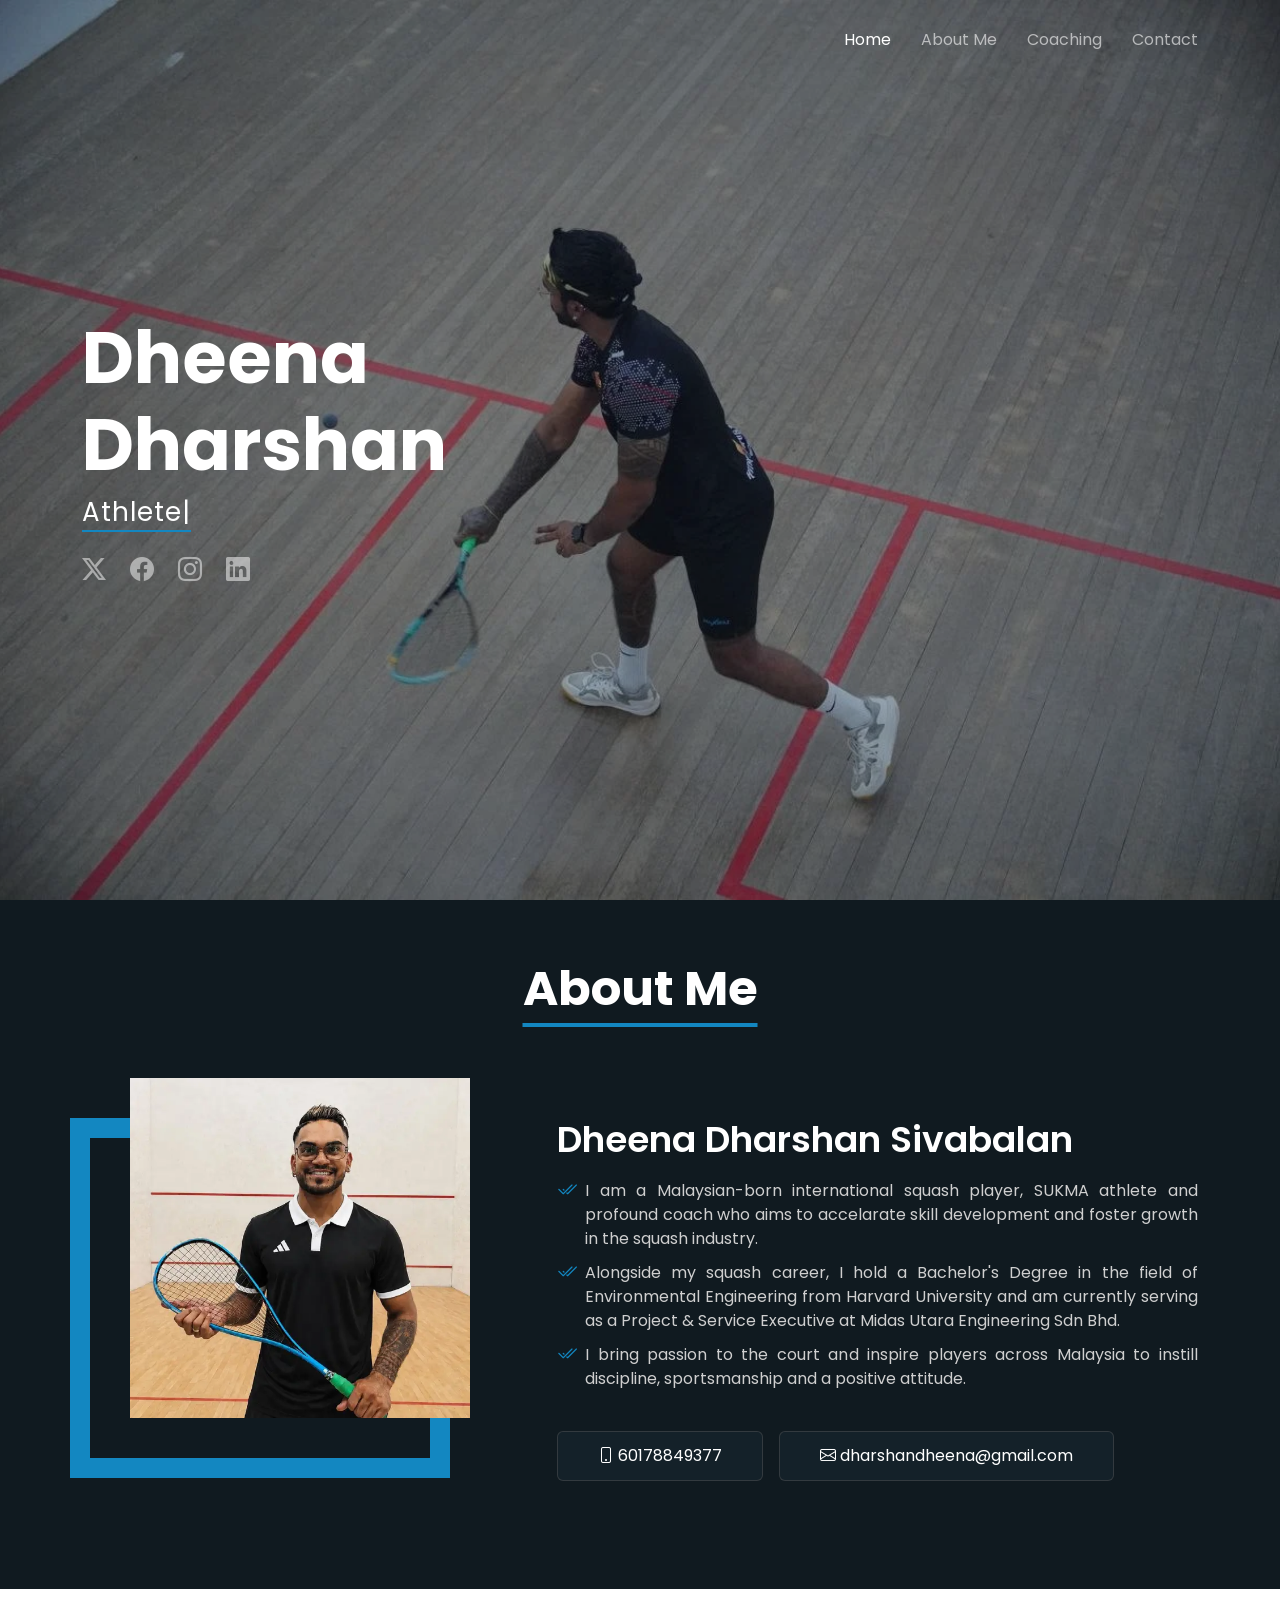
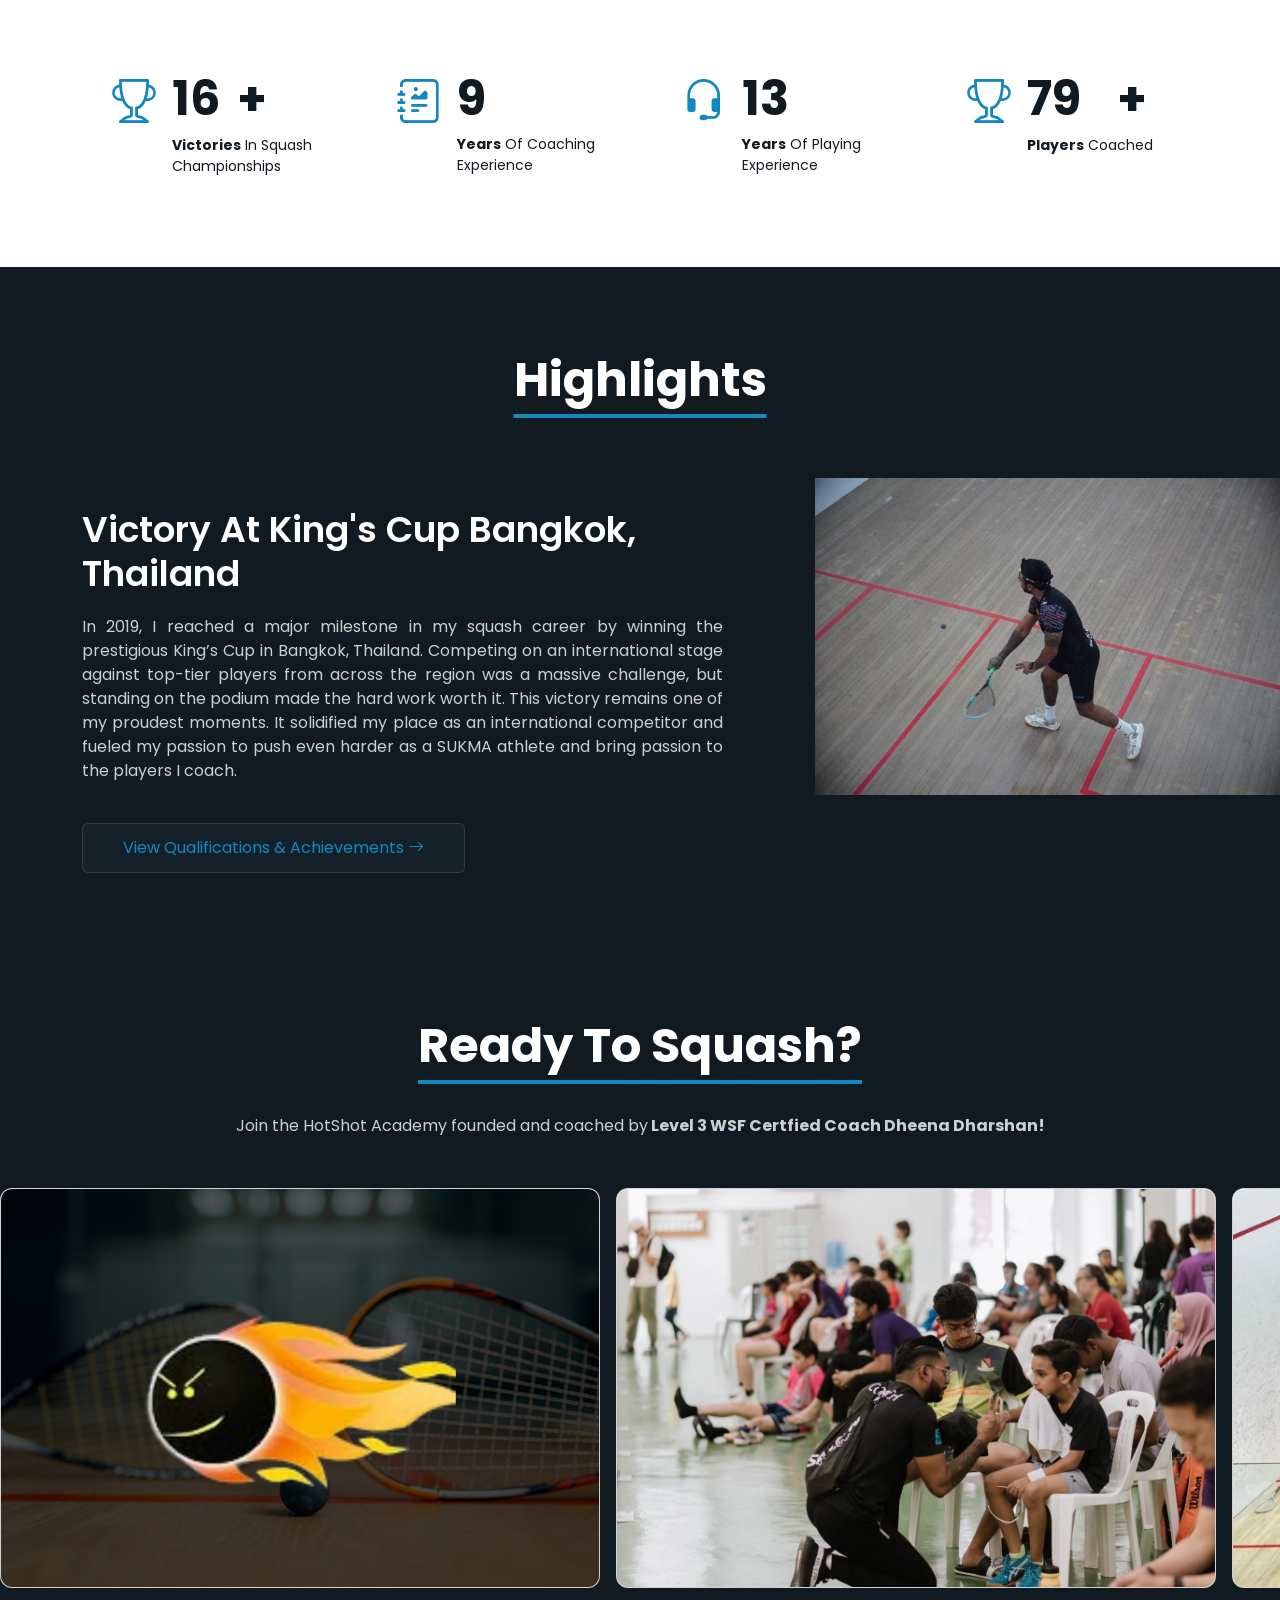
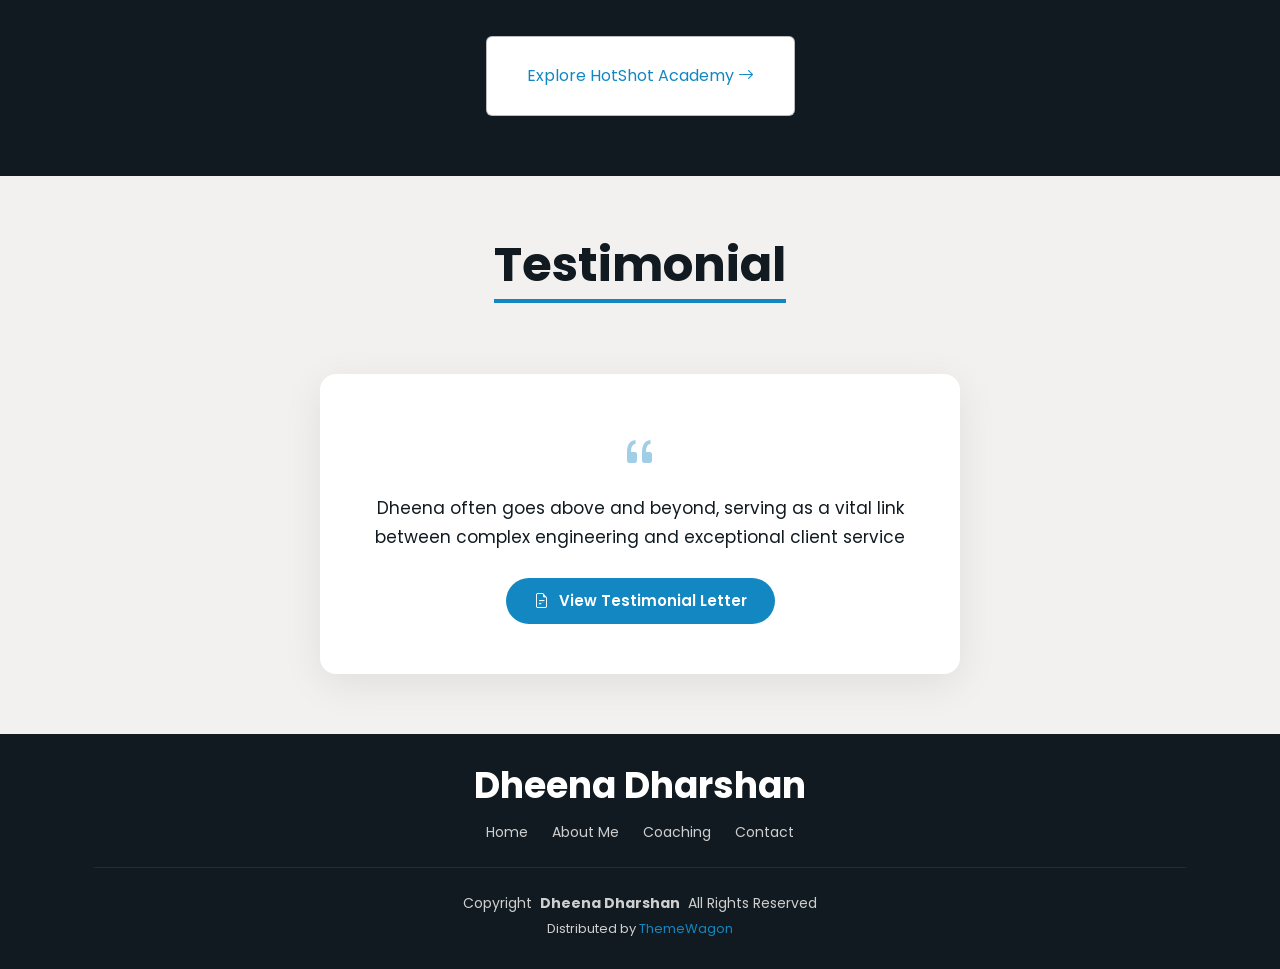
==== index.html @ c567b332 "Remove inline styles from button links" ====
<!DOCTYPE html>
<html lang="en">

<head>
  <meta charset="utf-8">
  <meta content="width=device-width, initial-scale=1.0" name="viewport">
  <title>Index - Folio Bootstrap Template</title>
  <meta name="description" content="">
  <meta name="keywords" content="">

  <!-- Favicons -->
  <link href="assets/img/favicon.png" rel="icon">
  <link href="assets/img/apple-touch-icon.png" rel="apple-touch-icon">

  <!-- Fonts -->
  <link rel="preconnect" href="https://fonts.googleapis.com">
  <link rel="preconnect" href="https://fonts.gstatic.com" crossorigin>
  <link href="https://fonts.googleapis.com/css2?family=Poppins:ital,wght@0,100;0,200;0,300;0,400;0,500;0,600;0,700;0,800;0,900;1,100;1,200;1,300;1,400;1,500;1,600;1,700;1,800;1,900&display=swap" rel="stylesheet">
  <!-- Vendor CSS Files -->
  <link href="assets/vendor/bootstrap/css/bootstrap.min.css" rel="stylesheet">
  <link href="assets/vendor/bootstrap-icons/bootstrap-icons.css" rel="stylesheet">
  <link href="assets/vendor/aos/aos.css" rel="stylesheet">
  <link href="assets/vendor/swiper/swiper-bundle.min.css" rel="stylesheet">
  <link href="assets/vendor/glightbox/css/glightbox.min.css" rel="stylesheet">

  <!-- Main CSS File -->
  <link href="assets/css/main.css" rel="stylesheet">

  <!-- =======================================================
  * Template Name: Folio
  * Template URL: https://bootstrapmade.com/folio-bootstrap-portfolio-template/
  * Updated: Aug 08 2024 with Bootstrap v5.3.3
  * Author: BootstrapMade.com
  * License: https://bootstrapmade.com/license/
  ======================================================== -->
</head>

<body class="index-page">

  <header id="header" class="header d-flex align-items-center fixed-top">
    <div class="container-fluid container-xl position-relative d-flex align-items-center justify-content-between">

      <a href="index.html" class="logo d-flex align-items-center">
        <!-- Uncomment the line below if you also wish to use an image logo -->
        <!-- <img src="assets/img/logo.png" alt=""> -->
      </a>

      <nav id="navmenu" class="navmenu">
        <ul>
          <li><a href="index.html" class="active">Home</a></li>
          <li><a href="about-page.html">About Me</a></li>
          <li><a href="coaching-page.html">Coaching</a></li>
         
          <li><a href="contact.html">Contact</a></li>
        </ul>
        <i class="mobile-nav-toggle d-xl-none bi bi-list"></i>
      </nav>

    </div>
  </header>

  <main class="main">

    <!-- Hero Section -->
    <section id="hero" class="hero section dark-background">

      <div class="overlay">

      <img src="assets/img/hr_tv.webp" alt="" data-aos="fade-in">

    </div>

      <div class="container" data-aos="fade-up" data-aos-delay="100">
        <h2>Dheena<br> Dharshan<br></h2>
        <p><span class="typed" data-typed-items="Athlete, Coach, Environmental Engineer, Fitness Trainer">Athlete</span></p>
        <div class="social-links">
          <a href="#"><i class="bi bi-twitter-x"></i></a>
          <a href="#"><i class="bi bi-facebook"></i></a>
          <a href="#"><i class="bi bi-instagram"></i></a>
          <a href="#"><i class="bi bi-linkedin"></i></a>
        </div>
      </div>

    </section><!-- /Hero Section -->

    <!-- About Section -->
    <section id="about" class="about section">

      <!-- Section Title -->
      <div class="container section-title" data-aos="fade-up">
        <u><h2>About Me</h2></u>

      </div><!-- End Section Title -->

      <div class="container" data-aos="fade-up" data-aos-delay="100">

        <div class="row gy-4 justify-content-between">
          <div class="col-lg-4 profile-img align-self-start">
            <img src="assets/img/pfp.webp" class="img-fluid" alt="">
          </div>
          <div class="col-lg-7 content">
            <h3>Dheena Dharshan Sivabalan</h3>
          
            <ul style="text-align: justify;">
              <li><i class="bi bi-check2-all"></i> <span>I am a Malaysian-born international squash player, SUKMA athlete and profound coach who aims to accelarate skill development and foster growth in the squash industry.</span></li>
              <li><i class="bi bi-check2-all"></i> <span>Alongside my squash career, I hold a Bachelor's Degree in the field of Environmental Engineering from Harvard University and am currently serving as a Project & Service Executive at Midas Utara Engineering Sdn Bhd.</span></li>
              <li><i class="bi bi-check2-all"></i> <span>I bring passion to the court and inspire players across Malaysia to instill discipline, sportsmanship and a positive attitude.</span></li>
            </ul>
<br>
            <button><i class="bi bi-phone"></i>  60178849377</button>
            <button style="margin-left: 12px;"><i class="bi bi-envelope"></i>  dharshandheena@gmail.com</button>
          
        </div>

        
       

      </div>

    </section><!-- /About Section -->

<br><br>
        <!-- Stats Section -->
        <section id="stats" class="stats section">

          <div class="container" data-aos="fade-up" data-aos-delay="100">
    
            <div class="row gy-4">
    
              <div class="col-lg-3 col-md-6">
                <div class="stats-item">
                  <i class="bi bi-trophy"></i>
                    <span data-purecounter-start="0" data-purecounter-end="20" data-purecounter-duration="1" class="purecounter"></span>
                    <span class="ex">+</span>
                  <p><strong>Victories</strong> <span>In Squash Championships</span></p>
                </div>
              </div><!-- End Stats Item -->
    
              <div class="col-lg-3 col-md-6">
                <div class="stats-item">
                  <i class="bi bi-journal-richtext"></i>
                  <span data-purecounter-start="0" data-purecounter-end="11" data-purecounter-duration="1" class="purecounter"></span>
                  <p><strong>Years</strong> <span>Of Coaching Experience</span></p>
                </div>
              </div><!-- End Stats Item -->
    
              <div class="col-lg-3 col-md-6">
                <div class="stats-item">
                  <i class="bi bi-headset"></i>
                  <span data-purecounter-start="0" data-purecounter-end="16" data-purecounter-duration="1" class="purecounter"></span>
                  <p><strong>Years</strong> <span>Of Playing Experience</span></p>
                </div>
              </div><!-- End Stats Item -->

              <div class="col-lg-3 col-md-6">
                <div class="stats-item">
                  <i class="bi bi-trophy"></i>
                    <span data-purecounter-start="0" data-purecounter-end="100" data-purecounter-duration="1" class="purecounter"></span>
                    <span class="ex2">+</span>
                  <p><strong>Players</strong> <span>Coached</span></p>
                </div>
              </div><!-- End Stats Item -->
    
            
    
            </div>
    
          </div>
    
        </section><!-- /Stats Section -->
<br>
    <!-- Services Section -->
    <section id="services" class="services section">

      <!-- Section Title -->
      <div class="container section-title" data-aos="fade-up">
        <u><h2>Highlights</h2></u>

      </div><!-- End Section Title -->

      <div class="container" data-aos="fade-up" data-aos-delay="100">

        <div class="row gy-4 justify-content-between">
          
          <div class="col-lg-7 content">
            <h3>Victory At King's Cup Bangkok, Thailand</h3>
          
            <ul style="text-align: justify;margin-top: 20px">

              <span>In 2019, I reached a major milestone in my squash career by winning the prestigious King’s Cup in Bangkok, Thailand. Competing on an international stage against top-tier players from across the region was a massive challenge, but standing on the podium made the hard work worth it.</span></li>
              <span>This victory remains one of my proudest moments. It solidified my place as an international competitor and fueled my passion to push even harder as a SUKMA athlete and bring passion to the players I coach.</span></li>
            </ul>
<br>
            <button><a href="about-page.html"><span>View Qualifications & Achievements </span><i class="bi bi-arrow-right"></i></a></button>
</div>
            <div class="col-lg-5 profile-img align-self-start">
              <img style="width: 120%;" src="assets/img/hr_tv.webp" class="img-fluid" alt="">
            </div>
          
        </div>

        
       

      </div>


    </section><!-- /Services Section -->

    <section id="services" class="services section more">
      <br>

      <!-- Section Title -->
      <div class="container section-title" data-aos="fade-up">
       <u><h2>Ready To Squash?</h2></u>
        <p>Join the HotShot Academy founded and coached by<strong> Level 3 WSF Certfied Coach Dheena Dharshan!</strong></p>
      </div><!-- End Section Title -->


     
                <div class="carousel">
                    <div class="group">
                        <div class="card">
                            <div>
                                <img style="border-radius: 10px;object-fit: cover;height: 400px;" src="assets/img/hotshot.webp">
                            </div>
                        </div>
                        <div class="card">
                            <div class="about__video set-bg">
                                <img style="border-radius: 10px;" src="assets/img/c1.webp">
                            </div>
                        </div>
                        <div class="card">
                            <div class="about__video set-bg">
                                <img style="border-radius: 10px;" src="assets/img/c2.webp">
                            </div>
                        </div>
                        <div class="card">
                            <div class="about__video set-bg">
                                <img style="border-radius: 10px;" src="assets/img/c3.webp">
                            </div>
                        </div>
                        <div class="card">
                            <div class="about__video set-bg">
                                <img style="border-radius: 10px;" src="assets/img/c4.webp">
                            </div>
                        </div>
                    </div>


                    <div aria-hidden class="group">
                        <div class="card">
                            <div class="about__video set-bg">
                              <img style="border-radius: 10px;object-fit: cover;height: 400px;" src="assets/img/hotshot.webp">
                            </div>
                        </div>
                        <div class="card">
                            <div class="about__video set-bg">
                                <img style="border-radius: 10px;" src="assets/img/c1.webp">
                            </div>
                        </div>
                        <div class="card">
                            <div class="about__video set-bg">
                                <img style="border-radius: 10px;" src="assets/img/c2.webp">
                            </div>
                        </div>
                        <div class="card">
                            <div class="about__video set-bg">
                                <img style="border-radius: 10px;" src="assets/img/c3.webp">
                            </div>
                        </div>
                        <div class="card">
                            <div class="about__video set-bg">
                                <img style="border-radius: 10px;" src="assets/img/c4.webp">
                            </div>
                        </div>
                    </div>
                </div>
<br><br>
<div class="justify-content-center d-flex">
                <button><a href="coaching-page.html"><span>Explore HotShot Academy </span><i class="bi bi-arrow-right"></i></a></button>
              </div>
   




    


    </section><!-- /Services Section -->



    

    <!-- Testimonials Section -->
    <section id="testimonials" class="testimonials section light-background">

      <div class="container section-title" data-aos="fade-up">
        <u><h2 style="color: #101a20;">Testimonial</h2></u>
      </div>
    
      <div class="container" data-aos="fade-up" data-aos-delay="100" style="margin-top: -20px;">
    
        <div class="testimonial-single">
          <i class="bi bi-quote testimonial-single-icon"></i>
          <p class="testimonial-single-text">
            Dheena often goes above and beyond, serving as a vital link between complex engineering and exceptional client service
          </p>
    
          <a href="assets/img/Testimonial.pdf" target="_blank" class="testimonial-single-btn">
            <i class="bi bi-file-earmark-text"></i> View Testimonial Letter
          </a>
        </div>
    
      </div>
    
    </section>

    

    <!-- Portfolio Section 
    <section id="portfolio" class="portfolio section">

     
      <div class="container section-title" data-aos="fade-up">
        <h2>Portfolio</h2>
        <p>Necessitatibus eius consequatur ex aliquid fuga eum quidem sint consectetur velit</p>
      </div>

      <div class="container">

        <div class="isotope-layout" data-default-filter="*" data-layout="masonry" data-sort="original-order">

          <ul class="portfolio-filters isotope-filters" data-aos="fade-up" data-aos-delay="100">
            <li data-filter="*" class="filter-active">All</li>
            <li data-filter=".filter-app">App</li>
            <li data-filter=".filter-product">Product</li>
            <li data-filter=".filter-branding">Branding</li>
            <li data-filter=".filter-books">Books</li>
          </ul>

          <div class="row gy-4 isotope-container" data-aos="fade-up" data-aos-delay="200">

            <div class="col-lg-4 col-md-6 portfolio-item isotope-item filter-app">
              <div class="portfolio-content h-100">
                <img src="assets/img/portfolio/app-1.jpg" class="img-fluid" alt="">
                <div class="portfolio-info">
                  <h4>App 1</h4>
                  <p>Lorem ipsum, dolor sit amet consectetur</p>
                  <a href="assets/img/portfolio/app-1.jpg" title="App 1" data-gallery="portfolio-gallery-app" class="glightbox preview-link"><i class="bi bi-zoom-in"></i></a>
                  <a href="portfolio-details.html" title="More Details" class="details-link"><i class="bi bi-link-45deg"></i></a>
                </div>
              </div>
            </div>

            <div class="col-lg-4 col-md-6 portfolio-item isotope-item filter-product">
              <div class="portfolio-content h-100">
                <img src="assets/img/portfolio/product-1.jpg" class="img-fluid" alt="">
                <div class="portfolio-info">
                  <h4>Product 1</h4>
                  <p>Lorem ipsum, dolor sit amet consectetur</p>
                  <a href="assets/img/portfolio/product-1.jpg" title="Product 1" data-gallery="portfolio-gallery-product" class="glightbox preview-link"><i class="bi bi-zoom-in"></i></a>
                  <a href="portfolio-details.html" title="More Details" class="details-link"><i class="bi bi-link-45deg"></i></a>
                </div>
              </div>
            </div>

            <div class="col-lg-4 col-md-6 portfolio-item isotope-item filter-branding">
              <div class="portfolio-content h-100">
                <img src="assets/img/portfolio/branding-1.jpg" class="img-fluid" alt="">
                <div class="portfolio-info">
                  <h4>Branding 1</h4>
                  <p>Lorem ipsum, dolor sit amet consectetur</p>
                  <a href="assets/img/portfolio/branding-1.jpg" title="Branding 1" data-gallery="portfolio-gallery-branding" class="glightbox preview-link"><i class="bi bi-zoom-in"></i></a>
                  <a href="portfolio-details.html" title="More Details" class="details-link"><i class="bi bi-link-45deg"></i></a>
                </div>
              </div>
            </div>

            <div class="col-lg-4 col-md-6 portfolio-item isotope-item filter-books">
              <div class="portfolio-content h-100">
                <img src="assets/img/portfolio/books-1.jpg" class="img-fluid" alt="">
                <div class="portfolio-info">
                  <h4>Books 1</h4>
                  <p>Lorem ipsum, dolor sit amet consectetur</p>
                  <a href="assets/img/portfolio/books-1.jpg" title="Branding 1" data-gallery="portfolio-gallery-book" class="glightbox preview-link"><i class="bi bi-zoom-in"></i></a>
                  <a href="portfolio-details.html" title="More Details" class="details-link"><i class="bi bi-link-45deg"></i></a>
                </div>
              </div>
            </div>

            <div class="col-lg-4 col-md-6 portfolio-item isotope-item filter-app">
              <div class="portfolio-content h-100">
                <img src="assets/img/portfolio/app-2.jpg" class="img-fluid" alt="">
                <div class="portfolio-info">
                  <h4>App 2</h4>
                  <p>Lorem ipsum, dolor sit amet consectetur</p>
                  <a href="assets/img/portfolio/app-2.jpg" title="App 2" data-gallery="portfolio-gallery-app" class="glightbox preview-link"><i class="bi bi-zoom-in"></i></a>
                  <a href="portfolio-details.html" title="More Details" class="details-link"><i class="bi bi-link-45deg"></i></a>
                </div>
              </div>
            </div>

            <div class="col-lg-4 col-md-6 portfolio-item isotope-item filter-product">
              <div class="portfolio-content h-100">
                <img src="assets/img/portfolio/product-2.jpg" class="img-fluid" alt="">
                <div class="portfolio-info">
                  <h4>Product 2</h4>
                  <p>Lorem ipsum, dolor sit amet consectetur</p>
                  <a href="assets/img/portfolio/product-2.jpg" title="Product 2" data-gallery="portfolio-gallery-product" class="glightbox preview-link"><i class="bi bi-zoom-in"></i></a>
                  <a href="portfolio-details.html" title="More Details" class="details-link"><i class="bi bi-link-45deg"></i></a>
                </div>
              </div>
            </div>

            <div class="col-lg-4 col-md-6 portfolio-item isotope-item filter-branding">
              <div class="portfolio-content h-100">
                <img src="assets/img/portfolio/branding-2.jpg" class="img-fluid" alt="">
                <div class="portfolio-info">
                  <h4>Branding 2</h4>
                  <p>Lorem ipsum, dolor sit amet consectetur</p>
                  <a href="assets/img/portfolio/branding-2.jpg" title="Branding 2" data-gallery="portfolio-gallery-branding" class="glightbox preview-link"><i class="bi bi-zoom-in"></i></a>
                  <a href="portfolio-details.html" title="More Details" class="details-link"><i class="bi bi-link-45deg"></i></a>
                </div>
              </div>
            </div>

            <div class="col-lg-4 col-md-6 portfolio-item isotope-item filter-books">
              <div class="portfolio-content h-100">
                <img src="assets/img/portfolio/books-2.jpg" class="img-fluid" alt="">
                <div class="portfolio-info">
                  <h4>Books 2</h4>
                  <p>Lorem ipsum, dolor sit amet consectetur</p>
                  <a href="assets/img/portfolio/books-2.jpg" title="Branding 2" data-gallery="portfolio-gallery-book" class="glightbox preview-link"><i class="bi bi-zoom-in"></i></a>
                  <a href="portfolio-details.html" title="More Details" class="details-link"><i class="bi bi-link-45deg"></i></a>
                </div>
              </div>
            </div>

            <div class="col-lg-4 col-md-6 portfolio-item isotope-item filter-app">
              <div class="portfolio-content h-100">
                <img src="assets/img/portfolio/app-3.jpg" class="img-fluid" alt="">
                <div class="portfolio-info">
                  <h4>App 3</h4>
                  <p>Lorem ipsum, dolor sit amet consectetur</p>
                  <a href="assets/img/portfolio/app-3.jpg" title="App 3" data-gallery="portfolio-gallery-app" class="glightbox preview-link"><i class="bi bi-zoom-in"></i></a>
                  <a href="portfolio-details.html" title="More Details" class="details-link"><i class="bi bi-link-45deg"></i></a>
                </div>
              </div>
            </div>

            <div class="col-lg-4 col-md-6 portfolio-item isotope-item filter-product">
              <div class="portfolio-content h-100">
                <img src="assets/img/portfolio/product-3.jpg" class="img-fluid" alt="">
                <div class="portfolio-info">
                  <h4>Product 3</h4>
                  <p>Lorem ipsum, dolor sit amet consectetur</p>
                  <a href="assets/img/portfolio/product-3.jpg" title="Product 3" data-gallery="portfolio-gallery-product" class="glightbox preview-link"><i class="bi bi-zoom-in"></i></a>
                  <a href="portfolio-details.html" title="More Details" class="details-link"><i class="bi bi-link-45deg"></i></a>
                </div>
              </div>
            </div>

            <div class="col-lg-4 col-md-6 portfolio-item isotope-item filter-branding">
              <div class="portfolio-content h-100">
                <img src="assets/img/portfolio/branding-3.jpg" class="img-fluid" alt="">
                <div class="portfolio-info">
                  <h4>Branding 3</h4>
                  <p>Lorem ipsum, dolor sit amet consectetur</p>
                  <a href="assets/img/portfolio/branding-3.jpg" title="Branding 2" data-gallery="portfolio-gallery-branding" class="glightbox preview-link"><i class="bi bi-zoom-in"></i></a>
                  <a href="portfolio-details.html" title="More Details" class="details-link"><i class="bi bi-link-45deg"></i></a>
                </div>
              </div>
            </div>

            <div class="col-lg-4 col-md-6 portfolio-item isotope-item filter-books">
              <div class="portfolio-content h-100">
                <img src="assets/img/portfolio/books-3.jpg" class="img-fluid" alt="">
                <div class="portfolio-info">
                  <h4>Books 3</h4>
                  <p>Lorem ipsum, dolor sit amet consectetur</p>
                  <a href="assets/img/portfolio/books-3.jpg" title="Branding 3" data-gallery="portfolio-gallery-book" class="glightbox preview-link"><i class="bi bi-zoom-in"></i></a>
                  <a href="portfolio-details.html" title="More Details" class="details-link"><i class="bi bi-link-45deg"></i></a>
                </div>
              </div>
            </div>

          </div>

        </div>

      </div>

    </section>/Portfolio Section -->

 

    <!-- Contact Section -->
   

  </main>

  <footer id="footer" class="footer">
    <div class="container">
      <h3 class="sitename">Dheena Dharshan</h3>
  
      <ul class="footer-links d-flex justify-content-center flex-wrap">
        <li><a href="index.html">Home</a></li>
        <li><a href="about-page.html">About Me</a></li>
        <li><a href="coaching-page.html">Coaching</a></li>
        <li><a href="contact.html">Contact</a></li>
      </ul>
  
      
      <div class="container">
        <div class="copyright">
          <span>Copyright</span> <strong class="px-1 sitename">Dheena Dharshan</strong> <span>All Rights Reserved</span>
        </div>
        <div class="credits">
          Distributed by <a href="https://themewagon.com" target="_blank">ThemeWagon</a>
        </div>
      </div>
    </div>
  </footer>

  <!-- Scroll Top -->
  <a href="#" id="scroll-top" class="scroll-top d-flex align-items-center justify-content-center"><i class="bi bi-arrow-up-short"></i></a>

  <!-- Preloader -->
  <div id="preloader"></div>

  <!-- Vendor JS Files -->
  <script src="assets/vendor/bootstrap/js/bootstrap.bundle.min.js"></script>
  <script src="assets/vendor/php-email-form/validate.js"></script>
  <script src="assets/vendor/aos/aos.js"></script>
  <script src="assets/vendor/purecounter/purecounter_vanilla.js"></script>
  <script src="assets/vendor/typed.js/typed.umd.js"></script>
  <script src="assets/vendor/swiper/swiper-bundle.min.js"></script>
  <script src="assets/vendor/glightbox/js/glightbox.min.js"></script>
  <script src="assets/vendor/imagesloaded/imagesloaded.pkgd.min.js"></script>
  <script src="assets/vendor/isotope-layout/isotope.pkgd.min.js"></script>

  <!-- Main JS File -->
  <script src="assets/js/main.js"></script>

</body>

</html>
---- assets/css/main.css ----
/**
* Template Name: Folio
* Template URL: https://bootstrapmade.com/folio-bootstrap-portfolio-template/
* Updated: Aug 08 2024 with Bootstrap v5.3.3
* Author: BootstrapMade.com
* License: https://bootstrapmade.com/license/
*/

/*--------------------------------------------------------------
# Font & Color Variables
# Help: https://bootstrapmade.com/color-system/
--------------------------------------------------------------*/
/* Fonts */
:root {
  --default-font: "Poppins",  sans-serif;
  --heading-font: "Poppins",  sans-serif;
  --nav-font: "Poppins",  sans-serif;
}

/* Global Colors - The following color variables are used throughout the website. Updating them here will change the color scheme of the entire website */
:root { 
  --background-color: #101a20; /* Background color for the entire website, including individual sections */
  --default-color: #cfcfcf; /* Default color used for the majority of the text content across the entire website */
  --heading-color: #ffffff; /* Color for headings, subheadings and title throughout the website */
  --accent-color: #1387c1; /* Accent color that represents your brand on the website. It's used for buttons, links, and other elements that need to stand out */
  --surface-color: #ffffff; /* The surface color is used as a background of boxed elements within sections, such as cards, icon boxes, or other elements that require a visual separation from the global background. */
  --contrast-color: #ffffff; /* Contrast color for text, ensuring readability against backgrounds of accent, heading, or default colors. */
}

/* Nav Menu Colors - The following color variables are used specifically for the navigation menu. They are separate from the global colors to allow for more customization options */
:root {
  --nav-color: rgba(255, 255, 255, 0.6);  /* The default color of the main navmenu links */
  --nav-hover-color: #ffffff; /* Applied to main navmenu links when they are hovered over or active */
  --nav-mobile-background-color: #ffffff; /* Used as the background color for mobile navigation menu */
  --nav-dropdown-background-color: #ffffff; /* Used as the background color for dropdown items that appear when hovering over primary navigation items */
  --nav-dropdown-color: #898989; /* Used for navigation links of the dropdown items in the navigation menu. */
  --nav-dropdown-hover-color: #b8a07e; /* Similar to --nav-hover-color, this color is applied to dropdown navigation links when they are hovered over. */
}

/* Color Presets - These classes override global colors when applied to any section or element, providing reuse of the sam color scheme. */

.light-background {
  --background-color: #f3f1f0;
  --surface-color: #ffffff;
}

.dark-background {
  --background-color: #858484;
  --default-color: #ffffff;
  --heading-color: #ffffff;
  --surface-color: #9e9e9e;
  --contrast-color: #ffffff;
}

/* Smooth scroll */
:root {
  scroll-behavior: smooth;
}

/*--------------------------------------------------------------
# General Styling & Shared Classes
--------------------------------------------------------------*/
body {
  color: var(--default-color);
  background-color: var(--background-color);
  font-family: var(--default-font);
}

a {
  color: var(--accent-color);
  text-decoration: none;
  transition: 0.3s;
}

a:hover {
  color: color-mix(in srgb, var(--accent-color), transparent 25%);
  text-decoration: none;
}

h1,
h2,
h3,
h4,
h5,
h6 {
  color: var(--heading-color);
  font-family: var(--heading-font);
}

/* PHP Email Form Messages
------------------------------*/
.php-email-form .error-message {
  display: none;
  background: #df1529;
  color: #ffffff;
  text-align: left;
  padding: 15px;
  margin-bottom: 24px;
  font-weight: 600;
}

.php-email-form .sent-message {
  display: none;
  color: #ffffff;
  background: #059652;
  text-align: center;
  padding: 15px;
  margin-bottom: 24px;
  font-weight: 600;
}

.php-email-form .loading {
  display: none;
  background: var(--surface-color);
  text-align: center;
  padding: 15px;
  margin-bottom: 24px;
}

.php-email-form .loading:before {
  content: "";
  display: inline-block;
  border-radius: 50%;
  width: 24px;
  height: 24px;
  margin: 0 10px -6px 0;
  border: 3px solid var(--accent-color);
  border-top-color: var(--surface-color);
  animation: php-email-form-loading 1s linear infinite;
}

@keyframes php-email-form-loading {
  0% {
    transform: rotate(0deg);
  }

  100% {
    transform: rotate(360deg);
  }
}

/*--------------------------------------------------------------
# Global Header
--------------------------------------------------------------*/
.header {
  --background-color: rgba(0, 0, 0, 0);
  --default-color: #ffffff;
  --heading-color: #ffffff;
  color: var(--default-color);
  background-color: var(--background-color);
  padding: 10px 0;
  transition: all 0.5s;
  z-index: 997;
}

.header .logo {
  line-height: 1;
}

.header .logo img {
  max-height: 32px;
  margin-right: 8px;
}

.header .logo h1 {
  font-size: 30px;
  margin: 0;
  font-weight: 4700;
  color: var(--heading-color);
}

.scrolled .header {
  box-shadow: 0px 0 18px rgba(0, 0, 0, 0.1);
}

/* Global Header on Scroll
------------------------------*/
.scrolled .header {
  --background-color: rgba(19, 135, 193, 1);
}

/*--------------------------------------------------------------
# Navigation Menu
--------------------------------------------------------------*/
/* Navmenu - Desktop */
@media (min-width: 1200px) {
  .navmenu {
    padding: 0;
  }

  .navmenu ul {
    margin: 0;
    padding: 0;
    display: flex;
    list-style: none;
    align-items: center;
  }

  .navmenu li {
    position: relative;
  }

  .navmenu a,
  .navmenu a:focus {
    color: var(--nav-color);
    padding: 18px 15px;
    font-size: 16px;
    font-family: var(--nav-font);
    font-weight: 400;
    display: flex;
    align-items: center;
    justify-content: space-between;
    white-space: nowrap;
    transition: 0.3s;
  }

  .navmenu a i,
  .navmenu a:focus i {
    font-size: 12px;
    line-height: 0;
    margin-left: 5px;
    transition: 0.3s;
  }

  .navmenu li:last-child a {
    padding-right: 0;
  }

  .navmenu li:hover>a,
  .navmenu .active,
  .navmenu .active:focus {
    color: var(--nav-hover-color);
  }

  .navmenu .dropdown ul {
    margin: 0;
    padding: 10px 0;
    background: var(--nav-dropdown-background-color);
    display: block;
    position: absolute;
    visibility: hidden;
    left: 14px;
    top: 130%;
    opacity: 0;
    transition: 0.3s;
    border-radius: 4px;
    z-index: 99;
    box-shadow: 0px 0px 30px rgba(0, 0, 0, 0.1);
  }

  .navmenu .dropdown ul li {
    min-width: 200px;
  }

  .navmenu .dropdown ul a {
    padding: 10px 20px;
    font-size: 15px;
    text-transform: none;
    color: var(--nav-dropdown-color);
  }

  .navmenu .dropdown ul a i {
    font-size: 12px;
  }

  .navmenu .dropdown ul a:hover,
  .navmenu .dropdown ul .active:hover,
  .navmenu .dropdown ul li:hover>a {
    color: var(--nav-dropdown-hover-color);
  }

  .navmenu .dropdown:hover>ul {
    opacity: 1;
    top: 100%;
    visibility: visible;
  }

  .navmenu .dropdown .dropdown ul {
    top: 0;
    left: -90%;
    visibility: hidden;
  }

  .navmenu .dropdown .dropdown:hover>ul {
    opacity: 1;
    top: 0;
    left: -100%;
    visibility: visible;
  }
}

/* Navmenu - Mobile */
@media (max-width: 1199px) {
  .mobile-nav-toggle {
    color: var(--nav-color);
    font-size: 28px;
    line-height: 0;
    margin-right: 10px;
    cursor: pointer;
    transition: color 0.3s;
  }

  .navmenu {
    padding: 0;
    z-index: 9997;
  }

  .navmenu ul {
    display: none;
    list-style: none;
    position: absolute;
    inset: 60px 20px 20px 20px;
    padding: 10px 0;
    margin: 0;
    border-radius: 6px;
    background-color: var(--nav-mobile-background-color);
    overflow-y: auto;
    transition: 0.3s;
    z-index: 9998;
    box-shadow: 0px 0px 30px rgba(0, 0, 0, 0.1);
  }

  .navmenu a,
  .navmenu a:focus {
    color: var(--nav-dropdown-color);
    padding: 10px 20px;
    font-family: var(--nav-font);
    font-size: 17px;
    font-weight: 500;
    display: flex;
    align-items: center;
    justify-content: space-between;
    white-space: nowrap;
    transition: 0.3s;
  }

  .navmenu a i,
  .navmenu a:focus i {
    font-size: 12px;
    line-height: 0;
    margin-left: 5px;
    width: 30px;
    height: 30px;
    display: flex;
    align-items: center;
    justify-content: center;
    border-radius: 50%;
    transition: 0.3s;
    background-color: color-mix(in srgb, var(--accent-color), transparent 90%);
  }

  .navmenu a i:hover,
  .navmenu a:focus i:hover {
    background-color: var(--accent-color);
    color: var(--contrast-color);
  }

  .navmenu a:hover,
  .navmenu .active,
  .navmenu .active:focus {
    color: var(--nav-dropdown-hover-color);
  }

  .navmenu .active i,
  .navmenu .active:focus i {
    background-color: var(--accent-color);
    color: var(--contrast-color);
    transform: rotate(180deg);
  }

  .navmenu .dropdown ul {
    position: static;
    display: none;
    z-index: 99;
    padding: 10px 0;
    margin: 10px 20px;
    background-color: var(--nav-dropdown-background-color);
    border: 1px solid color-mix(in srgb, var(--default-color), transparent 90%);
    box-shadow: none;
    transition: all 0.5s ease-in-out;
  }

  .navmenu .dropdown ul ul {
    background-color: rgba(33, 37, 41, 0.1);
  }

  .navmenu .dropdown>.dropdown-active {
    display: block;
    background-color: rgba(33, 37, 41, 0.03);
  }

  .mobile-nav-active {
    overflow: hidden;
  }

  .mobile-nav-active .mobile-nav-toggle {
    color: #fff;
    position: absolute;
    font-size: 32px;
    top: 15px;
    right: 15px;
    margin-right: 0;
    z-index: 9999;
  }

  .mobile-nav-active .navmenu {
    position: fixed;
    overflow: hidden;
    inset: 0;
    background: rgba(33, 37, 41, 0.8);
    transition: 0.3s;
  }

  .mobile-nav-active .navmenu>ul {
    display: block;
  }
}

/*--------------------------------------------------------------
# Global Footer
--------------------------------------------------------------*/
.footer {
  color: var(--default-color);
  background-color: var(--background-color);
  font-size: 14px;
  text-align: center;
  padding: 30px 0;
  position: relative;
}

.footer h3 {
  font-size: 36px;
  font-weight: 700;
  position: relative;
  padding: 0;
  margin: 0 0 15px 0;
}

.footer p {
  font-size: 15;
  font-style: italic;
  padding: 0;
  margin: 0 0 30px 0;
}

.footer .social-links {
  margin: 0 0 30px 0;
}

.footer .social-links a {
  font-size: 16px;
  display: flex;
  align-items: center;
  justify-content: center;
  background: var(--accent-color);
  color: var(--contrast-color);
  line-height: 1;
  margin: 0 4px;
  border-radius: 50%;
  text-align: center;
  width: 36px;
  height: 36px;
  transition: 0.3s;
}

.footer .social-links a:hover {
  background: color-mix(in srgb, var(--accent-color), transparent 20%);
  text-decoration: none;
}

.footer .copyright {
  padding-top: 25px;
  border-top: 1px solid color-mix(in srgb, var(--default-color), transparent 90%);
}

.footer .credits {
  font-size: 13px;
  padding-top: 5px;
}

/*--------------------------------------------------------------
# Preloader
--------------------------------------------------------------*/
#preloader {
  position: fixed;
  inset: 0;
  z-index: 999999;
  overflow: hidden;
  background: var(--background-color);
  transition: all 0.6s ease-out;
}

#preloader:before {
  content: "";
  position: fixed;
  top: calc(50% - 30px);
  left: calc(50% - 30px);
  border: 6px solid #ffffff;
  border-color: var(--accent-color) transparent var(--accent-color) transparent;
  border-radius: 50%;
  width: 60px;
  height: 60px;
  animation: animate-preloader 1.5s linear infinite;
}

@keyframes animate-preloader {
  0% {
    transform: rotate(0deg);
  }

  100% {
    transform: rotate(360deg);
  }
}

/*--------------------------------------------------------------
# Scroll Top Button
--------------------------------------------------------------*/
.scroll-top {
  position: fixed;
  visibility: hidden;
  opacity: 0;
  right: 15px;
  bottom: 15px;
  z-index: 99999;
  background-color: var(--accent-color);
  width: 40px;
  height: 40px;
  border-radius: 4px;
  transition: all 0.4s;
}

.scroll-top i {
  font-size: 24px;
  color: var(--contrast-color);
  line-height: 0;
}

.scroll-top:hover {
  background-color: color-mix(in srgb, var(--accent-color), transparent 20%);
  color: var(--contrast-color);
}

.scroll-top.active {
  visibility: visible;
  opacity: 1;
}

/*--------------------------------------------------------------
# Disable aos animation delay on mobile devices
--------------------------------------------------------------*/
@media screen and (max-width: 768px) {
  [data-aos-delay] {
    transition-delay: 0 !important;
  }
}

/*--------------------------------------------------------------
# Global Page Titles & Breadcrumbs
--------------------------------------------------------------*/
.page-title {
  color: var(--default-color);
  background-color: var(--accent-color);
  padding: 160px 0 80px 0;
  text-align: center;
  position: relative;
}

.page-title:before {
  content: "";
  background-color: color-mix(in srgb, var(--accent-color), transparent 50%);
  position: absolute;
  inset: 0;
}

.page-title h1 {
  font-size: 42px;
  font-weight: 700;
  margin-bottom: 10px;
}

.page-title .breadcrumbs ol {
  display: flex;
  flex-wrap: wrap;
  list-style: none;
  justify-content: center;
  padding: 0;
  margin: 0;
  font-size: 16px;
  font-weight: 400;
}

.page-title .breadcrumbs ol li+li {
  padding-left: 10px;
}

.page-title .breadcrumbs ol li+li::before {
  content: "/";
  display: inline-block;
  padding-right: 10px;
  color: color-mix(in srgb, var(--default-color), transparent 50%);
}

/*--------------------------------------------------------------
# Global Sections
--------------------------------------------------------------*/
section,
.section {
  color: var(--default-color);
  background-color: var(--background-color);
  padding: 60px 0;
  scroll-margin-top: 80px;
  overflow: clip;
}

@media (max-width: 1199px) {

  section,
  .section {
    scroll-margin-top: 56px;
  }
}

/*--------------------------------------------------------------
# Global Section Titles
--------------------------------------------------------------*/
.section-title {
  text-align: center;
  padding-bottom: 60px;
  position: relative;
}

.section-title h2 {
  font-size: 48px;
  font-weight: 700;
  margin-bottom: 40px;
}

.section-title u {
  text-underline-offset: 18px;
  text-decoration-thickness: 4px;
  text-decoration-color: var(--accent-color);
}

.section-title p {
  margin-bottom: 0;
}

/*--------------------------------------------------------------
# Hero Section
--------------------------------------------------------------*/
.hero {
  width: 100%;
  min-height: 100vh;
  position: relative;
  padding: 80px 0;
  display: flex;
  align-items: center;
  justify-content: center;
}

.hero img {
  position: absolute;
  inset: 0;
  display: block;
  width: 100%;
  height: 100%;
  object-fit: cover;
  z-index: 1;
}

.hero:before {
  content: "";
  background: #101a2052;
  position: absolute;
  inset: 0;
  z-index: 2;
}

.hero .container {
  position: relative;
  z-index: 3;
}

.hero h2 {
  margin: 0;
  font-size: 72px;
  font-weight: 700;
}

.hero p {
  margin: 5px 0 0 0;
  font-size: 26px;
}

.hero p span {
  letter-spacing: 1px;
  border-bottom: 2px solid var(--accent-color);
}

.hero .social-links {
  margin-top: 25px;
}

.hero .social-links a {
  font-size: 24px;
  display: inline-block;
  color: color-mix(in srgb, var(--default-color), transparent 50%);
  line-height: 1;
  margin-right: 20px;
  transition: 0.3s;
}

.hero .social-links a:hover {
  color: var(--accent-color);
}

@media (max-width: 768px) {
  .hero h2 {
    font-size: 32px;
  }

  .hero p {
    font-size: 20px;
  }
}


/*--------------------------------------------------------------
# Stats Section
--------------------------------------------------------------*/
.stats .stats-item {
  padding: 30px;
  width: 100%;
}

.stats{
  background-color: var(--contrast-color);
}

.stats .stats-item i {
  color: var(--accent-color);
  display: block;
  font-size: 44px;
  float: left;
  line-height: 0;
}

.stats .stats-item .purecounter {
  color: var(--background-color);
  font-size: 48px;
  line-height: 40px;
  display: block;
  font-weight: 700;
  margin-left: 60px;
}

.stats .stats-item .ex {
  color: var(--background-color);
  font-size: 48px;
  line-height: 1px;
  display: block;
  font-weight: 700;
  margin-left: 125px;
  top: -20px;
  position: relative;
}

.stats .stats-item .ex2 {
  color: var(--background-color);
  font-size: 48px;
  line-height: 1px;
  display: block;
  font-weight: 700;
  margin-left: 150px;
  top: -20px;
  position: relative;
}

.stats .stats-item p {
  color: var(--background-color);
  padding: 15px 0 0 0;
  margin: 0 0 0 60px;
  font-family: var(--heading-font);
  font-size: 14px;
}

/*--------------------------------------------------------------
# About Section
--------------------------------------------------------------*/
.about .profile-img {
  border: 20px solid var(--accent-color);
  padding: 0;
}

.about .profile-img img {
  margin-top: -60px;
  margin-left: 40px;
  margin-bottom: 40px;
  position: relative;
  z-index: 1;
}

.about .content h3 {
  font-size: 36px;
  font-weight: 600;
}

.about .content .fst-italic {
  color: color-mix(in srgb, var(--default-color), var(--contrast-color) 50%);
}

.about .content ul {
  list-style: none;
  padding: 0;
}

.about .content ul li {
  padding: 10px 0 0 0;
  display: flex;
  font-size: 16px;
  font-weight: 400;
}

.about .content ul i {
  color: var(--accent-color);
  margin-right: 0.5rem;
  line-height: 1.2;
  font-size: 1.25rem;
}

.services button{
  color: #142129;
  background-color: var(--contrast-color);
  border-radius: 6px;
  width: auto;
  padding: 0px 40px;
  height: 80px;
  border: 1px solid #5e5e5e6b;
  border-width: 1px;
  cursor: default;
  box-shadow: none;
  transition: all 0.3s
}

.services  button:hover{
  color: var(--contrast-color);
  background-color: #142129;
  border-radius: 6px;
  width: auto;
  padding: 0px 40px;
  height: 80px;
  border: 1px solid var(--accent-color);
  border-width: 1px;
  box-shadow: none;
  cursor: default;
  transition: all 0.3s
}

.about .content button:hover{
  color: var(--contrast-color);
  background-color: #142129;
  border-radius: 6px;
  width: auto;
  padding: 0px 40px;
  height: 50px;
  border: 1px solid var(--accent-color);
  border-width: 1px;
  box-shadow: none;
  cursor: default;
  transition: all 0.3s
}

.about .content button{
  color: var(--contrast-color);
  background-color: #142129;
  border-radius: 6px;
  width: auto;
  padding: 0px 40px;
  height: 50px;
  border: 1px solid #5e5e5e6b;
  border-width: 1px;
  cursor: default;

  box-shadow: none;
  transition: all 0.3s
}



.about .content p:last-child {
  margin-bottom: 0;
}




.timeline ul {
  --col-gap: 2rem;
  --row-gap: 2rem;
  --line-w: 0.25rem;
  display: grid;
  grid-template-columns: var(--line-w) 1fr;
  grid-auto-columns: max-content;
  column-gap: var(--col-gap);
  list-style: none;
  width: min(60rem, 90%);
  margin-inline: auto;
}

/* line */
.timeline ul::before {
  content: "";
  grid-column: 1;
  grid-row: 1 / span 20;
  background: rgb(225, 225, 225);
  border-radius: calc(var(--line-w) / 2);
}

/* columns*/

/* row gaps */
.timeline ul li:not(:last-child) {
  margin-bottom: var(--row-gap);
}

/* card */
.timeline ul li {
  grid-column: 2;
  --inlineP: 1.5rem;
  margin-inline: var(--inlineP);
  grid-row: span 2;
  display: grid;
  grid-template-rows: min-content min-content min-content;
}

/* date */
.timeline ul li .date {
  --dateH: 3rem;
  height: var(--dateH);
  margin-inline: calc(var(--inlineP) * -1);

  text-align: center;
  background-color: var(--accent-color);

  color: white;
  font-size: 1.25rem;
  font-weight: 700;

  display: grid;
  place-content: center;
  position: relative;

  border-radius: calc(var(--dateH) / 2) 0 0 calc(var(--dateH) / 2);
}

/* date flap */
.timeline ul li .date::before {
  content: "";
  width: var(--inlineP);
  aspect-ratio: 1;
  background: var(--accent-color);
  background-image: linear-gradient(rgba(0, 0, 0, 0.2) 100%, transparent);
  position: absolute;
  top: 100%;

  clip-path: polygon(0 0, 100% 0, 0 100%);
  right: 0;
}

/* circle */
.timeline ul li .date::after {
  content: "";
  position: absolute;
  width: 2rem;
  aspect-ratio: 1;
  background: var(--bgColor);
  border: 0.3rem solid var(--accent-color);
  border-radius: 50%;
  top: 50%;

  transform: translate(50%, -50%);
  right: calc(100% + var(--col-gap) + var(--line-w) / 2);
}



/* title descr */
.timeline ul li .title,
.timeline ul li .descr {
  background: #ffffffef;
  position: relative;
  padding-inline: 1.5rem;
}
.timeline ul li .title {
  overflow: hidden;
  padding-block-start: 1.5rem;
  padding-block-end: 1rem;
  font-weight: 500;
}
.timeline ul li .descr {
  padding-block-end: 1.5rem;
  font-weight: 300;
}

/* shadows */
.timeline ul li .title::before,
.timeline ul li .descr::before {
  content: "";
  position: absolute;
  width: 90%;
  height: 0.5rem;
  background: rgba(0, 0, 0, 0.5);
  left: 50%;
  border-radius: 50%;
  filter: blur(4px);
  transform: translate(-50%, 50%);
}
.timeline ul li .title::before {
  bottom: calc(100% + 0.125rem);
}

.timeline ul li .descr::before {
  z-index: -1;
  bottom: 0.25rem;
}

.timeline ul li .descr{
  color: #101a20;
  font-size: 16px;
  font-weight: 400;
}


@media (min-width: 40rem) {
  .timeline ul {
    grid-template-columns: 1fr var(--line-w) 1fr;
  }
  .timeline ul::before {
    grid-column: 2;
  }
  .timeline ul li:nth-child(odd) {
    grid-column: 1;
  }
  .timeline ul li:nth-child(even) {
    grid-column: 3;
  }

  /* start second card */
  .timeline ul li:nth-child(2) {
    grid-row: 2/4;
  }

  .timeline ul li:nth-child(odd) .date::before {
    clip-path: polygon(0 0, 100% 0, 100% 100%);
    left: 0;
  }

  .timeline ul li:nth-child(odd) .date::after {
    transform: translate(-50%, -50%);
    left: calc(100% + var(--col-gap) + var(--line-w) / 2);
  }
  .timeline ul li:nth-child(odd) .date {
    border-radius: 0 calc(var(--dateH) / 2) calc(var(--dateH) / 2) 0;
  }
}





/*--------------------------------------------------------------
# Services Section
--------------------------------------------------------------*/
.services .service-item {
  position: relative;
  height: 100%;
  margin-bottom: 30px;
}

.services.more {
  background: linear-gradient(rgba(18, 24, 30, 0.85), rgba(18, 24, 30, 0.85)), 
              url('/assets/img/hr_tv.webp') center center no-repeat;
  background-size: cover;
  background-attachment: fixed; 
}


.carousel{
	margin-top: -10px;
	width: 100%;
	display: flex;
	overflow-x: auto;
}
.carousel::-webkit-scrollbar{
	display: none;
}
.card{
	height: 400px;
	width: 600px;
	font-size: 4rem;
	border-radius: 12px;
	text-align: center;
	overflow: hidden;
	align-content: center;
	flex: 0 0 600px;
}
.group{
	display: flex;
	align-items: center;
	justify-content: center;
	gap: 1em;
	animation: spin 18s infinite linear;
	padding-right: 1em;
}
.stars{
	display: flex;
	padding-bottom: 1em;
	gap: 1em;
  justify-content: center;
	
}

.card img{
	object-fit: cover;
	object-position: center;
	width: 100%;
	height: 100%;
}

@keyframes spin{
	from {translate: 0;}
	to {translate: -100%;}
}


.services .profile-img {
  padding: 0;
}

.services .profile-img img {
  margin-top: -30px;
  margin-left: 80px;
  margin-bottom: 40px;
  position: relative;
  z-index: 1;
}

.coaching-card{
  background: var(--surface-color);
  border-radius: 16px;
  box-shadow: 0 10px 40px rgba(0,0,0,0.25);
  padding: 40px;
  display: flex;
  gap: 40px;
  align-items: center;
  flex-wrap: wrap;
}

.coaching-card .content{
  flex: 1 1 55%;
  min-width: 280px;
}

.coaching-card .content h3{
  font-size: 28px;
  font-weight: 700;
  color: #101a20;
  margin-bottom: 6px;
}

.coaching-badge{
  display: inline-block;
  background: var(--accent-color);
  color: #ffffff;
  font-size: 12px;
  font-weight: 600;
  letter-spacing: 0.5px;
  text-transform: uppercase;
  padding: 6px 14px;
  border-radius: 20px;
  margin-bottom: 16px;
}

.coaching-card ul{
  list-style: none;
  padding: 0;
  margin: 20px 0 0;
}

.coaching-card ul li{
  display: flex;
  align-items: flex-start;
  gap: 12px;
  padding: 10px 0;
  border-bottom: 1px solid #eee;
  text-align: left;
  color: #101a20;
}

.coaching-card ul li:last-child{ border-bottom: none; }

.coaching-card ul li i{
  color: #ffffff;
  background: var(--accent-color);
  min-width: 26px;
  height: 26px;
  border-radius: 50%;
  display: flex;
  align-items: center;
  justify-content: center;
  font-size: 13px;
  margin-top: 2px;
  flex-shrink: 0;
}

.coaching-stats{
  display: flex;
  gap: 16px;
  margin-top: 24px;
  flex-wrap: wrap;
}

.coaching-stats div{
  background: color-mix(in srgb, var(--accent-color), white 92%);
  border-radius: 10px;
  padding: 14px 18px;
  text-align: center;
  flex: 1;
  min-width: 110px;
}

.coaching-stats div strong{
  display: block;
  font-size: 22px;
  color: #101a20;
  font-weight: 700;
}

.coaching-stats div span{
  font-size: 12px;
  color: #667;
  text-transform: uppercase;
  letter-spacing: 0.4px;
}

.coaching-card .profile-imgg{
  flex: 1 1 30%;
  min-width: 220px;
  text-align: center;
}

.coaching-card .profile-imgg img{
  border-radius: 14px;
  box-shadow: 0 8px 24px rgba(0,0,0,0.3);
  border: 4px solid #fff;
  outline: 2px solid var(--accent-color);
  outline-offset: -2px;
  max-width: 100%;
}

@media (max-width: 768px){
  .coaching-card{ padding: 24px; }
}


.services .content h3 {
  font-size: 36px;
  font-weight: 600;
}

.services .content .fst-italic {
  color: color-mix(in srgb, var(--default-color), var(--contrast-color) 50%);
}

.services .content ul {
  list-style: none;
  padding: 0;
}

.services .content ul li {
  padding: 10px 0 0 0;
  display: flex;
  font-size: 16px;
  font-weight: 400;
}

.services .content ul i {
  color: var(--accent-color);
  margin-right: 0.5rem;
  line-height: 1.2;
  font-size: 1.25rem;
}

.services .content button{
  color: var(--contrast-color);
  background-color: #142129;
  border-radius: 6px;
  width: auto;
  padding: 0px 40px;
  height: 50px;
  border: 1px solid #5e5e5e6b;
  border-width: 1px;
  cursor: default;

  box-shadow: none;
  transition: all 0.3s
}

.services .content button:hover{
  color: var(--contrast-color);
  background-color: #142129;
  border-radius: 6px;
  width: auto;
  padding: 0px 40px;
  height: 50px;
  border: 1px solid var(--accent-color);
  border-width: 1px;
  box-shadow: none;
  cursor: default;
  transition: all 0.3s
}

.services .content p:last-child {
  margin-bottom: 0;
}

.services h3 {
  font-size: 36px;
  font-weight: 600;
}

.services .service-item .icon {
  margin-right: 20px;
}

.services .service-item .icon i {
  color: var(--accent-color);
  font-size: 40px;
  line-height: 0;
  transition: 0.3s;
}

.services .service-item:hover .icon i {
  color: var(--accent-color);
}

.services .service-item .title {
  color: var(--heading-color);
  font-weight: 700;
  margin-bottom: 10px;
  font-size: 20px;
  transition: 0.3s;
}

.services .service-item .description {
  font-size: 15px;
  color: color-mix(in srgb, var(--default-color), transparent 30%);
  margin-bottom: 10px;
}

.services .service-item .readmore {
  display: flex;
  align-items: center;
  color: color-mix(in srgb, var(--default-color), transparent 50%);
  transition: 0.3s;
  font-weight: 700;
  font-size: 14px;
}

.services .service-item .readmore i {
  margin-left: 8px;
}

.services .service-item:hover .title,
.services .service-item:hover .readmore,
.services .service-item:hover .icon i {
  color: var(--accent-color);
}




.about .service-item {
  position: relative;
  height: 100%;
  margin-bottom: 30px;
}

.about .service-item .icon {
  margin-right: 20px;
}

.about .service-item .icon i {
  color: var(--accent-color);
  font-size: 40px;
  line-height: 0;
  transition: 0.3s;
}

.about .service-item:hover .icon i {
  color: var(--accent-color);
}

.about .service-item .title {
  color: var(--heading-color);
  font-weight: 700;
  margin-bottom: 10px;
  font-size: 20px;
  transition: 0.3s;
}

.about .service-item .description {
  font-size: 15px;
  color: color-mix(in srgb, var(--default-color), transparent 30%);
  margin-bottom: 10px;
}

.about .service-item .readmore {
  display: flex;
  align-items: center;
  color: color-mix(in srgb, var(--default-color), transparent 50%);
  transition: 0.3s;
  font-weight: 700;
  font-size: 14px;
}

.about .service-item .readmore i {
  margin-left: 8px;
}

.about .service-item:hover .title,
.about .service-item:hover .readmore,
.about .service-item:hover .icon i {
  color: var(--accent-color);
}


.als {
	overflow: hidden;
	
	padding-bottom: 90px;
}

.als .row{
	display: flex;
	flex-wrap: wrap;
	row-gap: 20px;
}

.als .section-title {
	margin-bottom: 15px;
	
}

.als {
	background: #ffffff;
	-webkit-box-shadow: 0px 5px 20px rgba(0, 61, 85, 0.1);
	box-shadow: 0px 5px 20px rgba(0, 61, 85, 0.1);
	border-radius: 10px;
	position: relative;
	padding: 60px 40px 60px 20px;
	
}


.qual-card{
  background: #ffffff;
  border-radius: 16px;
  box-shadow: 0 10px 40px rgba(0,0,0,0.08);
  padding: 40px;
  display: flex;
  align-items: center;
  gap: 40px;
  flex-wrap: wrap;
}

.qual-card .content{
  flex: 1 1 55%;
  min-width: 280px;
}

.qual-badge{
  display: inline-block;
  background: var(--accent-color);
  color: #ffffff;
  font-size: 12px;
  font-weight: 600;
  letter-spacing: 0.5px;
  text-transform: uppercase;
  padding: 6px 14px;
  border-radius: 20px;
  margin-bottom: 14px;
}

.qual-card h3{
  font-size: 28px;
  font-weight: 700;
  margin-bottom: 18px;
}

.testimonial-single{
  max-width: 640px;
  margin: 0 auto;
  background: #ffffff;
  border-radius: 16px;
  box-shadow: 0 10px 40px rgba(0,0,0,0.08);
  padding: 50px 40px;
  text-align: center;
}

.testimonial-single-icon{
  font-size: 40px;
  color: var(--accent-color);
  opacity: 0.4;
  display: block;
  margin-bottom: 10px;
}

.testimonial-single-text{
  font-size: 17px;
  color: #101a20;
  line-height: 1.7;
  margin-bottom: 26px;
}

.testimonial-single-btn{
  display: inline-flex;
  align-items: center;
  gap: 10px;
  background: var(--accent-color);
  color: #ffffff;
  font-weight: 600;
  font-size: 15px;
  padding: 12px 28px;
  border-radius: 50px;
  transition: 0.3s;
}

.testimonial-single-btn:hover{
  background: color-mix(in srgb, var(--accent-color), black 15%);
  color: #ffffff;
}

.qual-card ul{
  list-style: none;
  padding: 0;
  margin: 0;
}

.qual-card ul li{
  display: flex;
  align-items: flex-start;
  gap: 12px;
  padding: 10px 0;
  border-bottom: 1px solid #eee;
  color: #101a20;
}

.qual-card ul li:last-child{ border-bottom: none; }

.qual-card ul li i{
  color: #ffffff;
  background: var(--accent-color);
  min-width: 26px;
  height: 26px;
  border-radius: 50%;
  display: flex;
  align-items: center;
  justify-content: center;
  font-size: 13px;
  margin-top: 2px;
  flex-shrink: 0;
}

.qual-card .qual-img{
  flex: 1 1 35%;
  min-width: 220px;
}

.qual-card .qual-img img{
  width: 100%;
  border-radius: 14px;
  box-shadow: 0 8px 24px rgba(0,0,0,0.15);
  border: 4px solid #fff;
  outline: 2px solid var(--accent-color);
  outline-offset: -2px;
}

/* Pagination bullets */
.qualifications-swiper .swiper-pagination{
  position: relative;
  margin-top: 32px;
}

.qualifications-swiper .swiper-pagination-bullet{
  width: 10px;
  height: 10px;
  background: color-mix(in srgb, var(--accent-color), transparent 70%);
  opacity: 1;
  margin: 0 5px !important;
  transition: all 0.3s ease;
}

.qualifications-swiper .swiper-pagination-bullet-active{
  background: var(--accent-color);
  width: 26px;
  border-radius: 5px;
}

@media (max-width: 768px){
  .qual-card{ padding: 24px; }
}


.als .rating {
	position: absolute;
	right: 40px;
	top: 52px;
}

.als__item{
  box-shadow: 0px 5px 20px rgba(0, 61, 85, 0.1);
  padding: 30px;
}

.als__item .rating i {
	font-size: 13px;
	color: #e4c870;
}

.als__item p {
	line-height: 28px;
	margin-bottom: 0;
}

.als__author {
	display: flex;
	justify-content: space-between;
	padding-bottom: 20px;
}

.als__author__icon {
	height: 50px;
	width: 50px;
	background: var(--accent-color);
	font-size: 18px;
	line-height: 50px;
	text-align: center;
	color: #ffffff;
	border-radius: 50%;
	float: right;
	margin-right: 20px;
}

.testimonial__author__icon {
	height: 50px;
	width: 50px;
	background: #13a2b7;
	font-size: 18px;
	line-height: 50px;
	text-align: center;
	color: #ffffff;
	border-radius: 50%;
	float: right;
	margin-right: 20px;
}

.als__author__text {
	overflow: hidden;
	padding-top: 4px;
  color: #101a20;;
}

.als__author__text h4 {
	color: #111111;
	font-weight: 600;
}

.als__author__text span {
	font-size: 13px;
	color: #888888;
}

.als__slider .col-lg-6 {
	max-width: 100%;
}

.als__slider.owl-carousel .owl-stage-outer {
	padding-top: 30px;
	padding-bottom: 40px;
	overflow: visible;
}

.als__slider .owl-dots {
	text-align: center;
}

.als__slider .owl-dots button {
	height: 10px;
	width: 10px;
	background: #d2d2d2;
	border-radius: 50%;
	margin-right: 6px;
}

.als__slider .owl-dots button.active {
	background: #9c9c9c;
}

.als__slider .owl-dots button:last-child {
	margin-right: 0;
}



.cinfo-card{
  background: #ffffff;
  border-radius: 10px;
  padding: 40px 24px;
  height: 100%;
  box-shadow: 0 6px 20px rgba(0,0,0,0.06);
  transition: transform 0.3s ease, box-shadow 0.3s ease;
}
.cinfo-card:hover{
  transform: translateY(-6px);
  box-shadow: 0 14px 30px rgba(0,0,0,0.1);
}
.cinfo-icon{
  width: 64px;
  height: 64px;
  margin: 0 auto 18px;
  border-radius: 50%;
  background: #1387c1;
  color: #ffffff;
  display: flex;
  align-items: center;
  justify-content: center;
  font-size: 26px;
}
.cinfo-label{
  font-size: 16px;
  text-transform: uppercase;
  letter-spacing: 0.08em;
  color: #101a20;
  font-weight: 600;
  margin-bottom: 8px;
}
.cinfo-value{
  display: block;
  font-size: 16px;
  color: #1387c1;
  text-decoration: none;
  font-weight: 500;
  word-break: break-word;
}
.cinfo-value:hover{
  text-decoration: underline;
}

.footer-links{
  list-style: none;
  padding: 0;
  margin: 0 0 24px 0;
  display: flex;
  gap: 24px;
}
.footer-links a{
  color: var(--default-color);
  font-size: 14px;
  transition: 0.3s;
}
.footer-links a:hover{
  color: var(--accent-color);
  text-decoration: underline;
}

.cinfo-social-wrap{
  text-align: center;
  margin-top: 56px;
}
.cinfo-social-label{
  font-size: 16px;
  text-transform: uppercase;
  color: #101a20;
  font-weight: 600;
  margin-bottom: 16px;
}
.cinfo-social a{
  width: 46px;
  height: 46px;
  margin: 0 6px;
  border-radius: 50%;
  background: #101a20;
  color: #ffffff;
  display: flex;
  align-items: center;
  justify-content: center;
  font-size: 18px;
  transition: background 0.3s ease, transform 0.3s ease;
}
.cinfo-social a:hover{
  background: #1387c1;
  transform: translateY(-4px);
}



.container_faq{
  margin-top: -10px;
  margin-bottom: 25px;
  display:flex;
  align-items:center;
  justify-content:center;
  background:var(--background-color);
  padding:10px 20px;
  box-sizing: border-box;
}

.wrap_faq{
  width:100%;
  max-width:720px;
}



.accordion_faq{
  border-top:1px solid #858484;
}

.item_faq{
  border-bottom:1px solid #858484;
  position:relative;
}

.item_faq::before{
  content:"";
  position:absolute;
  left:0; top:0; bottom:0;
  width:2px;
  background:var(--accent-color);
  transform:scaleY(0);
  transform-origin:top;
  transition:transform .45s cubic-bezier(.65,0,.35,1);
}

.item_faq.open::before{
  transform:scaleY(1);
}

.q{
  width:100%;
  background:none;
  border:none;
  text-align:left;
  padding:22px 8px 22px 22px;
  display:flex;
  align-items:center;
  justify-content:space-between;
  gap:24px;
  cursor:pointer;
  font-family: "Poppins", sans-serif;
  font-size:16px;
  font-weight:600;
  color: #101a20;
  font-weight: 600;
  transition:color .25s ease;
}

.q:hover{ color:var(--accent-color); }

.q:focus-visible{
  outline:2px solid var(--accent-color);
  outline-offset:-2px;
}

.qtext{ flex:1; }

.toggle{
  flex-shrink:0;
  width:20px; height:20px;
  position:relative;
}
.toggle span{
  position:absolute;
  background:currentColor;
  border-radius:1px;
}
.toggle .h{
  left:0; top:9px; width:20px; height:2px;
}
.toggle .v{
  left:9px; top:0; width:2px; height:20px;
  transition:transform .35s cubic-bezier(.65,0,.35,1);
}
.item_faq.open .toggle .v{
  transform:rotate(90deg);
}

.a-wrap_faq{
  max-height:0;
  overflow:hidden;
  transition:max-height .45s cubic-bezier(.65,0,.35,1);
}

.a-inner_faq{
  padding:0 22px 26px 22px;
  font-family: 'Poppins', sans-serif;
  font-size:14.5px;
  line-height:1.65;
  color:#101a20;
  max-width:56ch;
}

@media (prefers-reduced-motion: reduce){
  .a-wrap_faq, .toggle .v, .item_faq::before{ transition:none; }
}





  .eqcard-scope *{ box-sizing: border-box; }

  .eqcard-heading{
    text-align: center;
    margin: 0 0 56px;
  }
  .eqcard-heading .eqcard-eyebrow{
    display: block;
    font-family: 'Poppins', sans-serif !important;
    font-size: 11px;
    letter-spacing: 0.22em;
    text-transform: uppercase;
    color: #FF4A23;
    margin-bottom: 12px;
  }
  .eqcard-heading h1{
    font-family: 'Poppins', sans-serif !important; 
    font-weight: 700;
    text-transform: uppercase;
    letter-spacing: 0.01em;
    font-size: clamp(30px, 4.5vw, 44px);
    color: #F2F4F3;
    margin: 0;
  }

  .eqcard-grid{
    display: grid;
    grid-template-columns: repeat(auto-fill, minmax(270px, 1fr));
    gap: 28px;
    max-width: 1160px;
    margin: 0 auto;
  }

  /* ---------- Card ---------- */
  .eqcard{
    position: relative;
    background: #171B20;
    border: 1px solid rgba(255,255,255,0.07);
    border-radius: 8px;
    padding: 14px 14px 18px;
    cursor: pointer;
    outline: none;
    opacity: 0;
    translate: 0 16px;
    animation: eqcard-rise 0.6s ease forwards;
    animation-play-state: paused;
    transition: transform 0.3s cubic-bezier(.2,.8,.2,1), border-color 0.3s ease, box-shadow 0.3s ease;
  }
  .eqcard.eqcard-in-view{ animation-play-state: running; }
  @keyframes eqcard-rise{ to{ opacity: 1; translate: 0 0; } }

  .eqcard:hover,
  .eqcard.eqcard-is-active{
    transform: translateY(-6px);
    border: 2px solid var(--accent-color);
    box-shadow: 0 22px 40px -20px rgba(0,0,0,0.6);
  }
  .eqcard:focus-visible{
    border-color: var(--accent-color);
    box-shadow: 0 0 0 3px rgba(255,74,35,0.25);
  }

  /* jersey-number corner tag */
 
  .eqcard:hover .eqcard-number,
  .eqcard.eqcard-is-active .eqcard-number{
    transform: scale(1.08);
  }

  .eqcard-frame{
    position: relative;
    overflow: hidden;
    border-radius: 5px;
    background: #05070a;
  }
  .eqcard-frame img{
    display: block;
    width: 100%;
    aspect-ratio: 4 / 3;
    object-fit: cover;
    filter: saturate(1.05) contrast(1.03) brightness(0.94);
    transition: transform 0.55s cubic-bezier(.2,.8,.2,1), filter 0.4s ease;
  }
  .eqcard:hover .eqcard-frame img,
  .eqcard.eqcard-is-active .eqcard-frame img{
    transform: scale(1.06);
    filter: saturate(1.15) contrast(1.06) brightness(1);
  }

  /* diagonal shine sweep */
  .eqcard-frame::after{
    content: "";
    position: absolute;
    top: -50%;
    left: -60%;
    width: 40%;
    height: 200%;
    background: linear-gradient(75deg, transparent, rgba(255,255,255,0.16), transparent);
    transform: translateX(0);
    transition: transform 0.7s ease;
    pointer-events: none;
  }
  .eqcard:hover .eqcard-frame::after,
  .eqcard.eqcard-is-active .eqcard-frame::after{
    transform: translateX(340%);
  }

  .eqcard-meta-row{
    display: flex;
    align-items: center;
    justify-content: space-between;
    margin: 14px 2px 10px;
  }

  

  .eqcard-title{
    font-family: 'Poppins', sans-serif;
    font-weight: 600;
    text-transform: uppercase;
    letter-spacing: 0.01em;
    font-size: 19px;
    color: #F2F4F3;
    margin: 0 2px 8px;
  }
  .eqcard-desc{
    font-family: 'Poppins', sans-serif;
    font-size: 13px;
    line-height: 1.55;
    color: #8B93A0;
    margin: 0 2px 14px;
  }

  /* stitch-style divider */
  .eqcard-stitch{
    border: none;
    border-top: 1.5px dashed rgba(255,255,255,0.14);
    margin: 0 2px 12px;
  }


  @media (prefers-reduced-motion: reduce){
    .eqcard, .eqcard-frame img, .eqcard-frame::after, .eqcard-number{
      transition: none !important;
      animation: none !important;
      opacity: 1 !important;
      translate: 0 !important;
    }
  }

/*--------------------------------------------------------------
# Testimonials Section
--------------------------------------------------------------*/
.testimonials .section-header {
  margin-bottom: 40px;
  color: var(--background-color);
}


.testimonials .testimonials-carousel,
.testimonials .testimonials-slider {
  overflow: hidden;
}

.testimonials .testimonial-item {
  text-align: center;
}

.testimonials .testimonial-item .testimonial-img {
  width: 120px;
  border-radius: 50%;
  border: 4px solid var(--background-color);
  margin: 0 auto;
}

.testimonials .testimonial-item h3 {
  font-size: 20px;
  font-weight: bold;
  margin: 10px 0 5px 0;
}

.testimonials .testimonial-item h4 {
  font-size: 14px;
  color: color-mix(in srgb, var(--background-color), transparent 40%);
  margin: 0 0 15px 0;
}

.testimonials .testimonial-item .stars {
  margin-bottom: 15px;
}

.testimonials .testimonial-item .stars i {
  color: #ffc107;
  margin: 0 1px;
}

.testimonials .testimonial-item .quote-icon-left,
.testimonials .testimonial-item .quote-icon-right {
  color: color-mix(in srgb, var(--background-color), transparent 50%);
  font-size: 26px;
  line-height: 0;
}

.testimonials .testimonial-item .quote-icon-left {
  display: inline-block;
  left: -5px;
  position: relative;
}

.testimonials .testimonial-item .quote-icon-right {
  display: inline-block;
  right: -5px;
  position: relative;
  top: 10px;
  transform: scale(-1, -1);
}

.testimonials .testimonial-item p {
  font-style: italic;
  margin: 0 auto 15px auto;
}

.testimonials .swiper-wrapper {
  height: auto;
}

.testimonials .swiper-pagination {
  margin-top: 20px;
  position: relative;
}

.testimonials .swiper-pagination .swiper-pagination-bullet {
  width: 12px;
  height: 12px;
  opacity: 1;
  background-color: color-mix(in srgb, var(--default-color), transparent 40%);
}

.testimonials .swiper-pagination .swiper-pagination-bullet-active {
  background-color: var(--accent-color);
}

@media (min-width: 992px) {
  .testimonials .testimonial-item p {
    width: 80%;
  }
}

/*--------------------------------------------------------------
# Portfolio Section
--------------------------------------------------------------*/
.portfolio .portfolio-filters {
  padding: 0;
  margin: 0 auto 20px auto;
  list-style: none;
  text-align: center;
}

.portfolio .portfolio-filters li {
  cursor: pointer;
  display: inline-block;
  padding: 0;
  font-size: 18px;
  font-weight: 500;
  margin: 0 10px;
  line-height: 1;
  margin-top: -10px;
  transition: all 0.3s ease-in-out;
}

.portfolio .portfolio-filters li:hover,
.portfolio .portfolio-filters li.filter-active {
  color: var(--accent-color);
}

.portfolio .portfolio-filters li:first-child {
  margin-left: 0;
}

.portfolio .portfolio-filters li:last-child {
  margin-right: 0;
}

@media (max-width: 575px) {
  .portfolio .portfolio-filters li {
    font-size: 14px;
    margin: 0 5px;
  }
}

.portfolio .portfolio-content {
  position: relative;
  overflow: hidden;
}

.portfolio .portfolio-content img {
  transition: 0.3s;
}

.portfolio .portfolio-content .portfolio-info {
  opacity: 0;
  position: absolute;
  inset: 0;
  z-index: 3;
  transition: all ease-in-out 0.3s;
  background: rgba(0, 0, 0, 0.5);
  padding: 15px;
}

.portfolio .portfolio-content .portfolio-info h4 {
  font-size: 14px;
  padding: 5px 10px;
  font-weight: 400;
  color: #ffffff;
  display: inline-block;
  background-color: var(--accent-color);
}

.portfolio .portfolio-content .portfolio-info p {
  position: absolute;
  bottom: 10px;
  text-align: center;
  display: inline-block;
  left: 0;
  right: 0;
  font-size: 16px;
  font-weight: 600;
  color: rgba(255, 255, 255, 0.8);
}

.portfolio .portfolio-content .portfolio-info .preview-link,
.portfolio .portfolio-content .portfolio-info .details-link {
  position: absolute;
  left: calc(50% - 25px);
  font-size: 26px;
  top: calc(50% - 14px);
  color: #fff;
  transition: 0.3s;
  line-height: 1.2;
}

.portfolio .portfolio-content .portfolio-info .preview-link:hover,
.portfolio .portfolio-content .portfolio-info .details-link:hover {
  color: var(--accent-color);
}

.portfolio .portfolio-content .portfolio-info .details-link {
  left: 50%;
  font-size: 34px;
  line-height: 0;
}

.portfolio .portfolio-content:hover .portfolio-info {
  opacity: 1;
}

.portfolio .portfolio-content:hover img {
  transform: scale(1.1);
}

/*--------------------------------------------------------------
# Pricing Section
--------------------------------------------------------------*/
.pricing .pricing-item {
  background-color: color-mix(in srgb, var(--accent-color), transparent 96%);
  padding: 40px 40px;
  height: 100%;
  border-radius: 15px;
}

.pricing h3 {
  font-weight: 600;
  margin-bottom: 15px;
  font-size: 20px;
}

.pricing h4 {
  color: var(--accent-color);
  font-size: 48px;
  font-weight: 700;
  font-family: var(--heading-font);
  margin-bottom: 0;
}

.pricing h4 sup {
  font-size: 28px;
}

.pricing h4 span {
  color: color-mix(in srgb, var(--default-color), transparent 50%);
  font-size: 18px;
  font-weight: 500;
}

.pricing .description {
  font-size: 14px;
}

.pricing .cta-btn {
  border: 1px solid var(--default-color);
  color: var(--default-color);
  display: block;
  text-align: center;
  padding: 10px 35px;
  border-radius: 5px;
  font-size: 16px;
  font-weight: 500;
  font-family: var(--heading-font);
  transition: 0.3s;
  margin-top: 20px;
  margin-bottom: 6px;
}

.pricing .cta-btn:hover {
  background: var(--accent-color);
  color: var(--contrast-color);
  border-color: var(--accent-color);
}

.pricing ul {
  padding: 0;
  list-style: none;
  color: color-mix(in srgb, var(--default-color), transparent 30%);
  text-align: left;
  line-height: 20px;
}

.pricing ul li {
  padding: 10px 0;
  display: flex;
  align-items: center;
}

.pricing ul li:last-child {
  padding-bottom: 0;
}

.pricing ul i {
  color: #059652;
  font-size: 24px;
  padding-right: 3px;
}

.pricing ul .na {
  color: color-mix(in srgb, var(--default-color), transparent 60%);
}

.pricing ul .na i {
  color: color-mix(in srgb, var(--default-color), transparent 60%);
}

.pricing ul .na span {
  text-decoration: line-through;
}

.pricing .featured {
  position: relative;
}

.pricing .featured .popular {
  position: absolute;
  top: 15px;
  right: 15px;
  background-color: var(--accent-color);
  color: var(--contrast-color);
  padding: 4px 15px 6px 15px;
  margin: 0;
  border-radius: 5px;
  font-size: 14px;
  font-weight: 500;
}

.pricing .featured .cta-btn {
  background: var(--accent-color);
  color: var(--contrast-color);
  border-color: var(--accent-color);
}

@media (max-width: 992px) {
  .pricing .box {
    max-width: 60%;
    margin: 0 auto 30px auto;
  }
}

@media (max-width: 767px) {
  .pricing .box {
    max-width: 80%;
    margin: 0 auto 30px auto;
  }
}

@media (max-width: 420px) {
  .pricing .box {
    max-width: 100%;
    margin: 0 auto 30px auto;
  }
}

/*--------------------------------------------------------------
# Contact Section
--------------------------------------------------------------*/
.contact .info-wrap {
  background-color: var(--surface-color);
  box-shadow: 0px 0px 20px rgba(0, 0, 0, 0.1);
  padding: 30px;
  margin-bottom: 30px;
}

.contact .info-item i {
  font-size: 20px;
  color: var(--accent-color);
  width: 56px;
  height: 56px;
  display: flex;
  justify-content: center;
  align-items: center;
  transition: all 0.3s ease-in-out;
  border-radius: 50%;
  border: 1px solid color-mix(in srgb, var(--accent-color), transparent 40%);
  margin-right: 15px;
}

.contact .info-item h3 {
  font-size: 18px;
  font-weight: 700;
  margin: 0 0 2px 0;
}

.contact .info-item p {
  padding: 0;
  margin-bottom: 0;
  font-size: 14px;
}

.contact .info-item:hover i {
  background: var(--accent-color);
  color: var(--contrast-color);
}

.contact .php-email-form {
  background-color: var(--surface-color);
  box-shadow: 0px 0px 20px rgba(0, 0, 0, 0.1);
  padding: 30px;
}

@media (max-width: 575px) {
  .contact .php-email-form {
    padding: 20px;
  }
}

.contact .php-email-form input[type=text],
.contact .php-email-form input[type=email],
.contact .php-email-form textarea {
  font-size: 14px;
  padding: 10px 15px;
  box-shadow: none;
  border-radius: 0;
  color: var(--default-color);
  background-color: color-mix(in srgb, var(--background-color), transparent 50%);
  border-color: color-mix(in srgb, var(--default-color), transparent 80%);
}

.contact .php-email-form input[type=text]:focus,
.contact .php-email-form input[type=email]:focus,
.contact .php-email-form textarea:focus {
  border-color: var(--accent-color);
}

.contact .php-email-form input[type=text]::placeholder,
.contact .php-email-form input[type=email]::placeholder,
.contact .php-email-form textarea::placeholder {
  color: color-mix(in srgb, var(--default-color), transparent 70%);
}

.contact .php-email-form button[type=submit] {
  color: var(--contrast-color);
  background: var(--accent-color);
  border: 0;
  padding: 10px 30px;
  transition: 0.4s;
  border-radius: 50px;
}

.contact .php-email-form button[type=submit]:hover {
  background: color-mix(in srgb, var(--accent-color), transparent 20%);
}

/*--------------------------------------------------------------
# Portfolio Details Section
--------------------------------------------------------------*/
.portfolio-details .portfolio-details-slider img {
  width: 100%;
}

.portfolio-details .portfolio-details-slider .swiper-pagination {
  margin-top: 20px;
  position: relative;
}

.portfolio-details .portfolio-details-slider .swiper-pagination .swiper-pagination-bullet {
  width: 12px;
  height: 12px;
  background-color: color-mix(in srgb, var(--default-color), transparent 85%);
  opacity: 1;
}

.portfolio-details .portfolio-details-slider .swiper-pagination .swiper-pagination-bullet-active {
  background-color: var(--accent-color);
}

.portfolio-details .portfolio-info {
  background-color: var(--surface-color);
  padding: 30px;
  box-shadow: 0px 0 30px rgba(0, 0, 0, 0.1);
}

.portfolio-details .portfolio-info h3 {
  font-size: 22px;
  font-weight: 700;
  margin-bottom: 20px;
  padding-bottom: 20px;
  border-bottom: 1px solid color-mix(in srgb, var(--default-color), transparent 85%);
}

.portfolio-details .portfolio-info ul {
  list-style: none;
  padding: 0;
  font-size: 15px;
}

.portfolio-details .portfolio-info ul li+li {
  margin-top: 10px;
}

.portfolio-details .portfolio-description {
  padding-top: 30px;
}

.portfolio-details .portfolio-description h2 {
  font-size: 26px;
  font-weight: 700;
  margin-bottom: 20px;
}

.portfolio-details .portfolio-description p {
  padding: 0;
  color: color-mix(in srgb, var(--default-color), transparent 30%);
}

/*--------------------------------------------------------------
# Service Details Section
--------------------------------------------------------------*/
.service-details .service-box {
  background-color: var(--surface-color);
  padding: 20px;
  box-shadow: 0px 2px 20px rgba(0, 0, 0, 0.1);
}

.service-details .service-box+.service-box {
  margin-top: 30px;
}

.service-details .service-box h4 {
  font-size: 20px;
  font-weight: 700;
  border-bottom: 2px solid color-mix(in srgb, var(--default-color), transparent 92%);
  padding-bottom: 15px;
  margin-bottom: 15px;
}

.service-details .services-list {
  background-color: var(--surface-color);
}

.service-details .services-list a {
  color: color-mix(in srgb, var(--default-color), transparent 20%);
  background-color: color-mix(in srgb, var(--default-color), transparent 96%);
  display: flex;
  align-items: center;
  padding: 12px 15px;
  margin-top: 15px;
  transition: 0.3s;
}

.service-details .services-list a:first-child {
  margin-top: 0;
}

.service-details .services-list a i {
  font-size: 16px;
  margin-right: 8px;
  color: var(--accent-color);
}

.service-details .services-list a.active {
  color: var(--contrast-color);
  background-color: var(--accent-color);
}

.service-details .services-list a.active i {
  color: var(--contrast-color);
}

.service-details .services-list a:hover {
  background-color: color-mix(in srgb, var(--accent-color), transparent 95%);
  color: var(--accent-color);
}

.service-details .download-catalog a {
  color: var(--default-color);
  display: flex;
  align-items: center;
  padding: 10px 0;
  transition: 0.3s;
  border-top: 1px solid color-mix(in srgb, var(--default-color), transparent 90%);
}

.service-details .download-catalog a:first-child {
  border-top: 0;
  padding-top: 0;
}

.service-details .download-catalog a:last-child {
  padding-bottom: 0;
}

.service-details .download-catalog a i {
  font-size: 24px;
  margin-right: 8px;
  color: var(--accent-color);
}

.service-details .download-catalog a:hover {
  color: var(--accent-color);
}

.service-details .help-box {
  background-color: var(--accent-color);
  color: var(--contrast-color);
  margin-top: 30px;
  padding: 30px 15px;
}

.service-details .help-box .help-icon {
  font-size: 48px;
}

.service-details .help-box h4,
.service-details .help-box a {
  color: var(--contrast-color);
}

.service-details .services-img {
  margin-bottom: 20px;
}

.service-details h3 {
  font-size: 26px;
  font-weight: 700;
}

.service-details p {
  font-size: 15px;
}

.service-details ul {
  list-style: none;
  padding: 0;
  font-size: 15px;
}

.service-details ul li {
  padding: 5px 0;
  display: flex;
  align-items: center;
}

.service-details ul i {
  font-size: 20px;
  margin-right: 8px;
  color: var(--accent-color);
}

/*--------------------------------------------------------------
# Starter Section Section
--------------------------------------------------------------*/
.starter-section {
  /* Add your styles here */
}
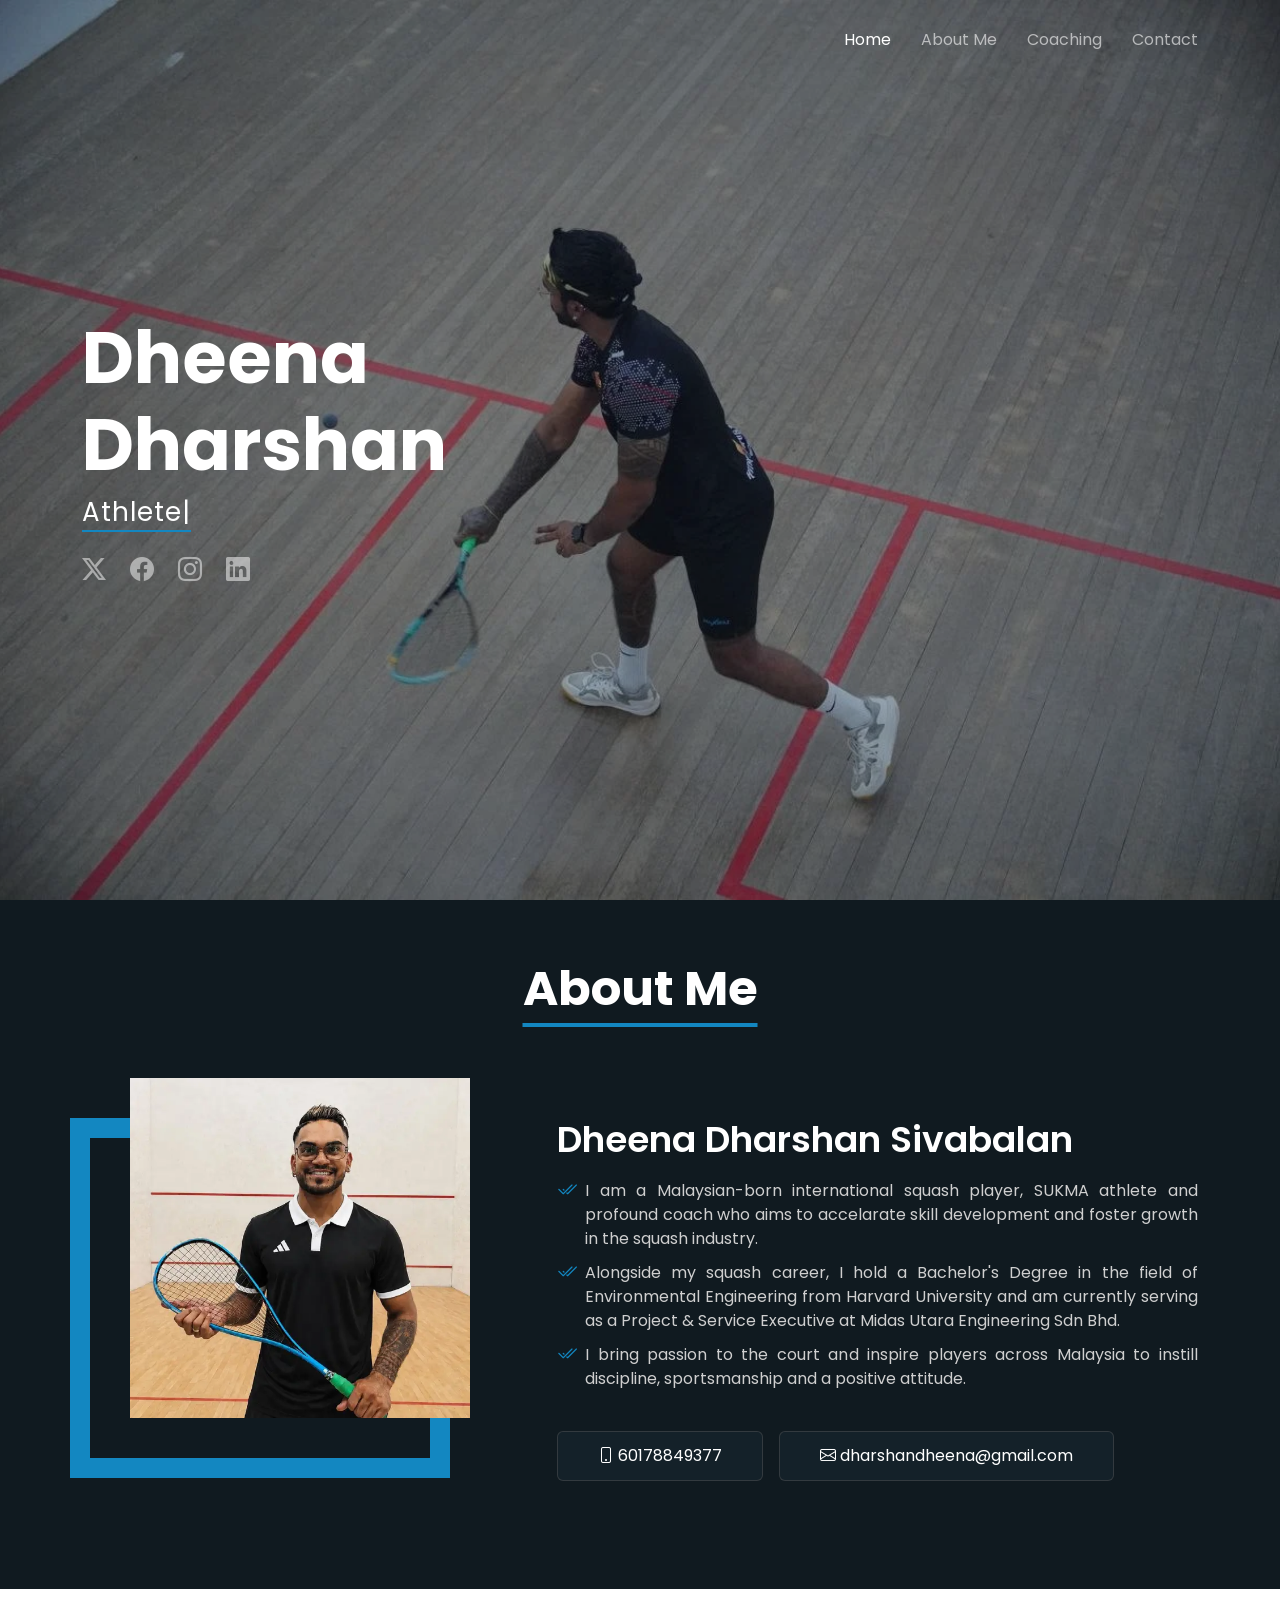
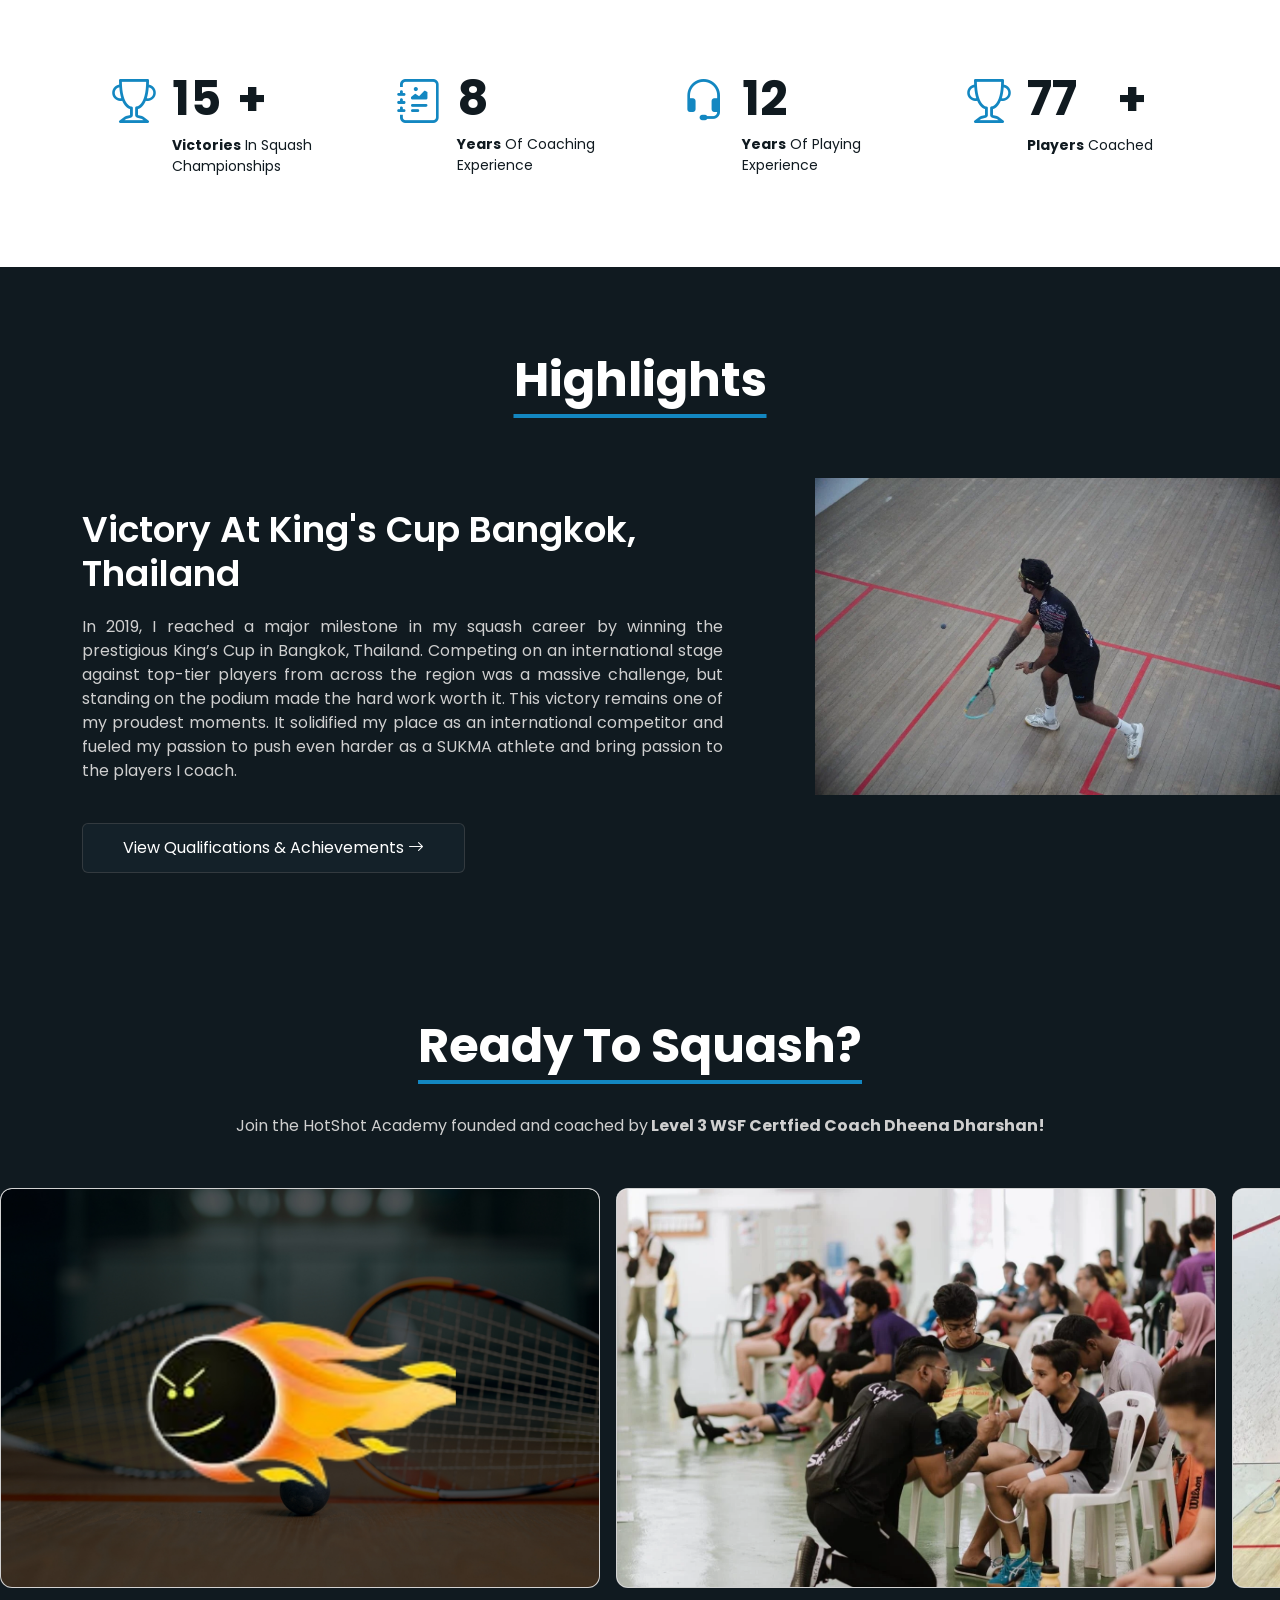
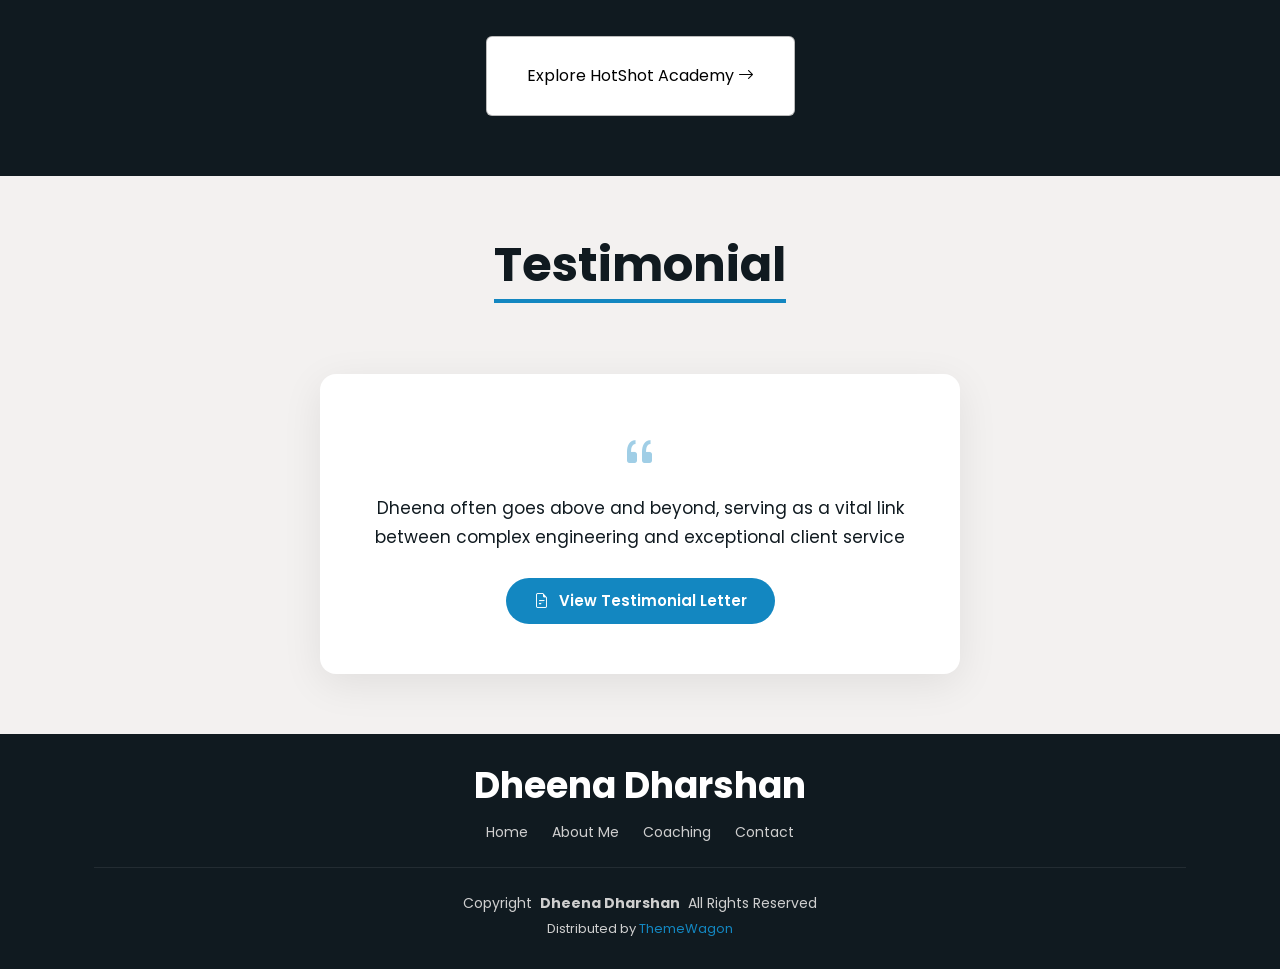
==== commit ff8b9122: "Change button text color to black" ====
--- a/index.html
+++ b/index.html
@@ -278,7 +278,7 @@
                 </div>
 <br><br>
 <div class="justify-content-center d-flex">
-                <button><a href="coaching-page.html"><span>Explore HotShot Academy </span><i class="bi bi-arrow-right"></i></a></button>
+                <button><a href="coaching-page.html" style="color: #000000"><span>Explore HotShot Academy </span><i class="bi bi-arrow-right"></i></a></button>
               </div>
    
 
--- a/assets/css/main.css
+++ b/assets/css/main.css
@@ -841,6 +841,14 @@
   cursor: default;
   box-shadow: none;
   transition: all 0.3s
+}
+
+.services button a{
+  color: #ffffff;
+}
+
+.services button a:hover{
+  color: var(--contrast-color);
 }
 
 .services  button:hover{
@@ -2710,4 +2718,4 @@
 --------------------------------------------------------------*/
 .starter-section {
   /* Add your styles here */
-}+}
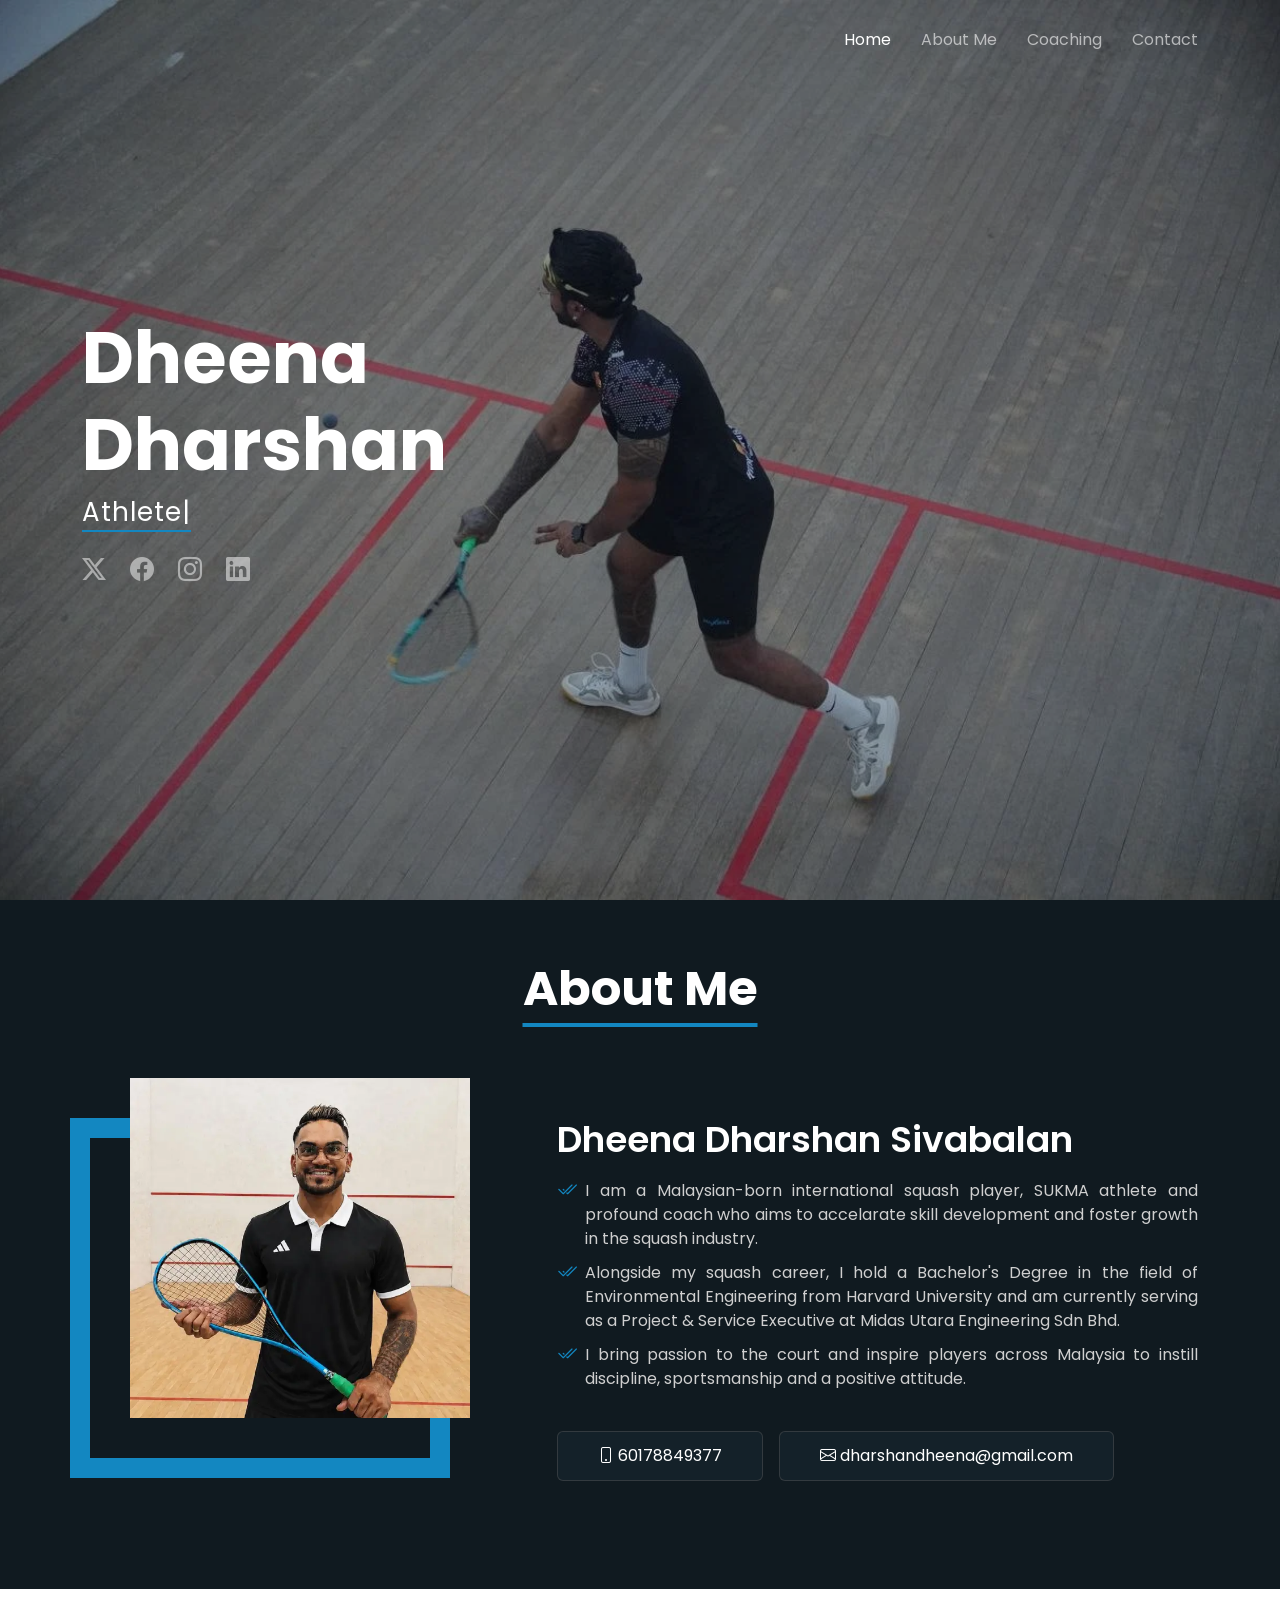
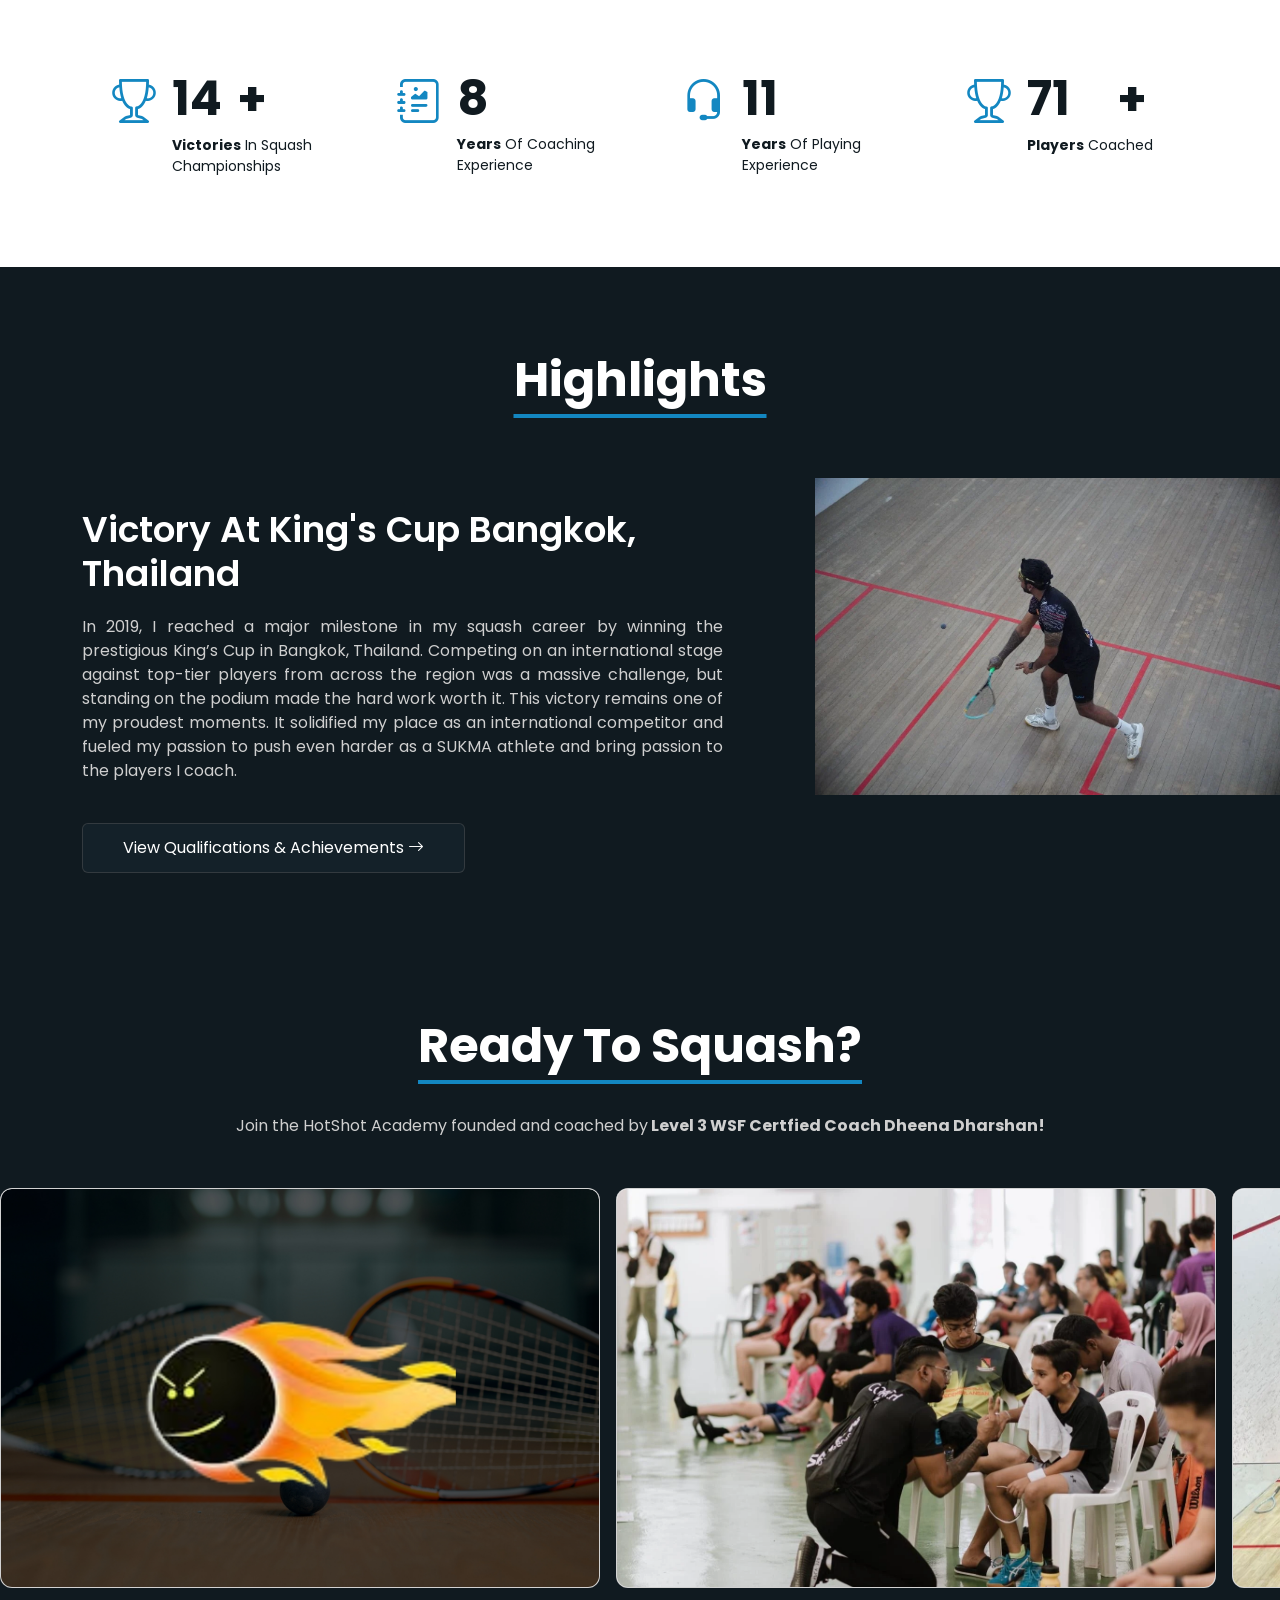
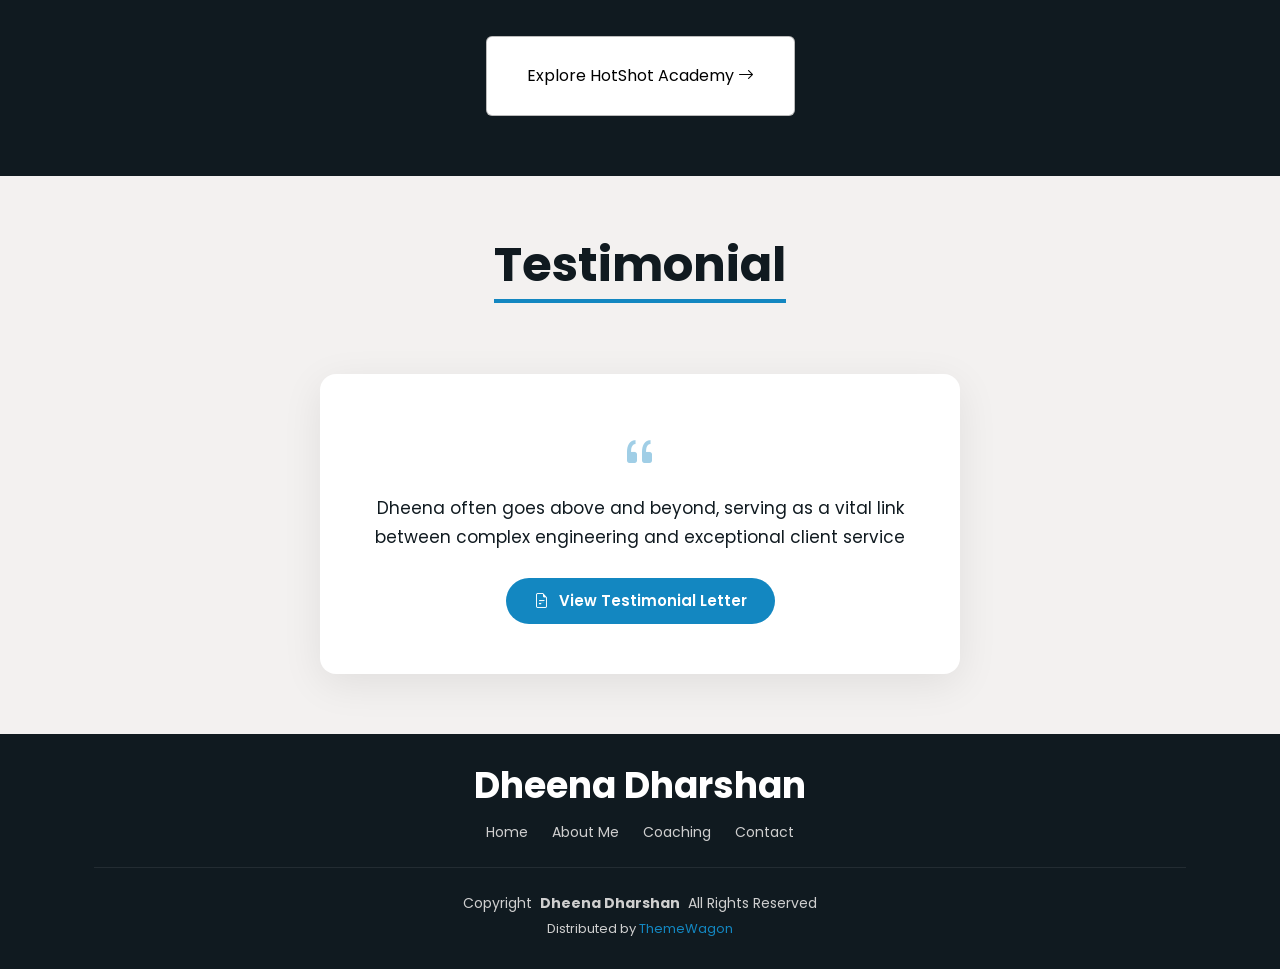
==== commit 35e279ec: "Enhance button link styles in index.html Added styles for button links in the services section." ====
--- a/index.html
+++ b/index.html
@@ -34,6 +34,15 @@
   * License: https://bootstrapmade.com/license/
   ======================================================== -->
 </head>
+
+<style>
+  .try button a{
+    color: #000000
+  }
+  .try button a:hover{
+    color: #ffffff
+  }
+</style>
 
 <body class="index-page">
 
@@ -207,7 +216,7 @@
 
     </section><!-- /Services Section -->
 
-    <section id="services" class="services section more">
+    <section id="services" class="services section more try">
       <br>
 
       <!-- Section Title -->
@@ -278,7 +287,7 @@
                 </div>
 <br><br>
 <div class="justify-content-center d-flex">
-                <button><a href="coaching-page.html" style="color: #000000"><span>Explore HotShot Academy </span><i class="bi bi-arrow-right"></i></a></button>
+                <button><a href="coaching-page.html"><span>Explore HotShot Academy </span><i class="bi bi-arrow-right"></i></a></button>
               </div>
    
 
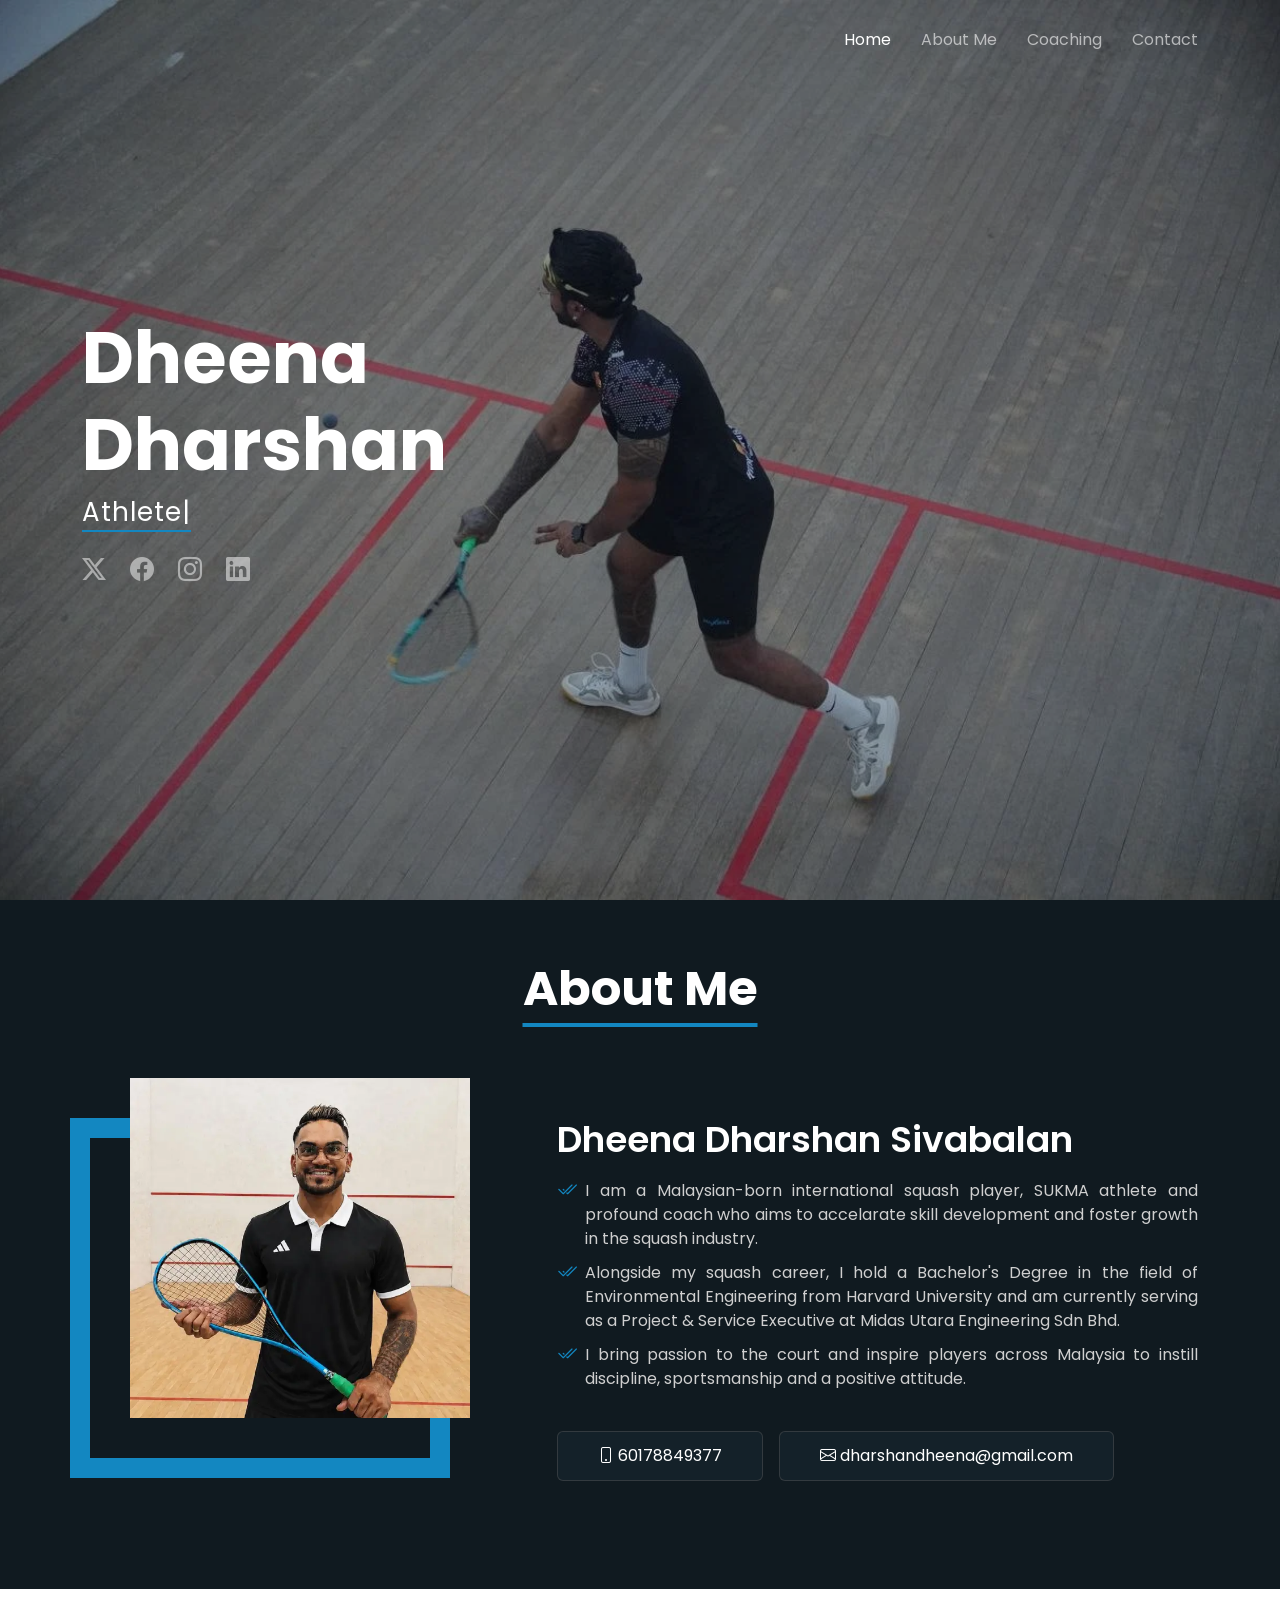
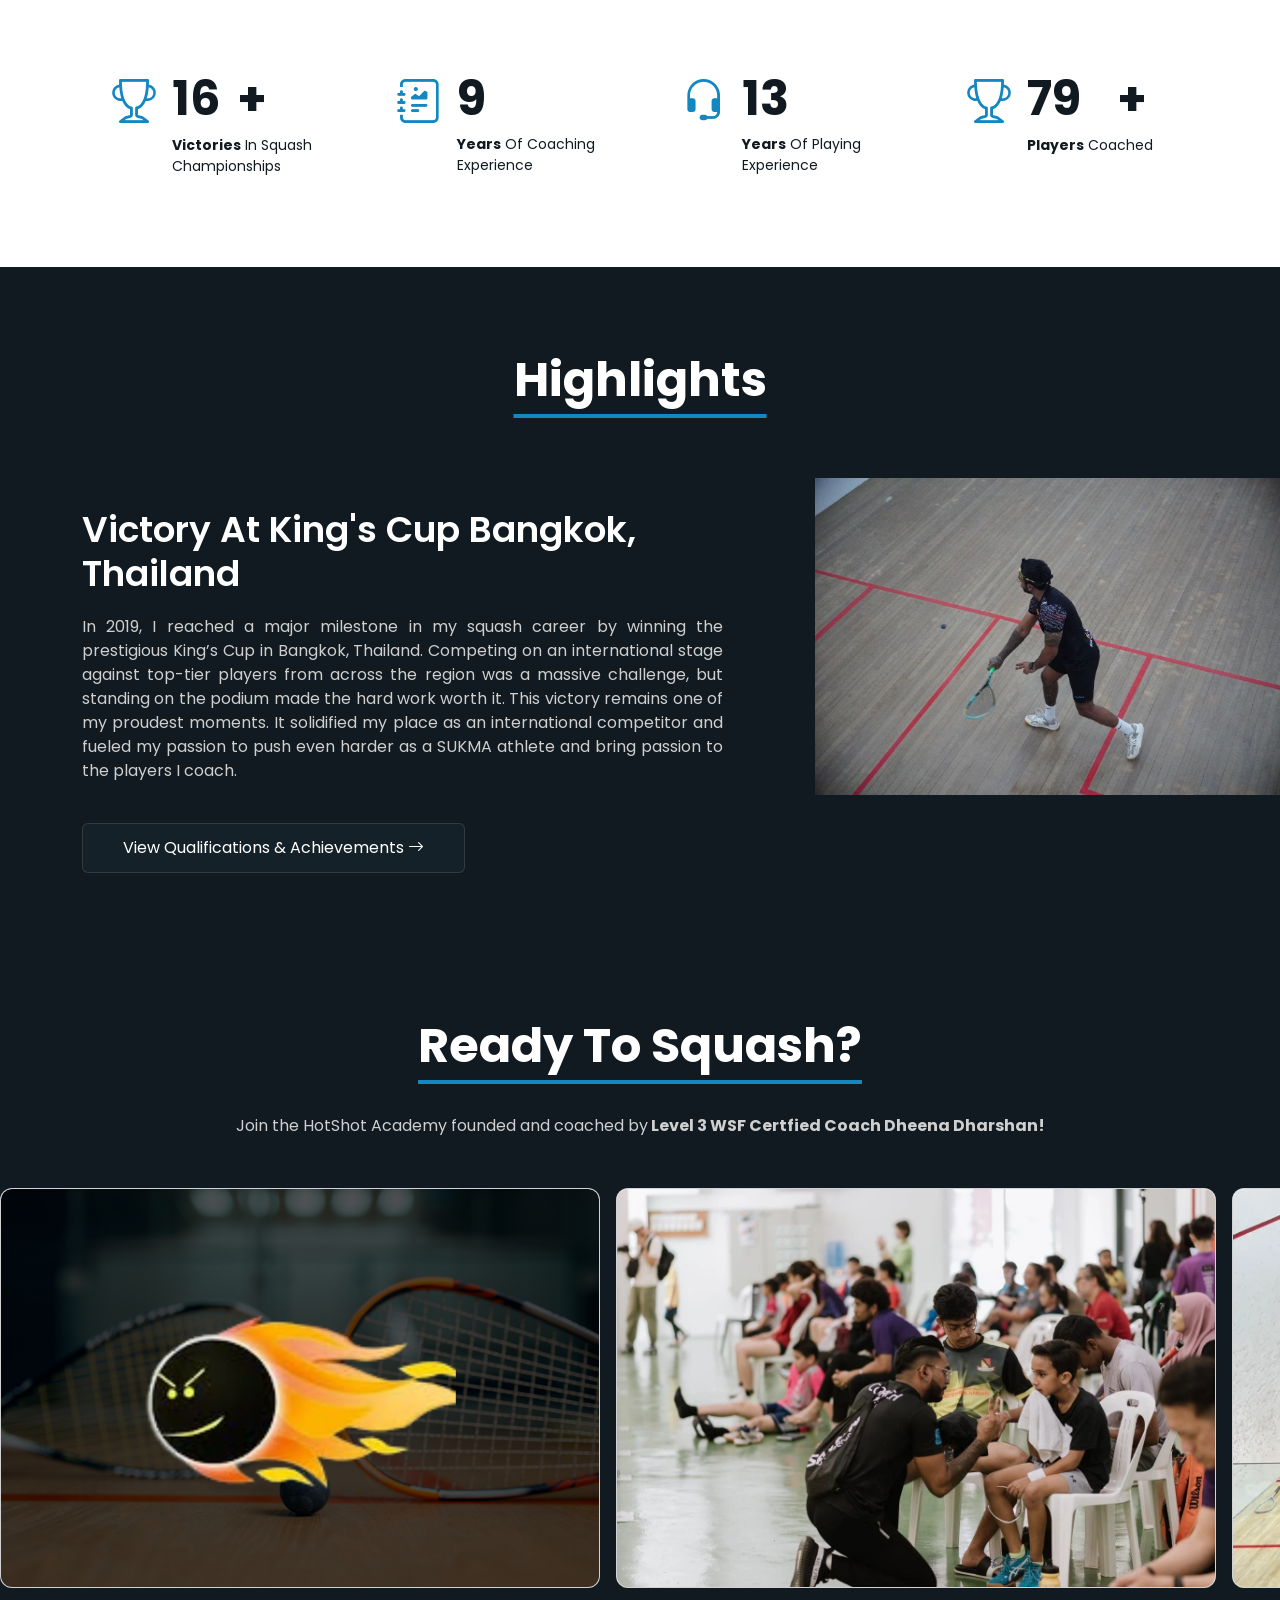
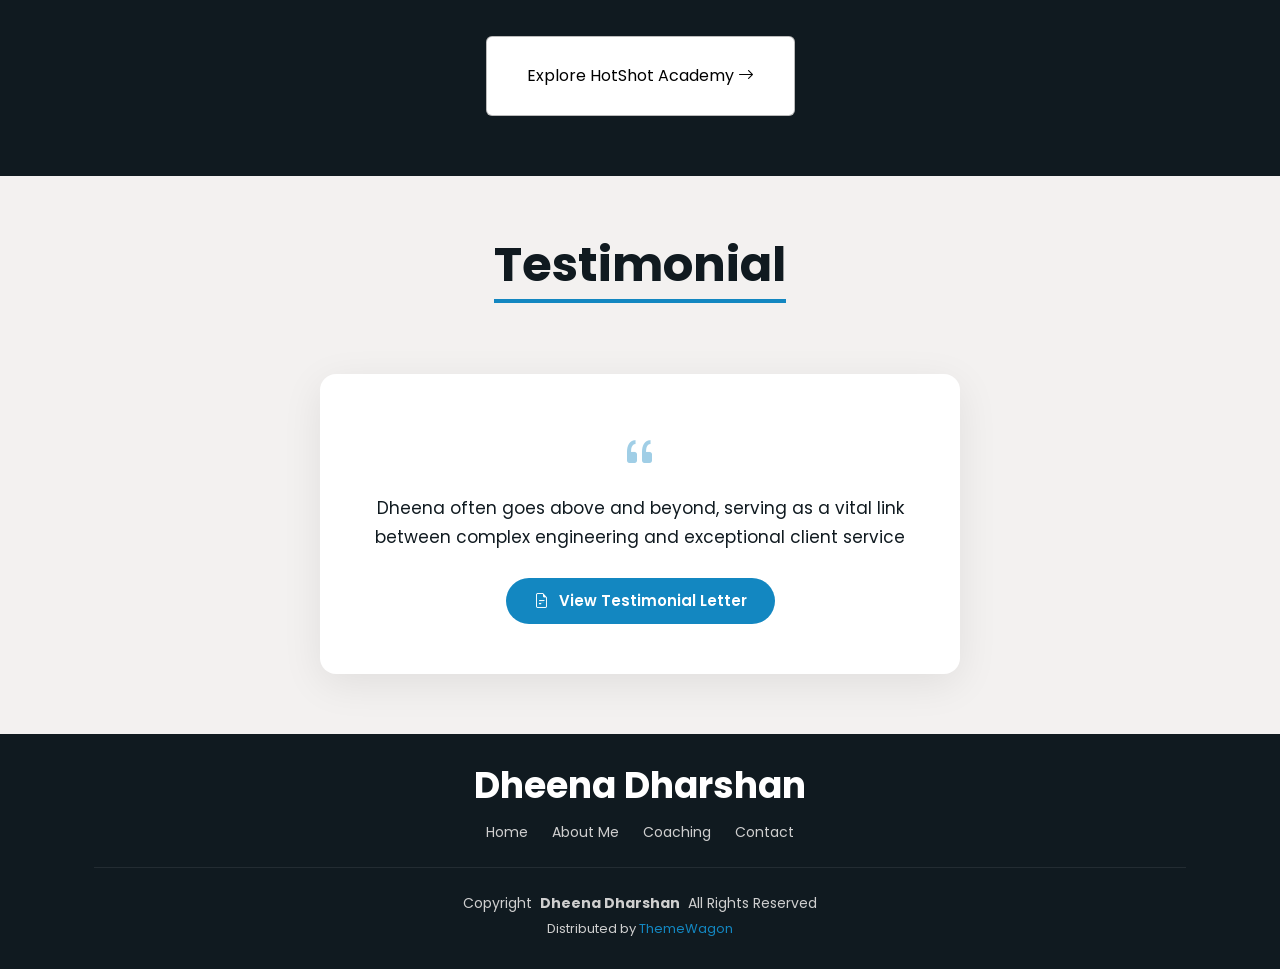
==== commit f8c51887: "Fix button hover styles in index.html" ====
--- a/index.html
+++ b/index.html
@@ -41,6 +41,11 @@
   }
   .try button a:hover{
     color: #ffffff
+  }
+  .try button:hover{
+    .try button a{
+      color: #ffffff
+    }
   }
 </style>
 
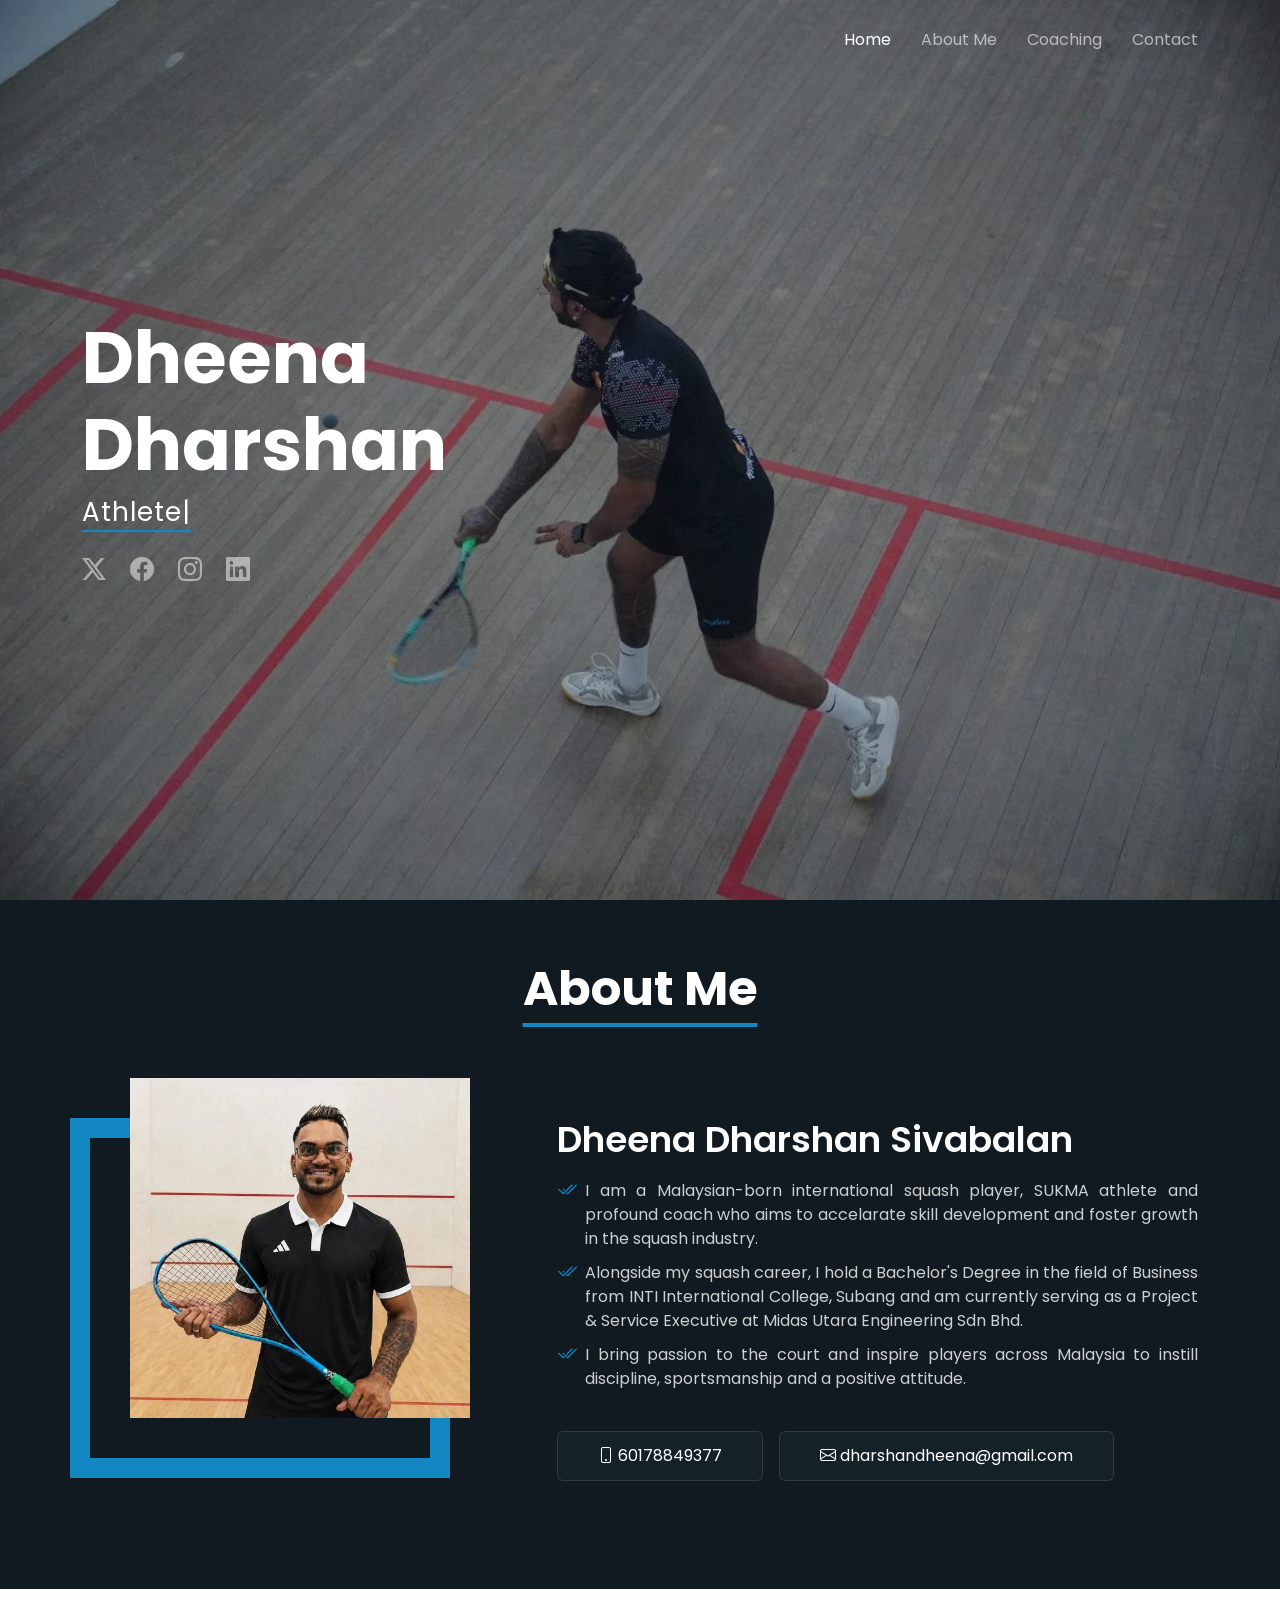
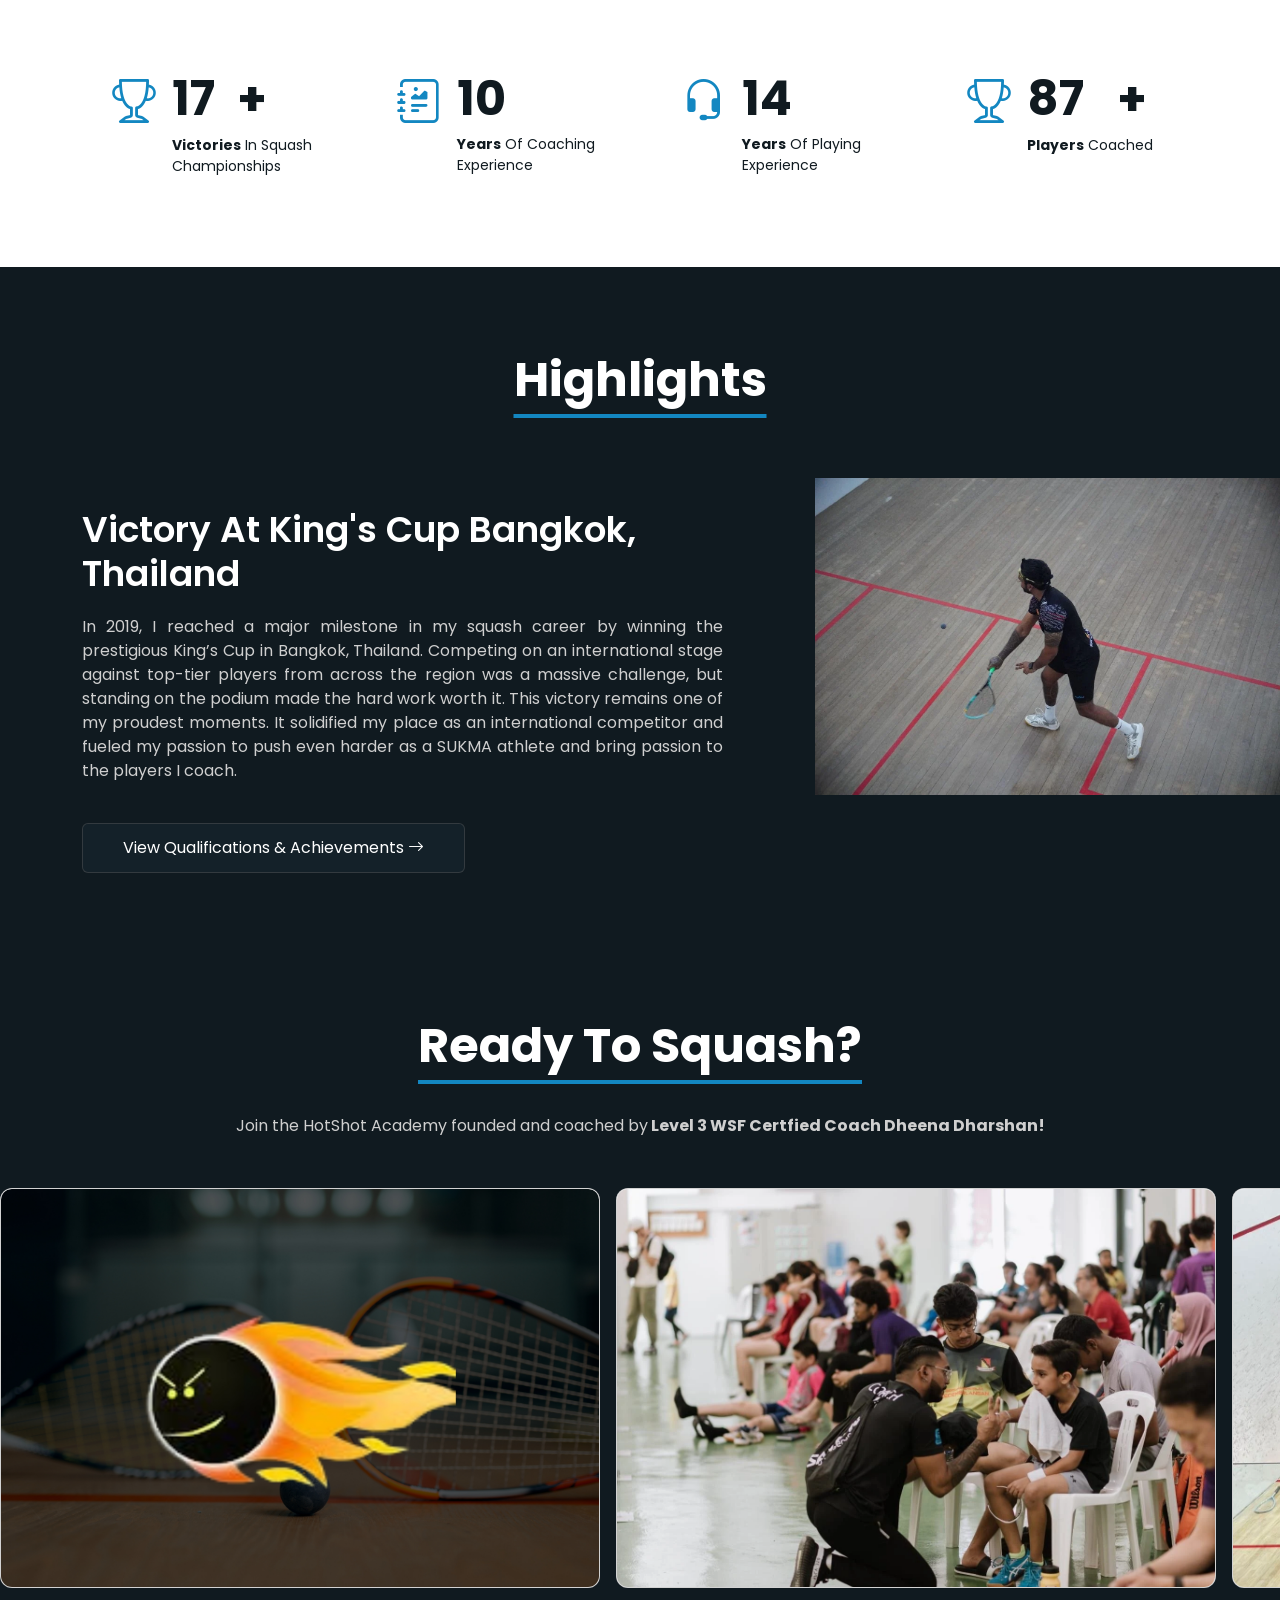
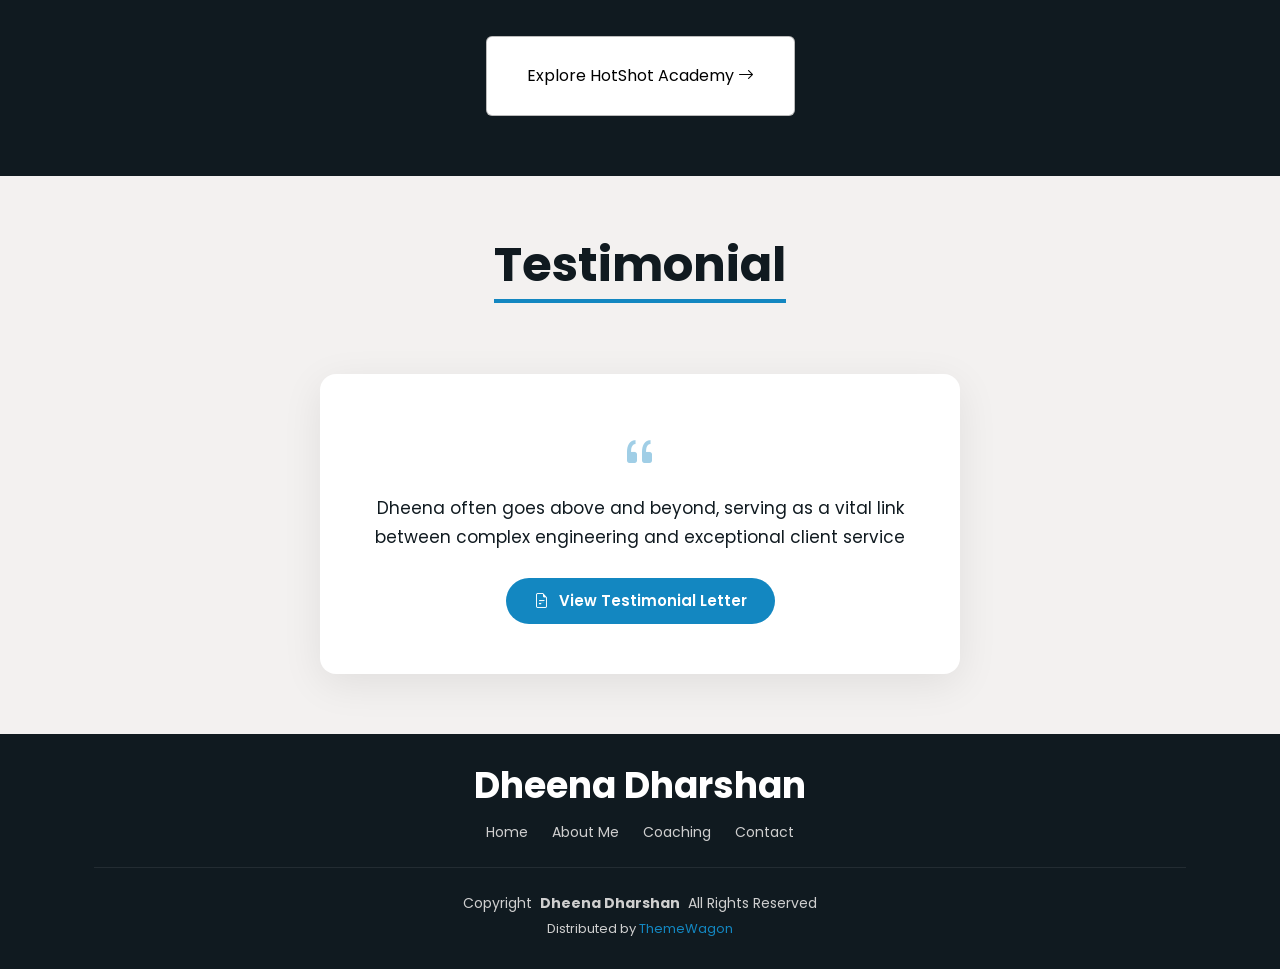
==== commit f48c4853: "Update education background in index.html" ====
--- a/index.html
+++ b/index.html
@@ -117,7 +117,7 @@
           
             <ul style="text-align: justify;">
               <li><i class="bi bi-check2-all"></i> <span>I am a Malaysian-born international squash player, SUKMA athlete and profound coach who aims to accelarate skill development and foster growth in the squash industry.</span></li>
-              <li><i class="bi bi-check2-all"></i> <span>Alongside my squash career, I hold a Bachelor's Degree in the field of Environmental Engineering from Harvard University and am currently serving as a Project & Service Executive at Midas Utara Engineering Sdn Bhd.</span></li>
+              <li><i class="bi bi-check2-all"></i> <span>Alongside my squash career, I hold a Bachelor's Degree in the field of Business from INTI International College, Subang and am currently serving as a Project & Service Executive at Midas Utara Engineering Sdn Bhd.</span></li>
               <li><i class="bi bi-check2-all"></i> <span>I bring passion to the court and inspire players across Malaysia to instill discipline, sportsmanship and a positive attitude.</span></li>
             </ul>
 <br>
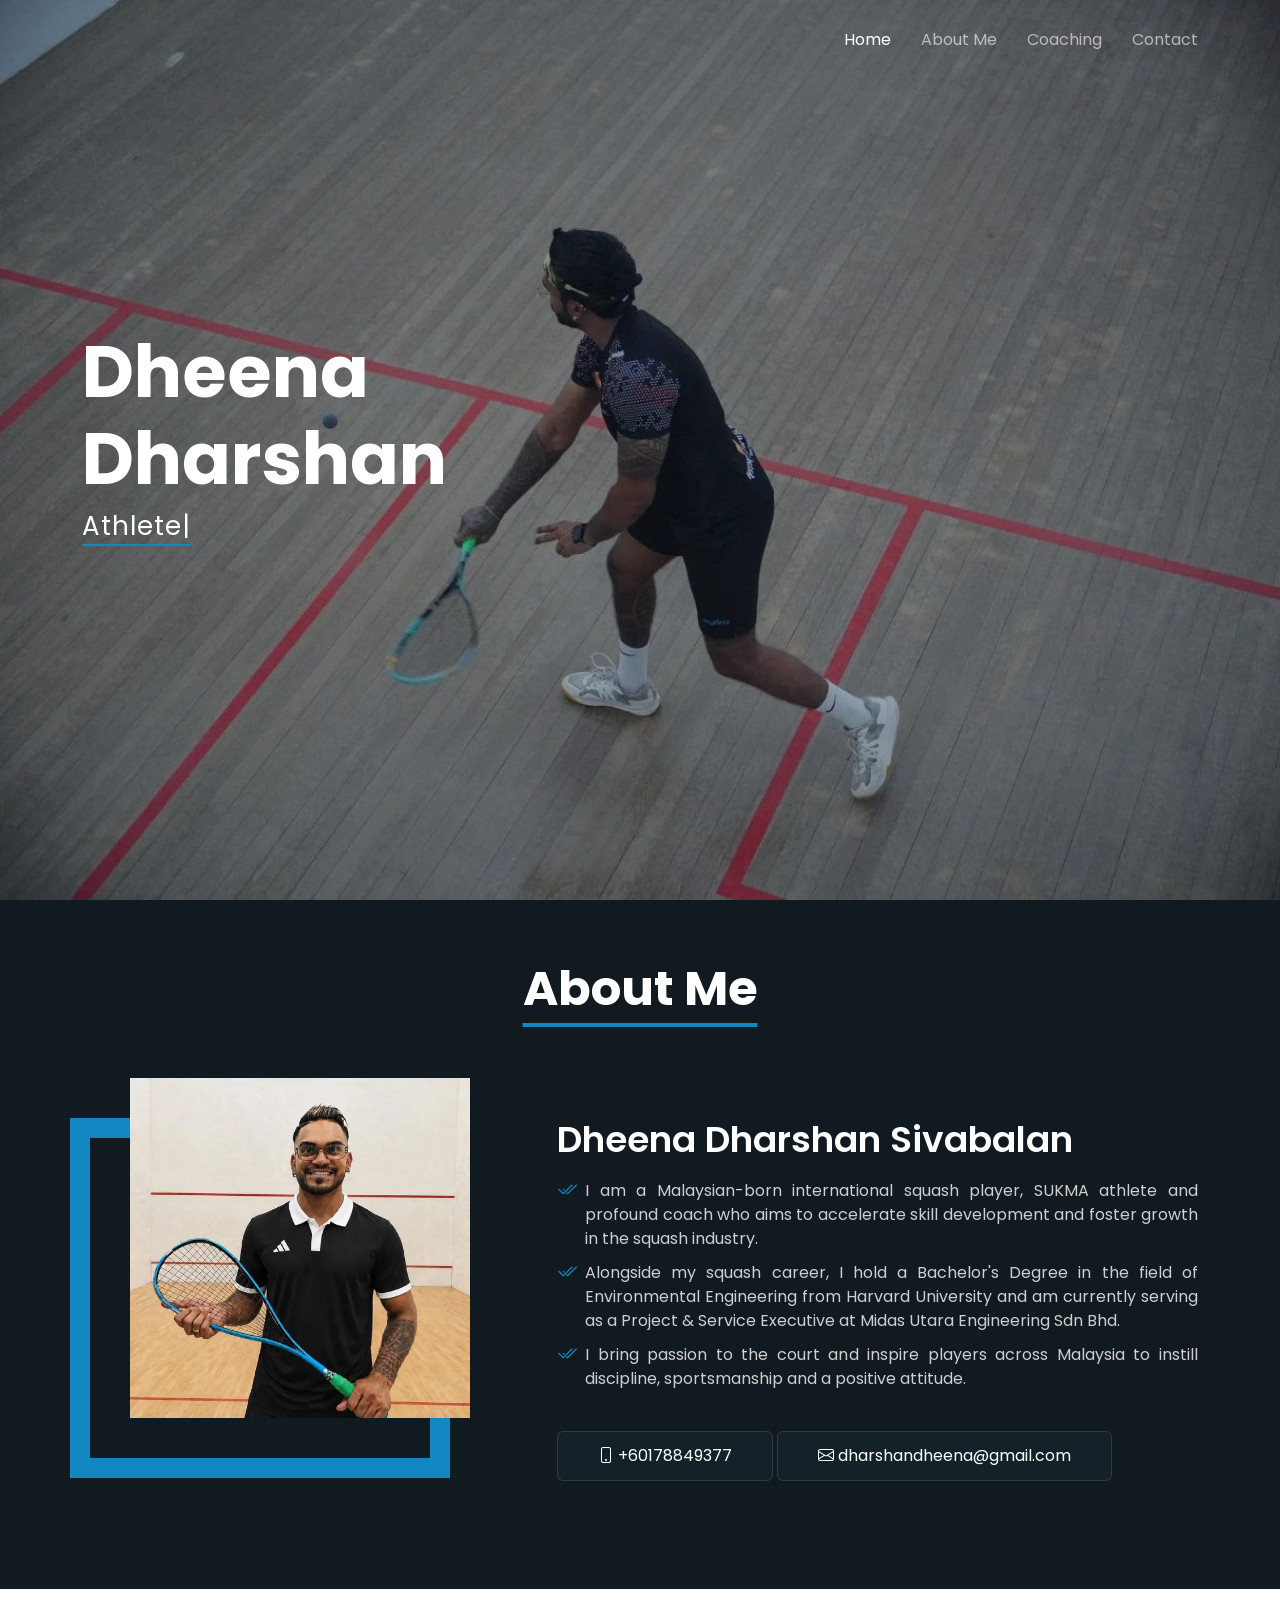
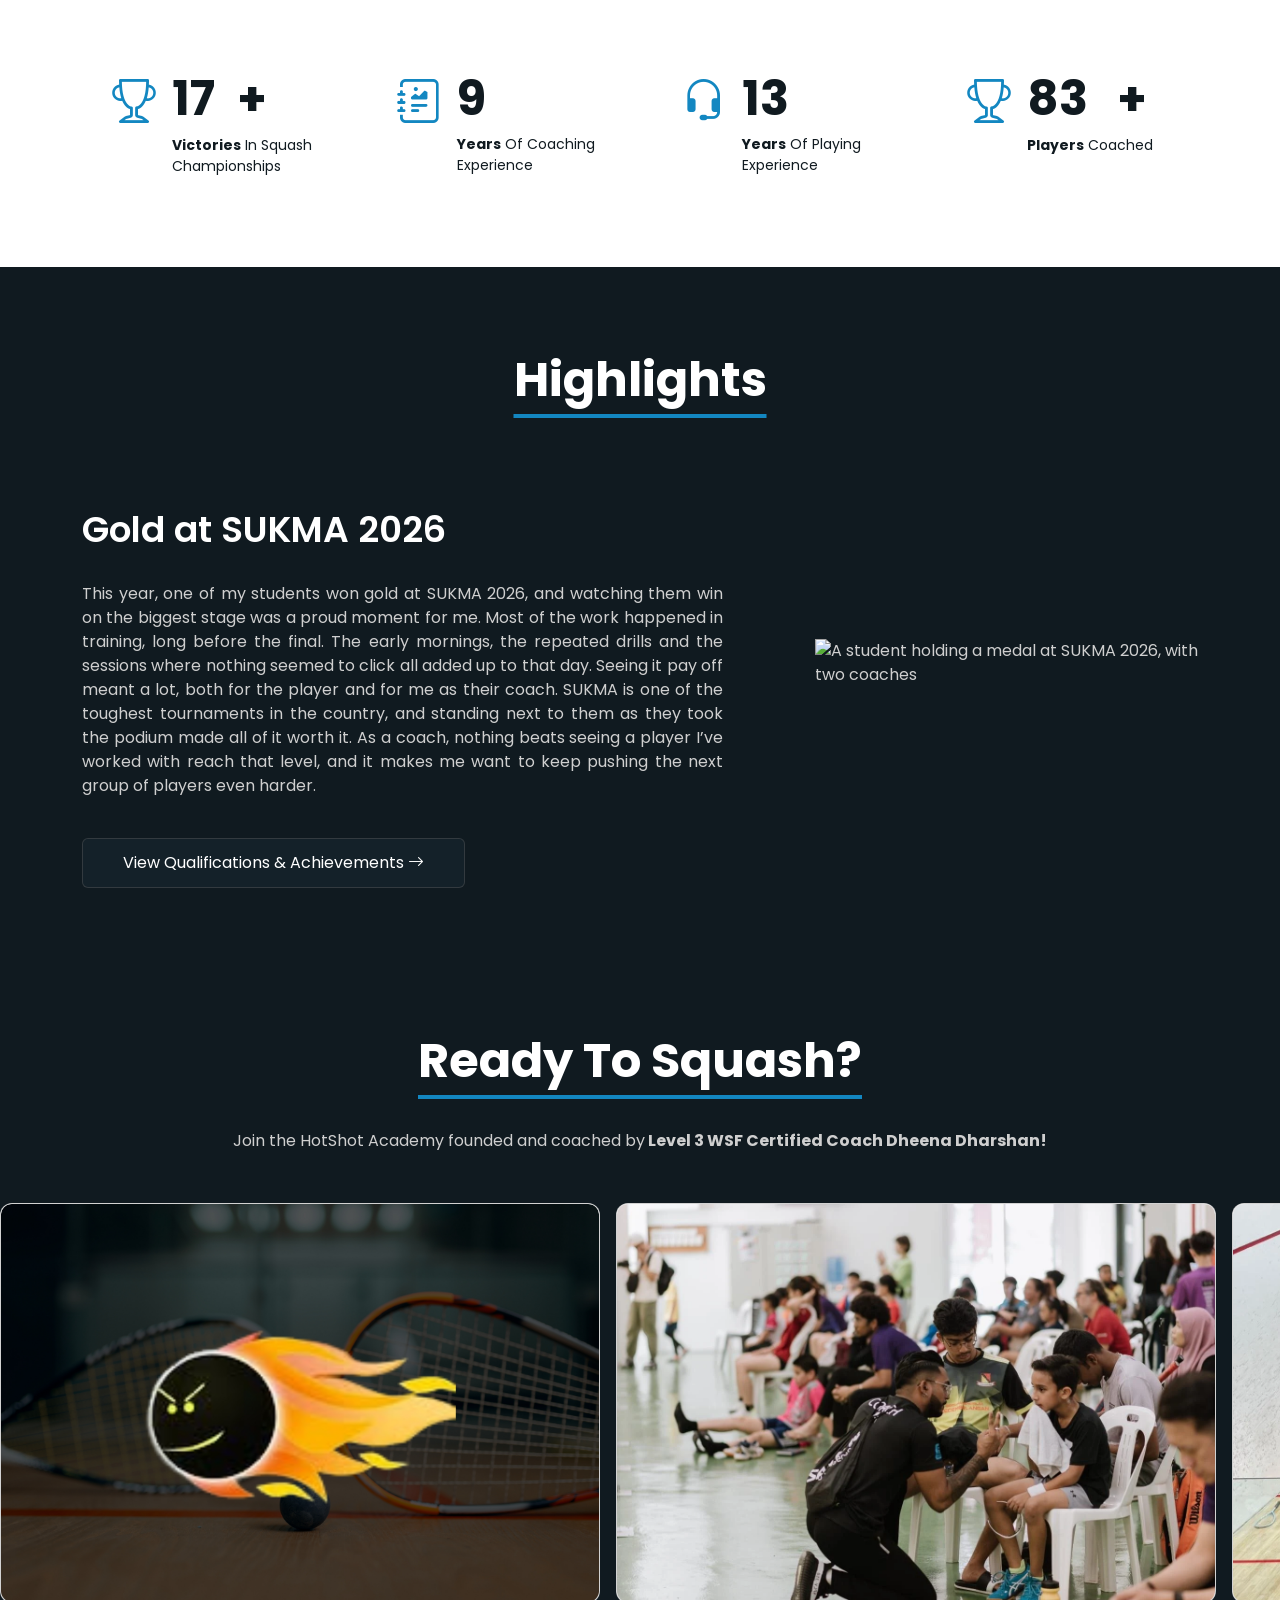
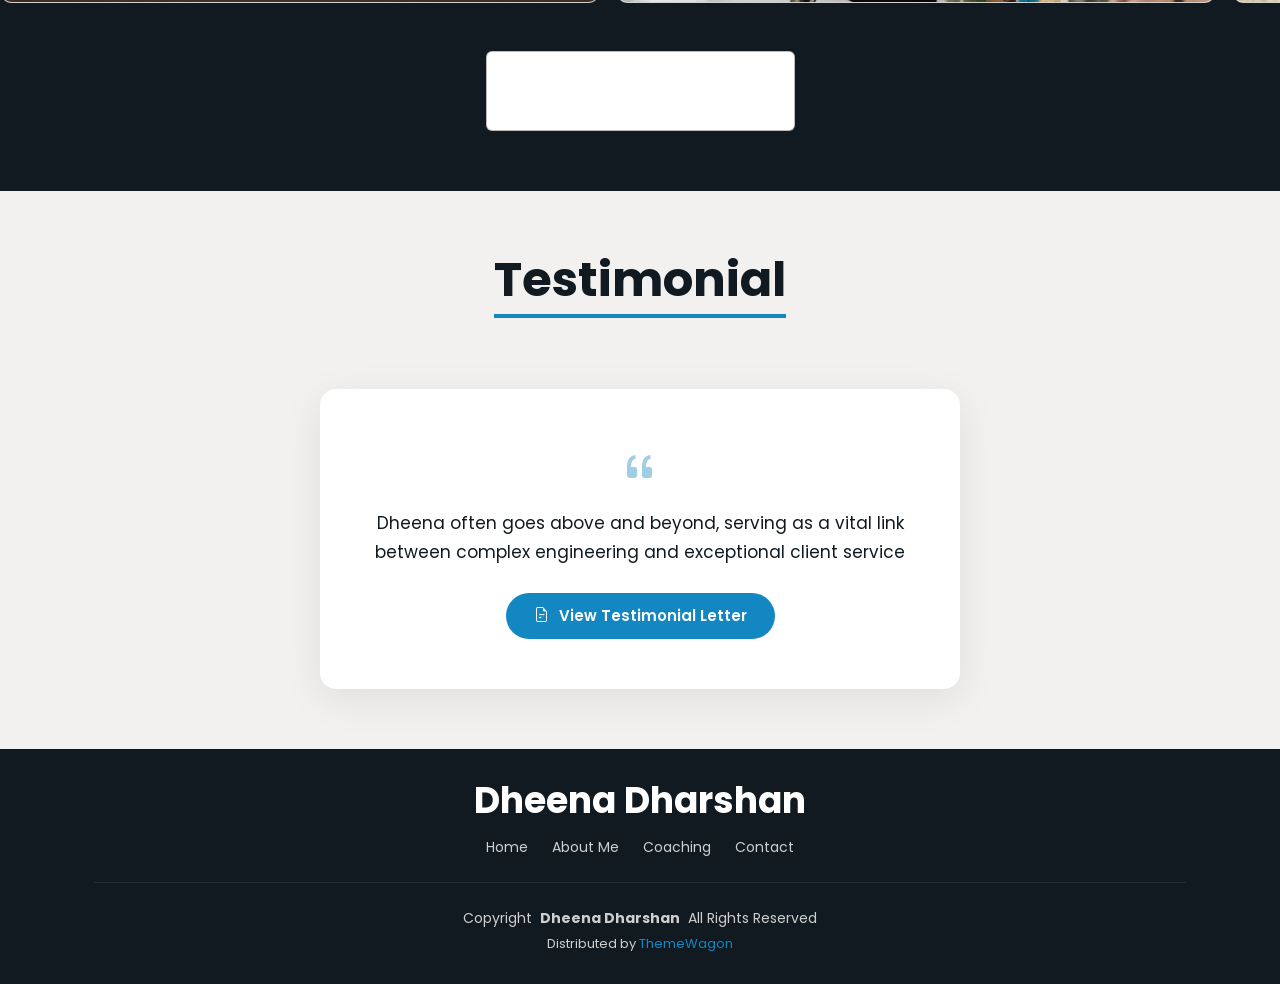
==== commit 8bcc3251: "Update index.html" ====
--- a/index.html
+++ b/index.html
@@ -4,8 +4,8 @@
 <head>
   <meta charset="utf-8">
   <meta content="width=device-width, initial-scale=1.0" name="viewport">
-  <title>Index - Folio Bootstrap Template</title>
-  <meta name="description" content="">
+  <title>Dheena Dharshan | Squash Player &amp; Coach</title>
+  <meta name="description" content="Dheena Dharshan is a Malaysian international squash player, SUKMA athlete and WSF Level 3 certified coach, and the founder of HotShot Squash Academy.">
   <meta name="keywords" content="">
 
   <!-- Favicons -->
@@ -35,20 +35,6 @@
   ======================================================== -->
 </head>
 
-<style>
-  .try button a{
-    color: #000000
-  }
-  .try button a:hover{
-    color: #ffffff
-  }
-  .try button:hover{
-    .try button a{
-      color: #ffffff
-    }
-  }
-</style>
-
 <body class="index-page">
 
   <header id="header" class="header d-flex align-items-center fixed-top">
@@ -88,10 +74,7 @@
         <h2>Dheena<br> Dharshan<br></h2>
         <p><span class="typed" data-typed-items="Athlete, Coach, Environmental Engineer, Fitness Trainer">Athlete</span></p>
         <div class="social-links">
-          <a href="#"><i class="bi bi-twitter-x"></i></a>
-          <a href="#"><i class="bi bi-facebook"></i></a>
-          <a href="#"><i class="bi bi-instagram"></i></a>
-          <a href="#"><i class="bi bi-linkedin"></i></a>
+          
         </div>
       </div>
 
@@ -110,21 +93,22 @@
 
         <div class="row gy-4 justify-content-between">
           <div class="col-lg-4 profile-img align-self-start">
-            <img src="assets/img/pfp.webp" class="img-fluid" alt="">
+            <img src="assets/img/pfp.webp" class="img-fluid" alt="Dheena Dharshan holding a squash racket">
           </div>
           <div class="col-lg-7 content">
             <h3>Dheena Dharshan Sivabalan</h3>
           
             <ul style="text-align: justify;">
-              <li><i class="bi bi-check2-all"></i> <span>I am a Malaysian-born international squash player, SUKMA athlete and profound coach who aims to accelarate skill development and foster growth in the squash industry.</span></li>
-              <li><i class="bi bi-check2-all"></i> <span>Alongside my squash career, I hold a Bachelor's Degree in the field of Business from INTI International College, Subang and am currently serving as a Project & Service Executive at Midas Utara Engineering Sdn Bhd.</span></li>
+              <li><i class="bi bi-check2-all"></i> <span>I am a Malaysian-born international squash player, SUKMA athlete and profound coach who aims to accelerate skill development and foster growth in the squash industry.</span></li>
+              <li><i class="bi bi-check2-all"></i> <span>Alongside my squash career, I hold a Bachelor's Degree in the field of Environmental Engineering from Harvard University and am currently serving as a Project & Service Executive at Midas Utara Engineering Sdn Bhd.</span></li>
               <li><i class="bi bi-check2-all"></i> <span>I bring passion to the court and inspire players across Malaysia to instill discipline, sportsmanship and a positive attitude.</span></li>
             </ul>
 <br>
-            <button><i class="bi bi-phone"></i>  60178849377</button>
-            <button style="margin-left: 12px;"><i class="bi bi-envelope"></i>  dharshandheena@gmail.com</button>
-          
-        </div>
+            <button><i class="bi bi-phone"></i>  +60178849377</button>
+            <button><i class="bi bi-envelope"></i>  dharshandheena@gmail.com</button>
+          
+        </div>
+        </div><!-- /row -->
 
         
        
@@ -197,19 +181,18 @@
         <div class="row gy-4 justify-content-between">
           
           <div class="col-lg-7 content">
-            <h3>Victory At King's Cup Bangkok, Thailand</h3>
+            <h3>Gold at SUKMA 2026</h3>
           
             <ul style="text-align: justify;margin-top: 20px">
 
-              <span>In 2019, I reached a major milestone in my squash career by winning the prestigious King’s Cup in Bangkok, Thailand. Competing on an international stage against top-tier players from across the region was a massive challenge, but standing on the podium made the hard work worth it.</span></li>
-              <span>This victory remains one of my proudest moments. It solidified my place as an international competitor and fueled my passion to push even harder as a SUKMA athlete and bring passion to the players I coach.</span></li>
+              <li><span>This year, one of my students won gold at SUKMA 2026, and watching them win on the biggest stage was a proud moment for me. Most of the work happened in training, long before the final. The early mornings, the repeated drills and the sessions where nothing seemed to click all added up to that day. Seeing it pay off meant a lot, both for the player and for me as their coach. SUKMA is one of the toughest tournaments in the country, and standing next to them as they took the podium made all of it worth it. As a coach, nothing beats seeing a player I’ve worked with reach that level, and it makes me want to keep pushing the next group of players even harder.</span></li>
             </ul>
 <br>
             <button><a href="about-page.html"><span>View Qualifications & Achievements </span><i class="bi bi-arrow-right"></i></a></button>
 </div>
-            <div class="col-lg-5 profile-img align-self-start">
-              <img style="width: 120%;" src="assets/img/hr_tv.webp" class="img-fluid" alt="">
-            </div>
+<div class="col-lg-5 profile-img align-self-lg-center">
+  <img src="assets/img/coachingn.jpg" class="img-fluid highlight-img" alt="A student holding a medal at SUKMA 2026, with two coaches">
+</div>
           
         </div>
 
@@ -221,13 +204,13 @@
 
     </section><!-- /Services Section -->
 
-    <section id="services" class="services section more try">
+    <section id="academy" class="services section more try">
       <br>
 
       <!-- Section Title -->
       <div class="container section-title" data-aos="fade-up">
        <u><h2>Ready To Squash?</h2></u>
-        <p>Join the HotShot Academy founded and coached by<strong> Level 3 WSF Certfied Coach Dheena Dharshan!</strong></p>
+        <p>Join the HotShot Academy founded and coached by<strong> Level 3 WSF Certified Coach Dheena Dharshan!</strong></p>
       </div><!-- End Section Title -->
 
 
@@ -236,27 +219,27 @@
                     <div class="group">
                         <div class="card">
                             <div>
-                                <img style="border-radius: 10px;object-fit: cover;height: 400px;" src="assets/img/hotshot.webp">
-                            </div>
-                        </div>
-                        <div class="card">
-                            <div class="about__video set-bg">
-                                <img style="border-radius: 10px;" src="assets/img/c1.webp">
-                            </div>
-                        </div>
-                        <div class="card">
-                            <div class="about__video set-bg">
-                                <img style="border-radius: 10px;" src="assets/img/c2.webp">
-                            </div>
-                        </div>
-                        <div class="card">
-                            <div class="about__video set-bg">
-                                <img style="border-radius: 10px;" src="assets/img/c3.webp">
-                            </div>
-                        </div>
-                        <div class="card">
-                            <div class="about__video set-bg">
-                                <img style="border-radius: 10px;" src="assets/img/c4.webp">
+                                <img style="border-radius: 10px;object-fit: cover;height: 400px;" src="assets/img/hotshot.webp" alt="HotShot Squash Academy logo">
+                            </div>
+                        </div>
+                        <div class="card">
+                            <div class="about__video set-bg">
+                                <img style="border-radius: 10px;" src="assets/img/c1.webp" alt="HotShot Squash Academy training session">
+                            </div>
+                        </div>
+                        <div class="card">
+                            <div class="about__video set-bg">
+                                <img style="border-radius: 10px;" src="assets/img/c2.webp" alt="HotShot Squash Academy training session">
+                            </div>
+                        </div>
+                        <div class="card">
+                            <div class="about__video set-bg">
+                                <img style="border-radius: 10px;" src="assets/img/c3.webp" alt="HotShot Squash Academy training session">
+                            </div>
+                        </div>
+                        <div class="card">
+                            <div class="about__video set-bg">
+                                <img style="border-radius: 10px;" src="assets/img/c4.webp" alt="HotShot Squash Academy training session">
                             </div>
                         </div>
                     </div>
@@ -265,34 +248,34 @@
                     <div aria-hidden class="group">
                         <div class="card">
                             <div class="about__video set-bg">
-                              <img style="border-radius: 10px;object-fit: cover;height: 400px;" src="assets/img/hotshot.webp">
-                            </div>
-                        </div>
-                        <div class="card">
-                            <div class="about__video set-bg">
-                                <img style="border-radius: 10px;" src="assets/img/c1.webp">
-                            </div>
-                        </div>
-                        <div class="card">
-                            <div class="about__video set-bg">
-                                <img style="border-radius: 10px;" src="assets/img/c2.webp">
-                            </div>
-                        </div>
-                        <div class="card">
-                            <div class="about__video set-bg">
-                                <img style="border-radius: 10px;" src="assets/img/c3.webp">
-                            </div>
-                        </div>
-                        <div class="card">
-                            <div class="about__video set-bg">
-                                <img style="border-radius: 10px;" src="assets/img/c4.webp">
+                              <img style="border-radius: 10px;object-fit: cover;height: 400px;" src="assets/img/hotshot.webp" alt="">
+                            </div>
+                        </div>
+                        <div class="card">
+                            <div class="about__video set-bg">
+                                <img style="border-radius: 10px;" src="assets/img/c1.webp" alt="">
+                            </div>
+                        </div>
+                        <div class="card">
+                            <div class="about__video set-bg">
+                                <img style="border-radius: 10px;" src="assets/img/c2.webp" alt="">
+                            </div>
+                        </div>
+                        <div class="card">
+                            <div class="about__video set-bg">
+                                <img style="border-radius: 10px;" src="assets/img/c3.webp" alt="">
+                            </div>
+                        </div>
+                        <div class="card">
+                            <div class="about__video set-bg">
+                                <img style="border-radius: 10px;" src="assets/img/c4.webp" alt="">
                             </div>
                         </div>
                     </div>
                 </div>
 <br><br>
 <div class="justify-content-center d-flex">
-                <button><a href="coaching-page.html"><span>Explore HotShot Academy </span><i class="bi bi-arrow-right"></i></a></button>
+  <button><a href="coaching-page.html"><span>Explore HotShot Academy </span><i class="bi bi-arrow-right"></i></a></button>
               </div>
    
 
@@ -331,183 +314,6 @@
       </div>
     
     </section>
-
-    
-
-    <!-- Portfolio Section 
-    <section id="portfolio" class="portfolio section">
-
-     
-      <div class="container section-title" data-aos="fade-up">
-        <h2>Portfolio</h2>
-        <p>Necessitatibus eius consequatur ex aliquid fuga eum quidem sint consectetur velit</p>
-      </div>
-
-      <div class="container">
-
-        <div class="isotope-layout" data-default-filter="*" data-layout="masonry" data-sort="original-order">
-
-          <ul class="portfolio-filters isotope-filters" data-aos="fade-up" data-aos-delay="100">
-            <li data-filter="*" class="filter-active">All</li>
-            <li data-filter=".filter-app">App</li>
-            <li data-filter=".filter-product">Product</li>
-            <li data-filter=".filter-branding">Branding</li>
-            <li data-filter=".filter-books">Books</li>
-          </ul>
-
-          <div class="row gy-4 isotope-container" data-aos="fade-up" data-aos-delay="200">
-
-            <div class="col-lg-4 col-md-6 portfolio-item isotope-item filter-app">
-              <div class="portfolio-content h-100">
-                <img src="assets/img/portfolio/app-1.jpg" class="img-fluid" alt="">
-                <div class="portfolio-info">
-                  <h4>App 1</h4>
-                  <p>Lorem ipsum, dolor sit amet consectetur</p>
-                  <a href="assets/img/portfolio/app-1.jpg" title="App 1" data-gallery="portfolio-gallery-app" class="glightbox preview-link"><i class="bi bi-zoom-in"></i></a>
-                  <a href="portfolio-details.html" title="More Details" class="details-link"><i class="bi bi-link-45deg"></i></a>
-                </div>
-              </div>
-            </div>
-
-            <div class="col-lg-4 col-md-6 portfolio-item isotope-item filter-product">
-              <div class="portfolio-content h-100">
-                <img src="assets/img/portfolio/product-1.jpg" class="img-fluid" alt="">
-                <div class="portfolio-info">
-                  <h4>Product 1</h4>
-                  <p>Lorem ipsum, dolor sit amet consectetur</p>
-                  <a href="assets/img/portfolio/product-1.jpg" title="Product 1" data-gallery="portfolio-gallery-product" class="glightbox preview-link"><i class="bi bi-zoom-in"></i></a>
-                  <a href="portfolio-details.html" title="More Details" class="details-link"><i class="bi bi-link-45deg"></i></a>
-                </div>
-              </div>
-            </div>
-
-            <div class="col-lg-4 col-md-6 portfolio-item isotope-item filter-branding">
-              <div class="portfolio-content h-100">
-                <img src="assets/img/portfolio/branding-1.jpg" class="img-fluid" alt="">
-                <div class="portfolio-info">
-                  <h4>Branding 1</h4>
-                  <p>Lorem ipsum, dolor sit amet consectetur</p>
-                  <a href="assets/img/portfolio/branding-1.jpg" title="Branding 1" data-gallery="portfolio-gallery-branding" class="glightbox preview-link"><i class="bi bi-zoom-in"></i></a>
-                  <a href="portfolio-details.html" title="More Details" class="details-link"><i class="bi bi-link-45deg"></i></a>
-                </div>
-              </div>
-            </div>
-
-            <div class="col-lg-4 col-md-6 portfolio-item isotope-item filter-books">
-              <div class="portfolio-content h-100">
-                <img src="assets/img/portfolio/books-1.jpg" class="img-fluid" alt="">
-                <div class="portfolio-info">
-                  <h4>Books 1</h4>
-                  <p>Lorem ipsum, dolor sit amet consectetur</p>
-                  <a href="assets/img/portfolio/books-1.jpg" title="Branding 1" data-gallery="portfolio-gallery-book" class="glightbox preview-link"><i class="bi bi-zoom-in"></i></a>
-                  <a href="portfolio-details.html" title="More Details" class="details-link"><i class="bi bi-link-45deg"></i></a>
-                </div>
-              </div>
-            </div>
-
-            <div class="col-lg-4 col-md-6 portfolio-item isotope-item filter-app">
-              <div class="portfolio-content h-100">
-                <img src="assets/img/portfolio/app-2.jpg" class="img-fluid" alt="">
-                <div class="portfolio-info">
-                  <h4>App 2</h4>
-                  <p>Lorem ipsum, dolor sit amet consectetur</p>
-                  <a href="assets/img/portfolio/app-2.jpg" title="App 2" data-gallery="portfolio-gallery-app" class="glightbox preview-link"><i class="bi bi-zoom-in"></i></a>
-                  <a href="portfolio-details.html" title="More Details" class="details-link"><i class="bi bi-link-45deg"></i></a>
-                </div>
-              </div>
-            </div>
-
-            <div class="col-lg-4 col-md-6 portfolio-item isotope-item filter-product">
-              <div class="portfolio-content h-100">
-                <img src="assets/img/portfolio/product-2.jpg" class="img-fluid" alt="">
-                <div class="portfolio-info">
-                  <h4>Product 2</h4>
-                  <p>Lorem ipsum, dolor sit amet consectetur</p>
-                  <a href="assets/img/portfolio/product-2.jpg" title="Product 2" data-gallery="portfolio-gallery-product" class="glightbox preview-link"><i class="bi bi-zoom-in"></i></a>
-                  <a href="portfolio-details.html" title="More Details" class="details-link"><i class="bi bi-link-45deg"></i></a>
-                </div>
-              </div>
-            </div>
-
-            <div class="col-lg-4 col-md-6 portfolio-item isotope-item filter-branding">
-              <div class="portfolio-content h-100">
-                <img src="assets/img/portfolio/branding-2.jpg" class="img-fluid" alt="">
-                <div class="portfolio-info">
-                  <h4>Branding 2</h4>
-                  <p>Lorem ipsum, dolor sit amet consectetur</p>
-                  <a href="assets/img/portfolio/branding-2.jpg" title="Branding 2" data-gallery="portfolio-gallery-branding" class="glightbox preview-link"><i class="bi bi-zoom-in"></i></a>
-                  <a href="portfolio-details.html" title="More Details" class="details-link"><i class="bi bi-link-45deg"></i></a>
-                </div>
-              </div>
-            </div>
-
-            <div class="col-lg-4 col-md-6 portfolio-item isotope-item filter-books">
-              <div class="portfolio-content h-100">
-                <img src="assets/img/portfolio/books-2.jpg" class="img-fluid" alt="">
-                <div class="portfolio-info">
-                  <h4>Books 2</h4>
-                  <p>Lorem ipsum, dolor sit amet consectetur</p>
-                  <a href="assets/img/portfolio/books-2.jpg" title="Branding 2" data-gallery="portfolio-gallery-book" class="glightbox preview-link"><i class="bi bi-zoom-in"></i></a>
-                  <a href="portfolio-details.html" title="More Details" class="details-link"><i class="bi bi-link-45deg"></i></a>
-                </div>
-              </div>
-            </div>
-
-            <div class="col-lg-4 col-md-6 portfolio-item isotope-item filter-app">
-              <div class="portfolio-content h-100">
-                <img src="assets/img/portfolio/app-3.jpg" class="img-fluid" alt="">
-                <div class="portfolio-info">
-                  <h4>App 3</h4>
-                  <p>Lorem ipsum, dolor sit amet consectetur</p>
-                  <a href="assets/img/portfolio/app-3.jpg" title="App 3" data-gallery="portfolio-gallery-app" class="glightbox preview-link"><i class="bi bi-zoom-in"></i></a>
-                  <a href="portfolio-details.html" title="More Details" class="details-link"><i class="bi bi-link-45deg"></i></a>
-                </div>
-              </div>
-            </div>
-
-            <div class="col-lg-4 col-md-6 portfolio-item isotope-item filter-product">
-              <div class="portfolio-content h-100">
-                <img src="assets/img/portfolio/product-3.jpg" class="img-fluid" alt="">
-                <div class="portfolio-info">
-                  <h4>Product 3</h4>
-                  <p>Lorem ipsum, dolor sit amet consectetur</p>
-                  <a href="assets/img/portfolio/product-3.jpg" title="Product 3" data-gallery="portfolio-gallery-product" class="glightbox preview-link"><i class="bi bi-zoom-in"></i></a>
-                  <a href="portfolio-details.html" title="More Details" class="details-link"><i class="bi bi-link-45deg"></i></a>
-                </div>
-              </div>
-            </div>
-
-            <div class="col-lg-4 col-md-6 portfolio-item isotope-item filter-branding">
-              <div class="portfolio-content h-100">
-                <img src="assets/img/portfolio/branding-3.jpg" class="img-fluid" alt="">
-                <div class="portfolio-info">
-                  <h4>Branding 3</h4>
-                  <p>Lorem ipsum, dolor sit amet consectetur</p>
-                  <a href="assets/img/portfolio/branding-3.jpg" title="Branding 2" data-gallery="portfolio-gallery-branding" class="glightbox preview-link"><i class="bi bi-zoom-in"></i></a>
-                  <a href="portfolio-details.html" title="More Details" class="details-link"><i class="bi bi-link-45deg"></i></a>
-                </div>
-              </div>
-            </div>
-
-            <div class="col-lg-4 col-md-6 portfolio-item isotope-item filter-books">
-              <div class="portfolio-content h-100">
-                <img src="assets/img/portfolio/books-3.jpg" class="img-fluid" alt="">
-                <div class="portfolio-info">
-                  <h4>Books 3</h4>
-                  <p>Lorem ipsum, dolor sit amet consectetur</p>
-                  <a href="assets/img/portfolio/books-3.jpg" title="Branding 3" data-gallery="portfolio-gallery-book" class="glightbox preview-link"><i class="bi bi-zoom-in"></i></a>
-                  <a href="portfolio-details.html" title="More Details" class="details-link"><i class="bi bi-link-45deg"></i></a>
-                </div>
-              </div>
-            </div>
-
-          </div>
-
-        </div>
-
-      </div>
-
-    </section>/Portfolio Section -->
 
  
 
@@ -547,7 +353,6 @@
 
   <!-- Vendor JS Files -->
   <script src="assets/vendor/bootstrap/js/bootstrap.bundle.min.js"></script>
-  <script src="assets/vendor/php-email-form/validate.js"></script>
   <script src="assets/vendor/aos/aos.js"></script>
   <script src="assets/vendor/purecounter/purecounter_vanilla.js"></script>
   <script src="assets/vendor/typed.js/typed.umd.js"></script>
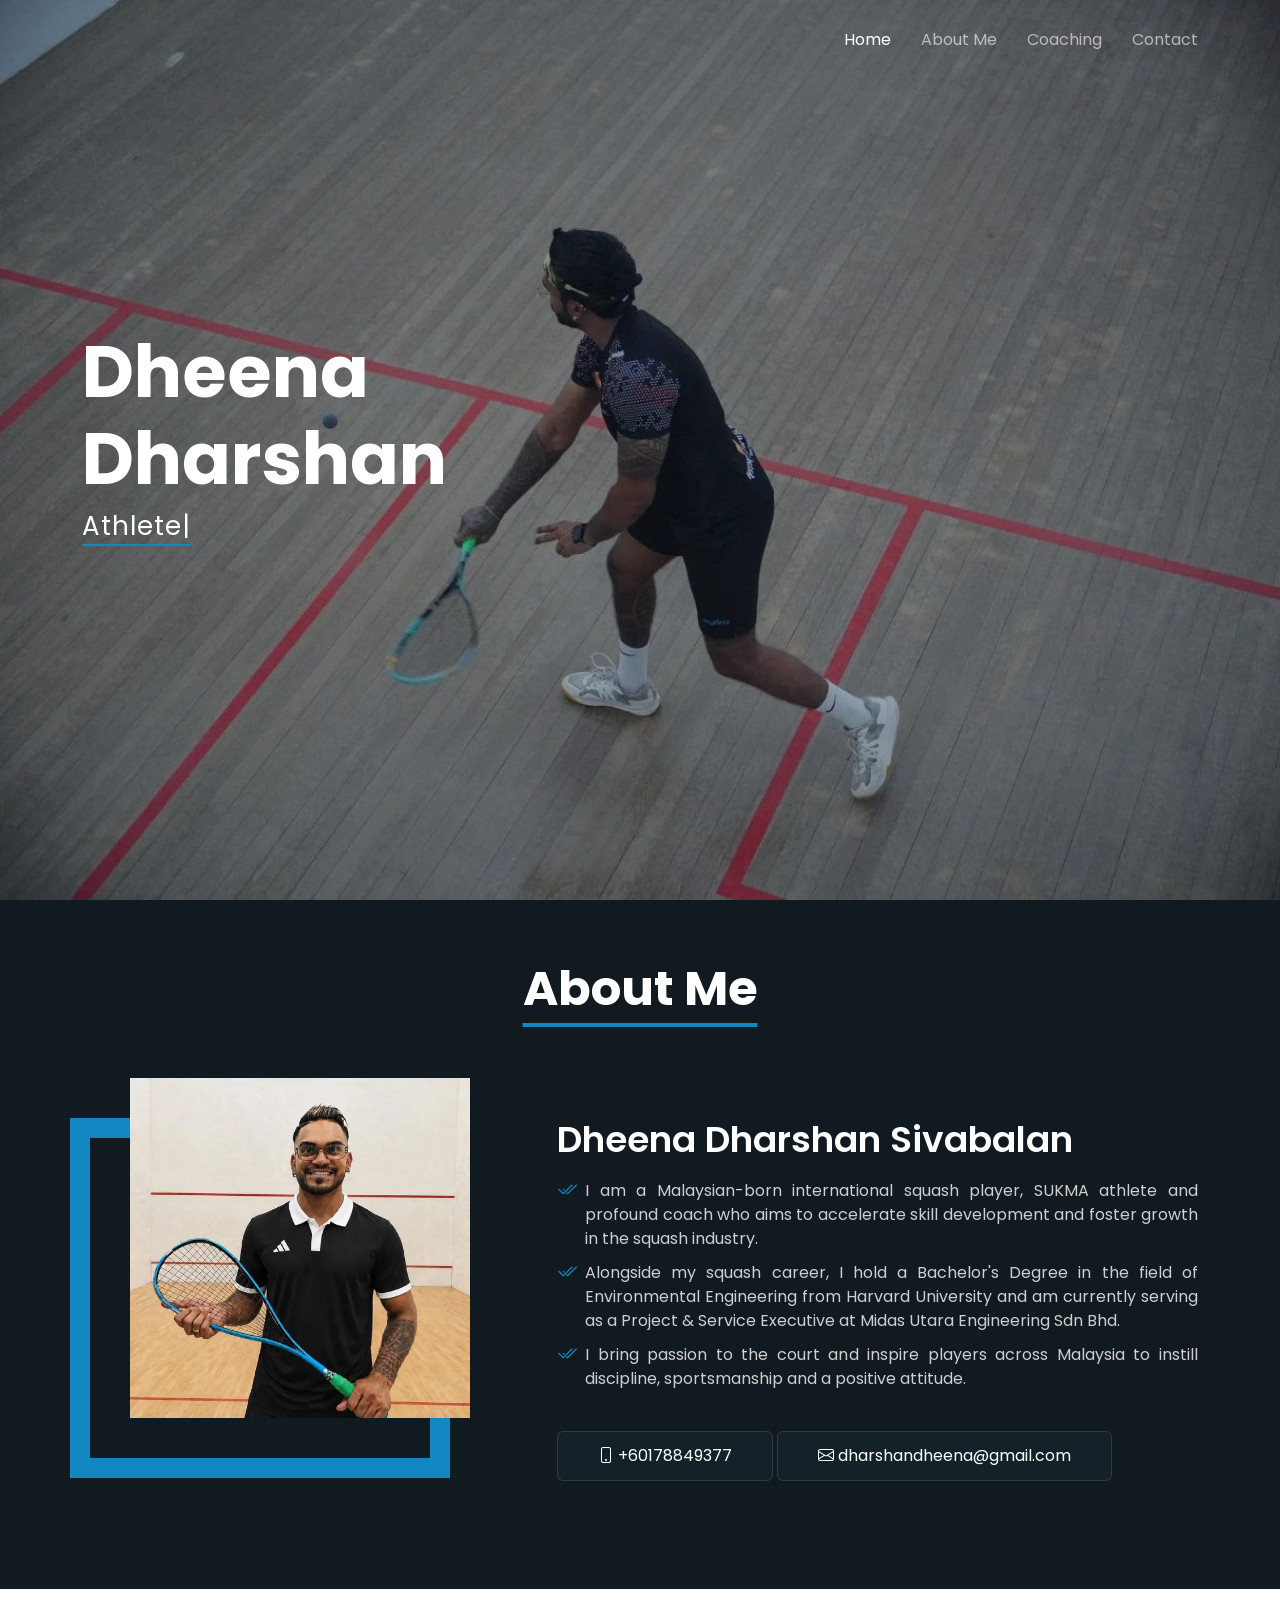
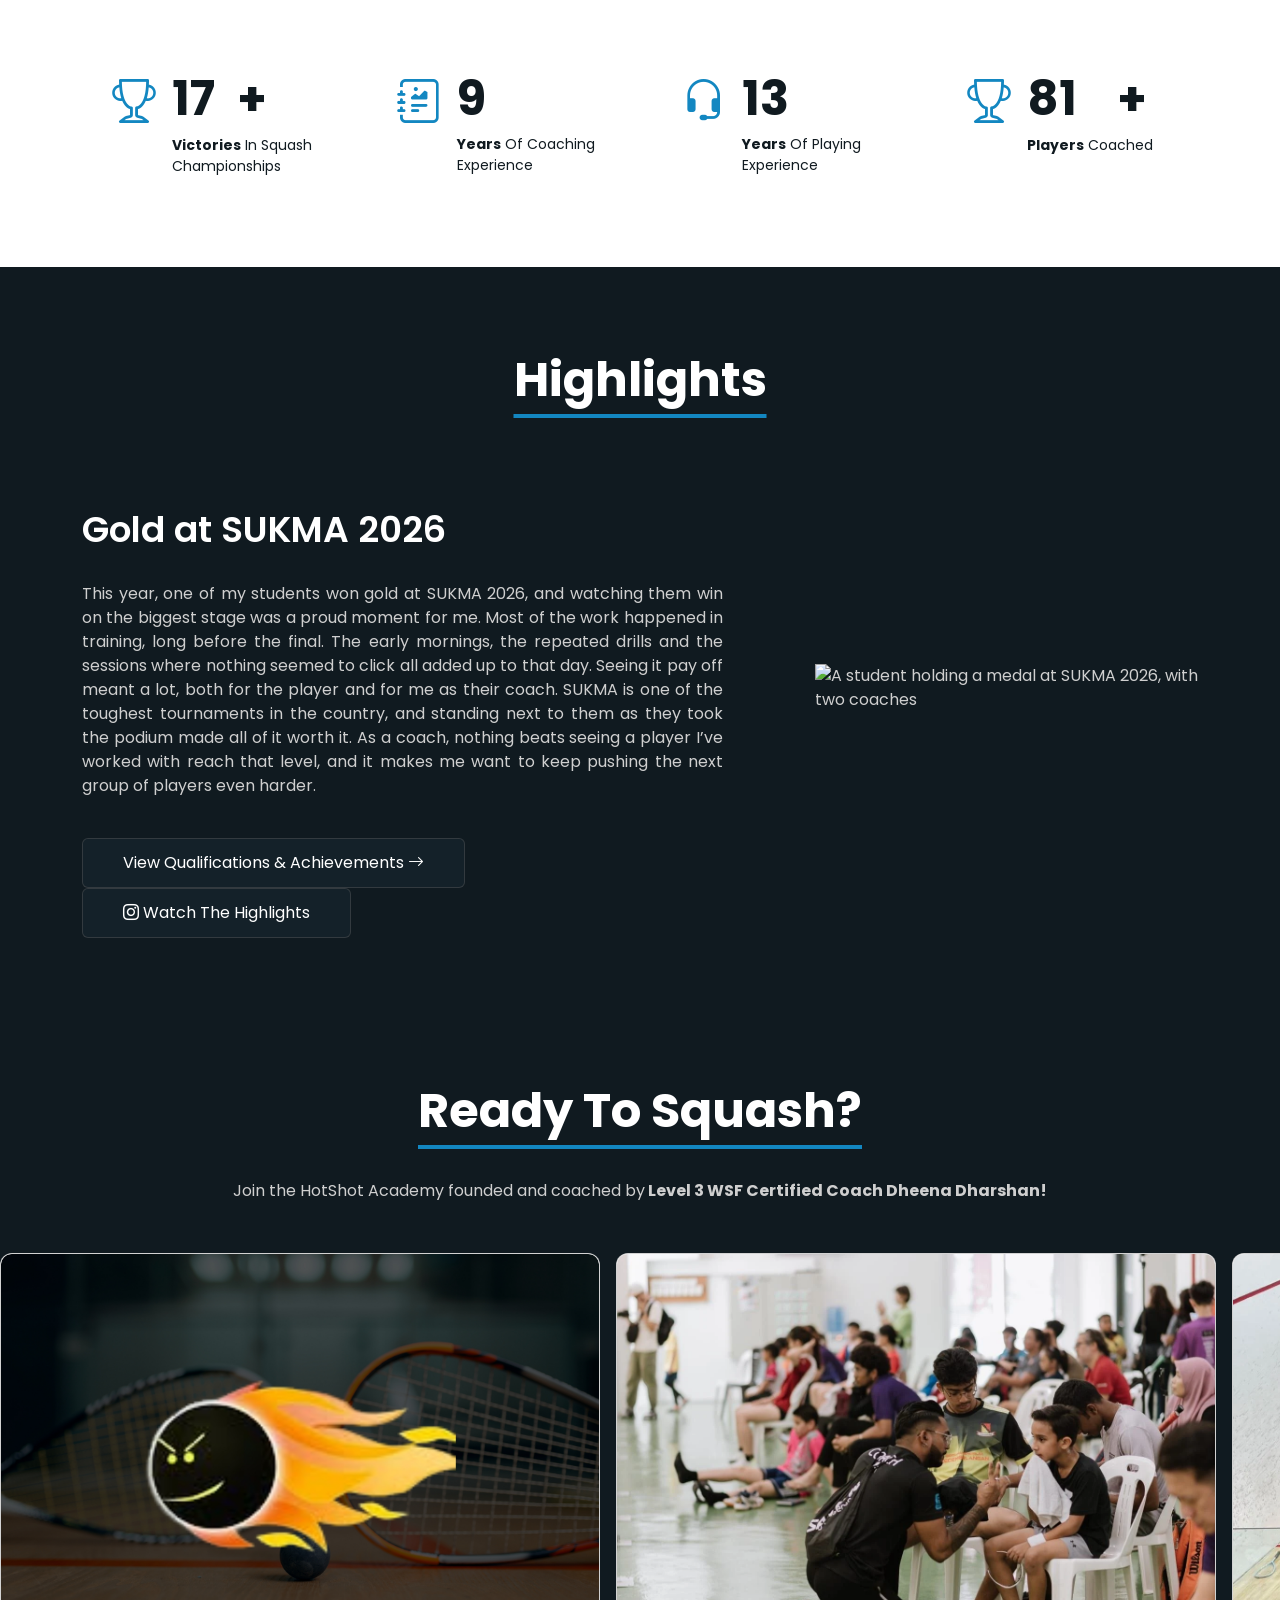
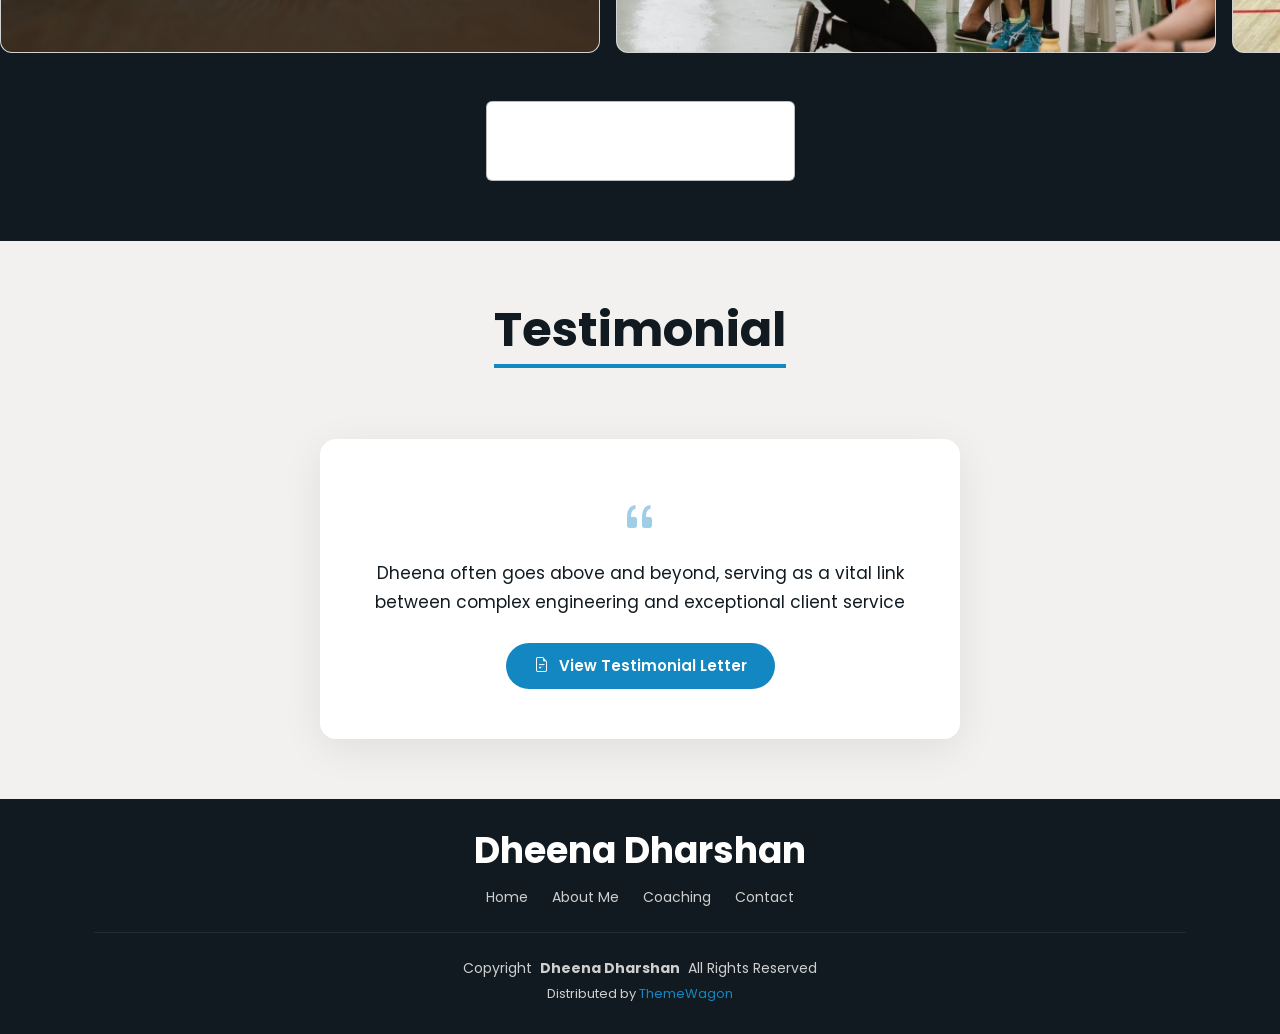
==== commit 3563efb6: "Fix button duplication and add Instagram link" ====
--- a/index.html
+++ b/index.html
@@ -188,7 +188,8 @@
               <li><span>This year, one of my students won gold at SUKMA 2026, and watching them win on the biggest stage was a proud moment for me. Most of the work happened in training, long before the final. The early mornings, the repeated drills and the sessions where nothing seemed to click all added up to that day. Seeing it pay off meant a lot, both for the player and for me as their coach. SUKMA is one of the toughest tournaments in the country, and standing next to them as they took the podium made all of it worth it. As a coach, nothing beats seeing a player I’ve worked with reach that level, and it makes me want to keep pushing the next group of players even harder.</span></li>
             </ul>
 <br>
-            <button><a href="about-page.html"><span>View Qualifications & Achievements </span><i class="bi bi-arrow-right"></i></a></button>
+<button><a href="about-page.html"><span>View Qualifications & Achievements </span><i class="bi bi-arrow-right"></i></a></button>
+<button><a href="https://www.instagram.com/reel/DcS37QQjiVJ/" target="_blank" rel="noopener"><i class="bi bi-instagram"></i><span> Watch The Highlights</span></a></button>
 </div>
 <div class="col-lg-5 profile-img align-self-lg-center">
   <img src="assets/img/coachingn.jpg" class="img-fluid highlight-img" alt="A student holding a medal at SUKMA 2026, with two coaches">
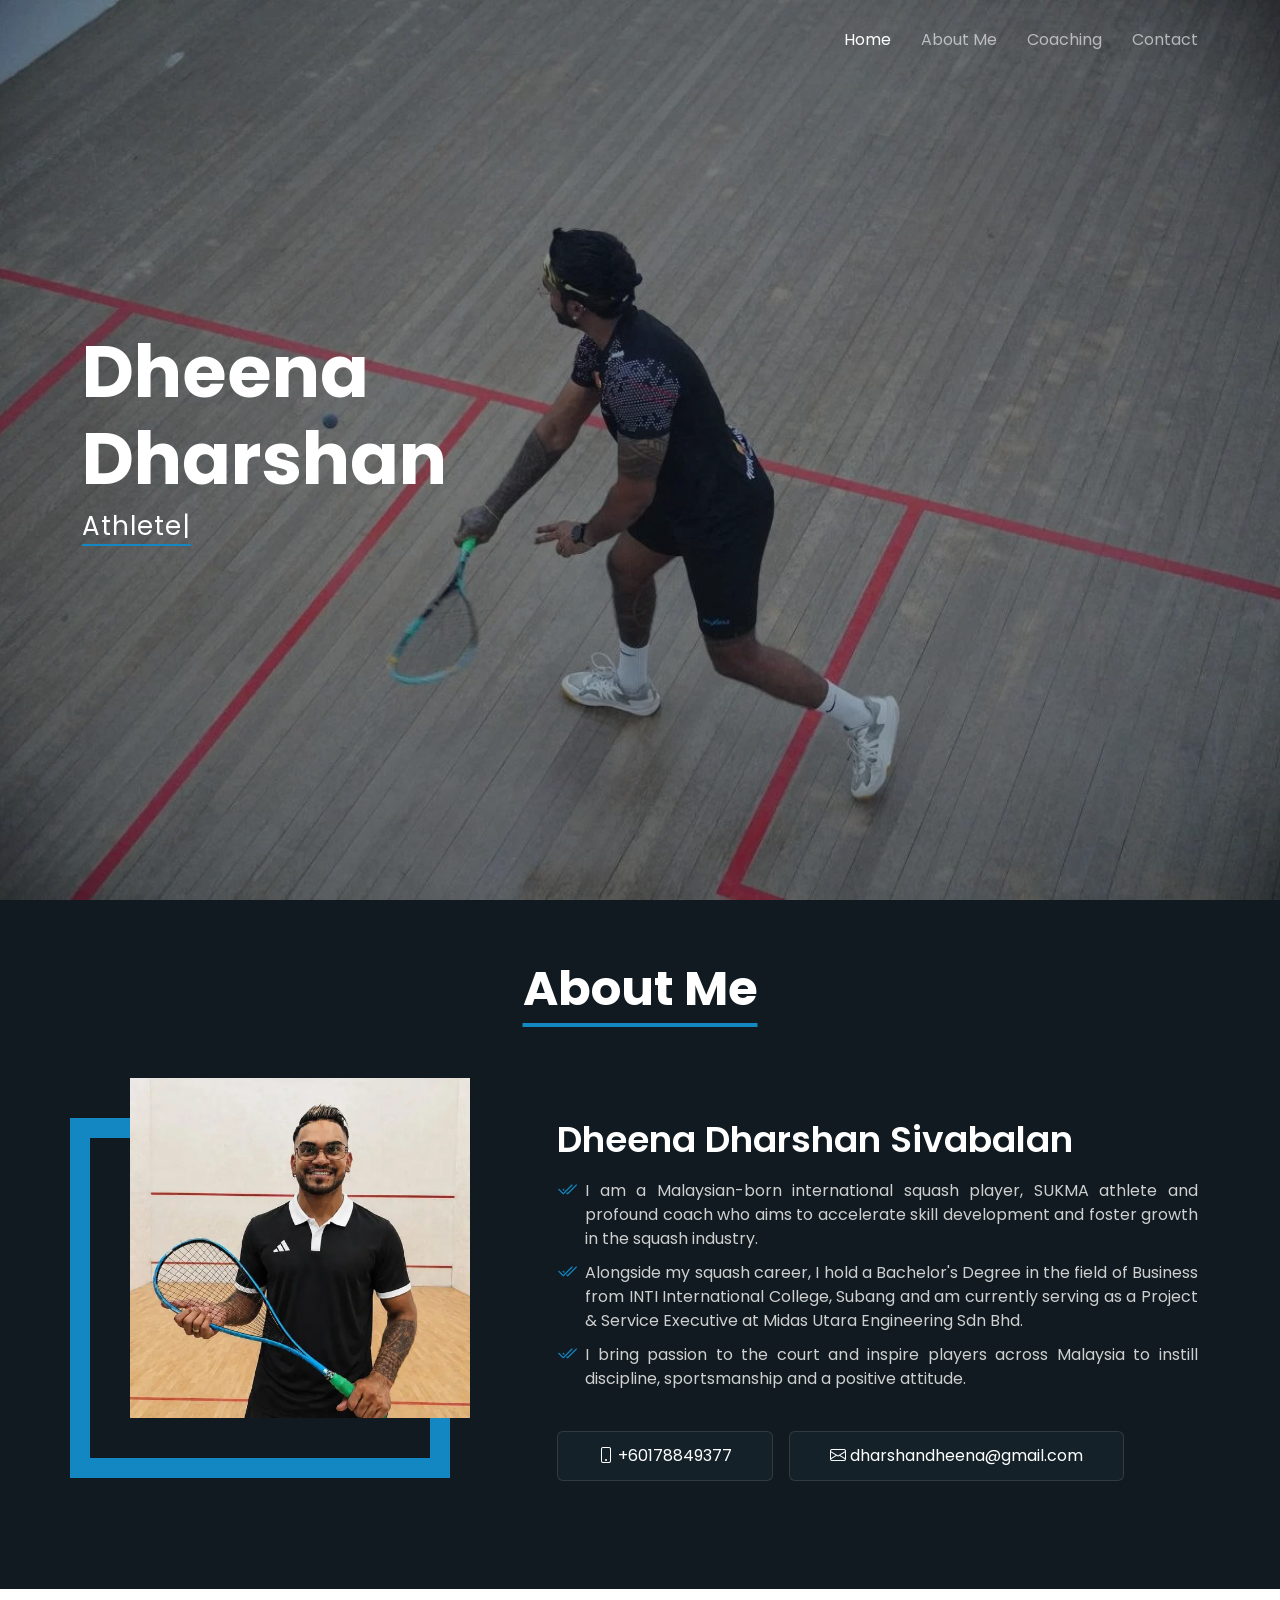
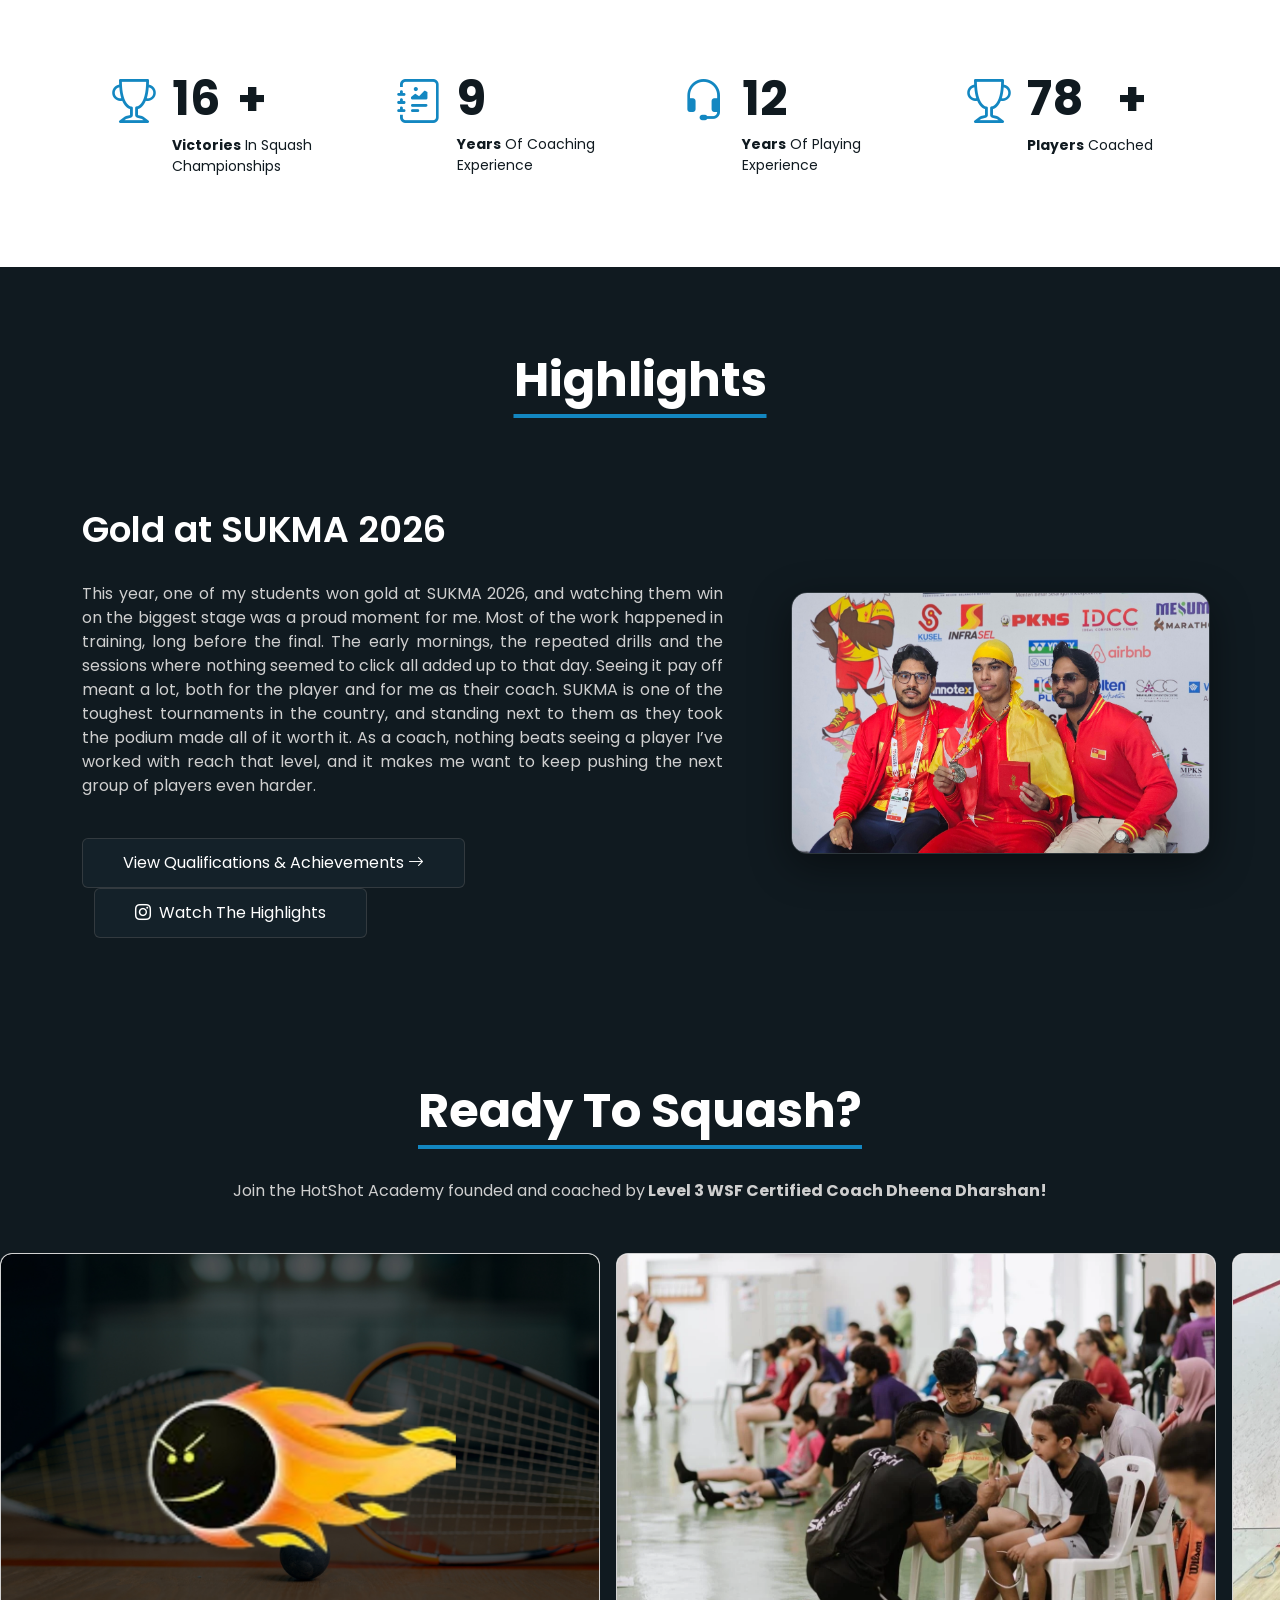
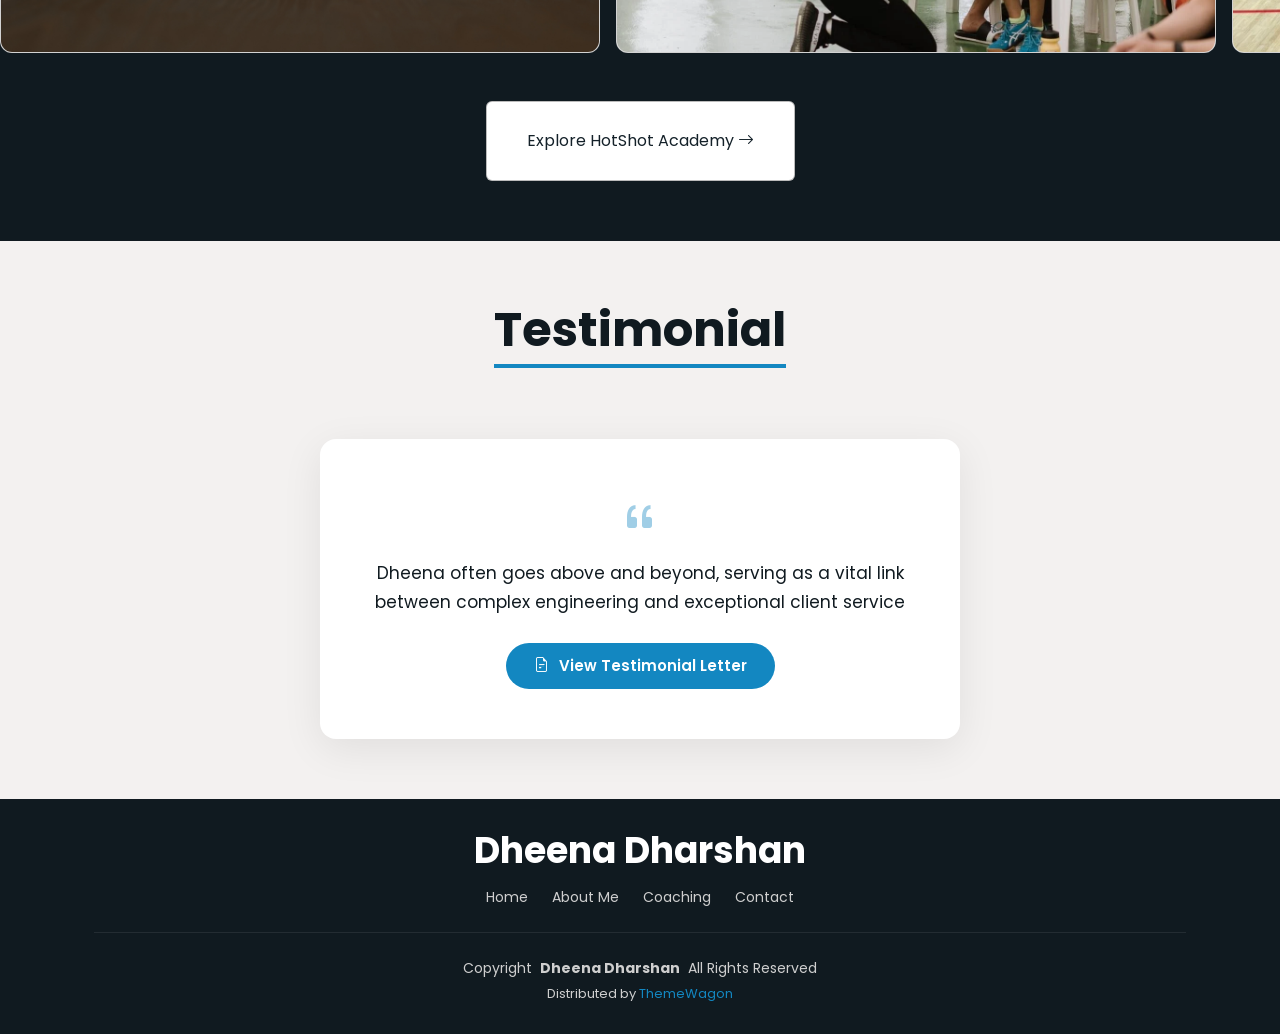
==== commit 2dfffcef: "Update index.html" ====
--- a/index.html
+++ b/index.html
@@ -8,9 +8,7 @@
   <meta name="description" content="Dheena Dharshan is a Malaysian international squash player, SUKMA athlete and WSF Level 3 certified coach, and the founder of HotShot Squash Academy.">
   <meta name="keywords" content="">
 
-  <!-- Favicons -->
-  <link href="assets/img/favicon.png" rel="icon">
-  <link href="assets/img/apple-touch-icon.png" rel="apple-touch-icon">
+
 
   <!-- Fonts -->
   <link rel="preconnect" href="https://fonts.googleapis.com">
@@ -100,7 +98,7 @@
           
             <ul style="text-align: justify;">
               <li><i class="bi bi-check2-all"></i> <span>I am a Malaysian-born international squash player, SUKMA athlete and profound coach who aims to accelerate skill development and foster growth in the squash industry.</span></li>
-              <li><i class="bi bi-check2-all"></i> <span>Alongside my squash career, I hold a Bachelor's Degree in the field of Environmental Engineering from Harvard University and am currently serving as a Project & Service Executive at Midas Utara Engineering Sdn Bhd.</span></li>
+              <li><i class="bi bi-check2-all"></i> <span>Alongside my squash career, I hold a Bachelor's Degree in the field of Business from INTI International College, Subang and am currently serving as a Project & Service Executive at Midas Utara Engineering Sdn Bhd.</span></li>
               <li><i class="bi bi-check2-all"></i> <span>I bring passion to the court and inspire players across Malaysia to instill discipline, sportsmanship and a positive attitude.</span></li>
             </ul>
 <br>
--- a/assets/css/main.css
+++ b/assets/css/main.css
@@ -865,6 +865,8 @@
   transition: all 0.3s
 }
 
+
+
 .about .content button:hover{
   color: var(--contrast-color);
   background-color: #142129;
@@ -1088,7 +1090,7 @@
 
 .services.more {
   background: linear-gradient(rgba(18, 24, 30, 0.85), rgba(18, 24, 30, 0.85)), 
-              url('/assets/img/hr_tv.webp') center center no-repeat;
+              url('../img/hr_tv.webp') center center no-repeat;
   background-size: cover;
   background-attachment: fixed; 
 }
@@ -2719,3 +2721,190 @@
 .starter-section {
   /* Add your styles here */
 }
+
+
+/*--------------------------------------------------------------
+# Responsive fixes
+--------------------------------------------------------------*/
+.page-title h2 {
+  font-size: 72px;
+  font-weight: 700;
+}
+
+.about .content button + button {
+  margin-left: 12px;
+}
+
+@media (min-width: 992px) {
+  .services .profile-img img {
+    width: 120%;
+  }
+}
+
+/* Check icons inside the white cards were being overridden by the
+   ".about/.services .content ul i" rules (blue icon on a blue circle) */
+.coaching-card .content ul li i,
+.qual-card .content ul li i {
+  color: #ffffff;
+  font-size: 13px;
+  line-height: 1;
+}
+
+@media (max-width: 991px) {
+  .about .profile-img img {
+    margin-left: 20px;
+    max-width: calc(100% - 20px);
+  }
+
+  .services .profile-img img {
+    margin: 24px 0 0 0;
+    max-width: 100%;
+  }
+
+  .about .content h3,
+  .services .content h3 {
+    font-size: 30px;
+  }
+}
+
+@media (max-width: 767px) {
+  .hero {
+    min-height: 100svh;
+  }
+
+  .services.more {
+    background-attachment: scroll;
+  }
+
+  .card {
+    height: 240px;
+    width: 300px;
+    flex-basis: 300px;
+  }
+
+  .carousel .card img {
+    height: 240px !important;
+  }
+}
+
+@media (max-width: 575px) {
+  .page-title {
+    padding: 120px 0 60px 0;
+  }
+
+  .page-title h2 {
+    font-size: 40px;
+  }
+
+  .section-title {
+    padding-bottom: 40px;
+  }
+
+  .section-title h2 {
+    font-size: 32px;
+    margin-bottom: 28px;
+  }
+
+  .section-title u {
+    text-underline-offset: 12px;
+  }
+
+  .about .content h3,
+  .services .content h3 {
+    font-size: 26px;
+  }
+
+  .about .content button + button {
+    margin-left: 0;
+    margin-top: 12px;
+  }
+
+  .about .content button,
+  .about .content button:hover,
+  .services .content button,
+  .services .content button:hover {
+    max-width: 100%;
+    height: auto;
+    min-height: 50px;
+    padding: 12px 20px;
+  }
+
+  .timeline ul {
+    --col-gap: 1rem;
+    width: 94%;
+  }
+
+  .timeline ul li {
+    --inlineP: 1rem;
+  }
+
+
+
+  .testimonial-single {
+    padding: 32px 20px;
+  }
+
+  .footer h3 {
+    font-size: 32px;
+  }
+}
+
+@media (prefers-reduced-motion: reduce) {
+  .group {
+    animation: none;
+  }
+}
+
+.services button {
+  position: relative;
+}
+
+.services button a::after {
+  content: "";
+  position: absolute;
+  inset: 0;
+}
+
+.services .profile-img .highlight-img {
+  width: 100%;
+  max-width: 100%;
+  margin: 0;
+  aspect-ratio: 16 / 10;
+  object-fit: cover;
+  object-position: center;
+  border-radius: 16px;
+  border: 1px solid rgba(255, 255, 255, 0.12);
+  box-shadow: 0 12px 40px rgba(0, 0, 0, 0.45);
+}
+@media (min-width: 992px) {
+  .services .profile-img {
+    padding-left: 56px;
+  }
+}
+
+.services button a {
+  color: #142129;
+}
+
+.services button:hover a {
+  color: #ffffff;
+}
+
+.services .content button a {
+  color: #ffffff;
+}
+
+.services .content button + button {
+  margin-left: 12px;
+}
+
+.services .content button a i.bi-instagram {
+  margin-right: 4px;
+}
+
+@media (max-width: 575px) {
+  .services .content button + button {
+    margin-left: 0;
+    margin-top: 12px;
+  }
+}
